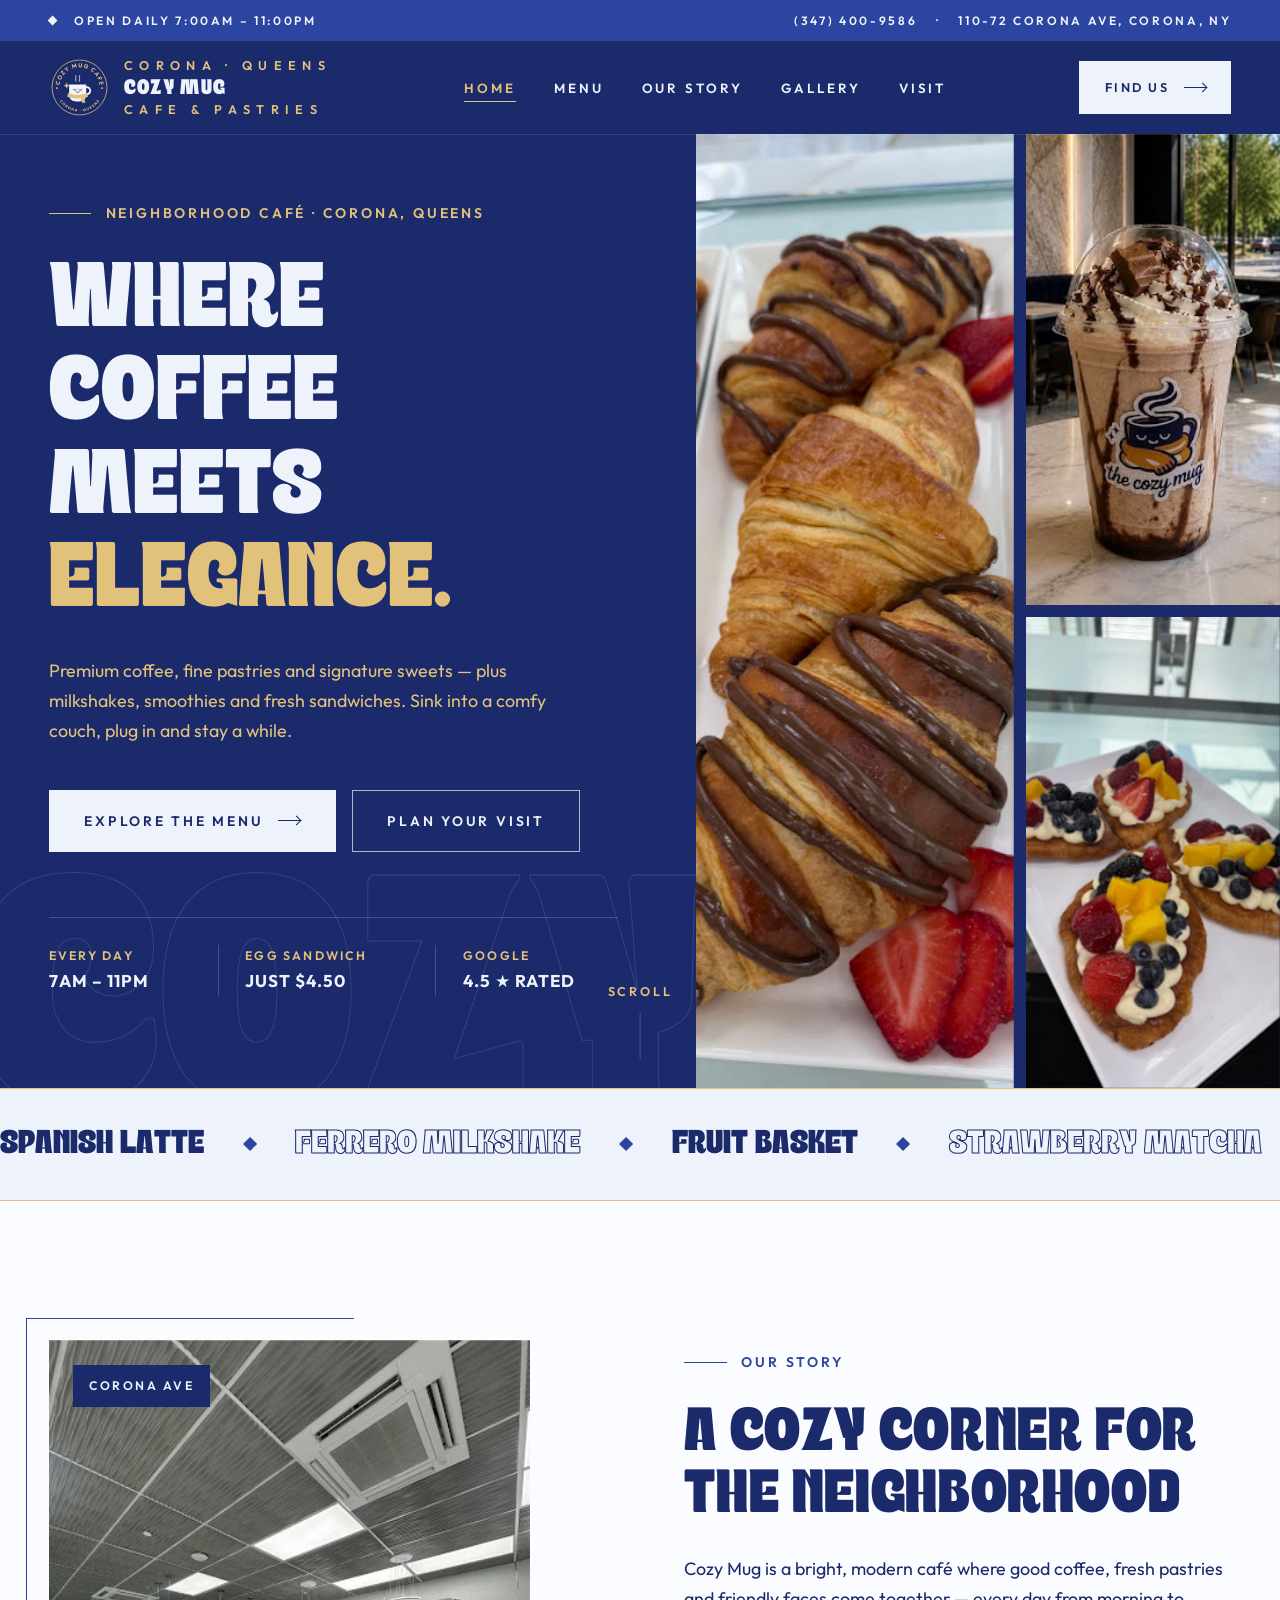
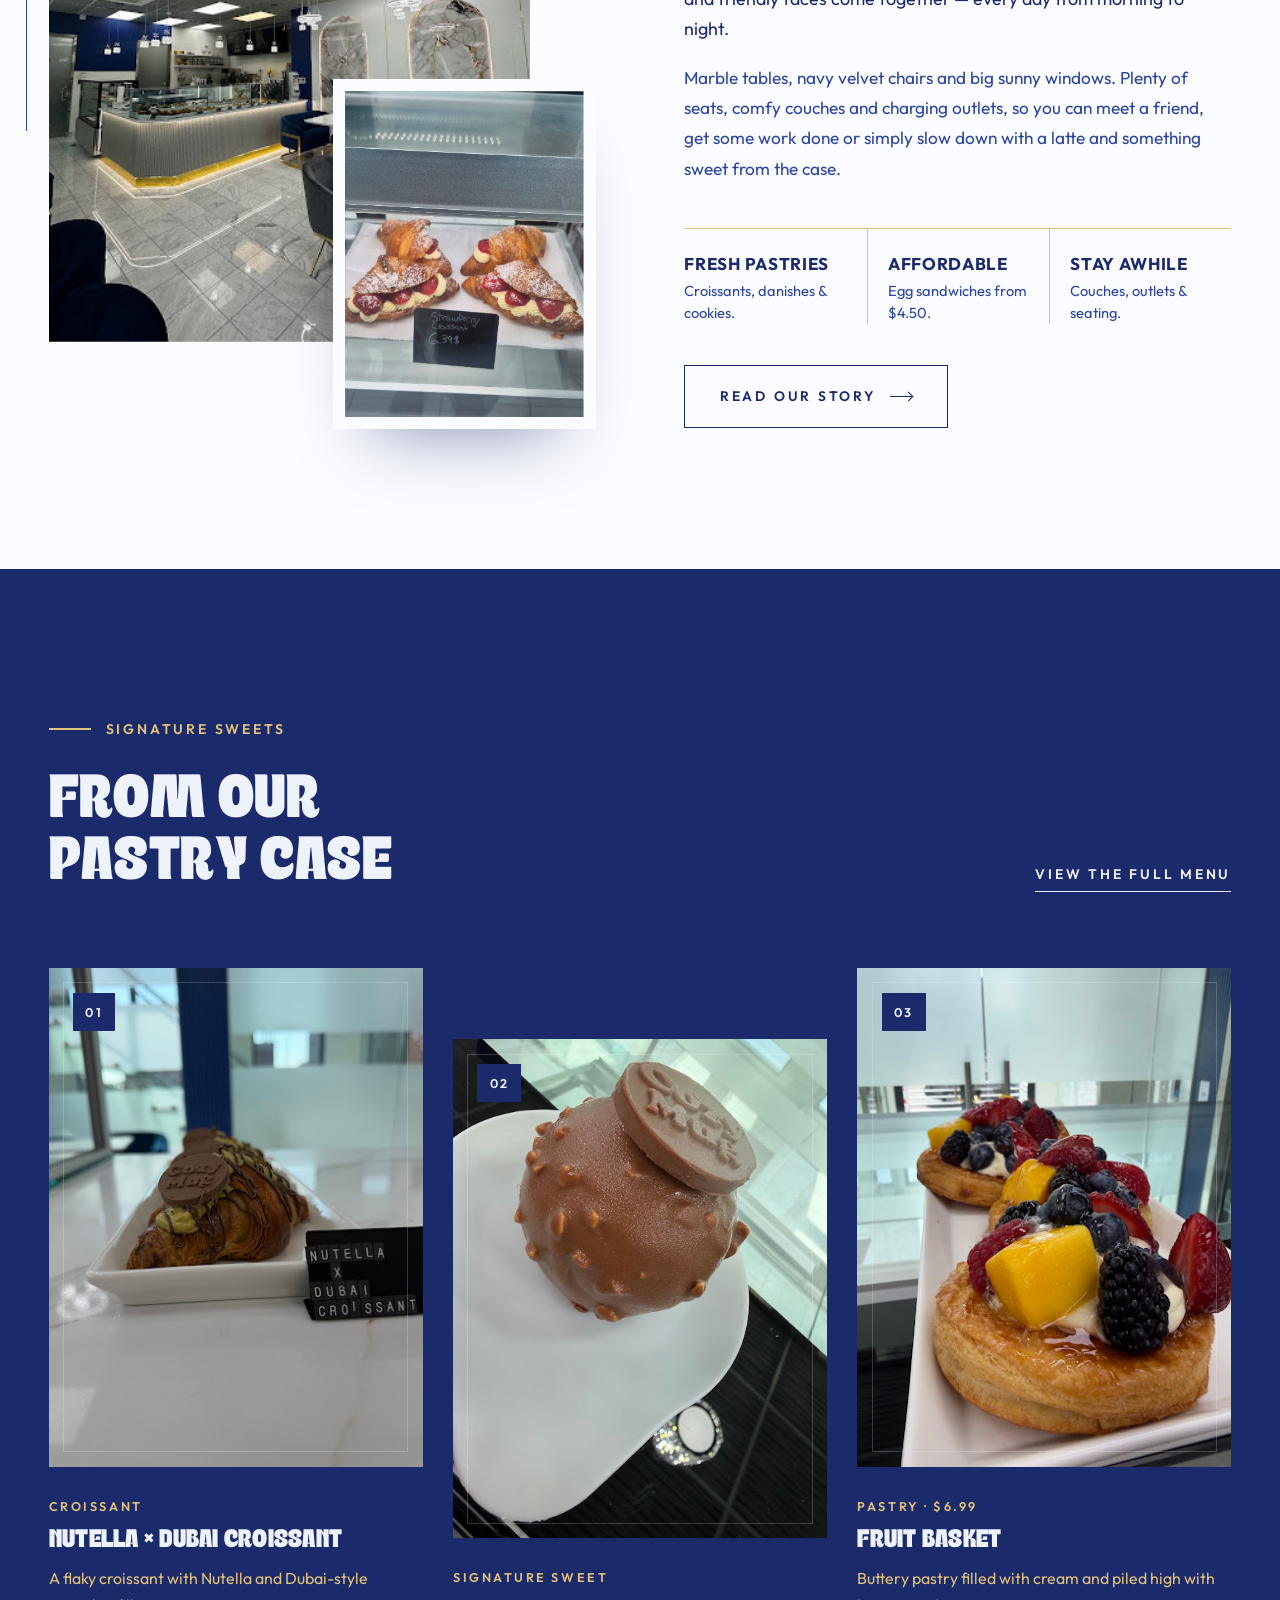
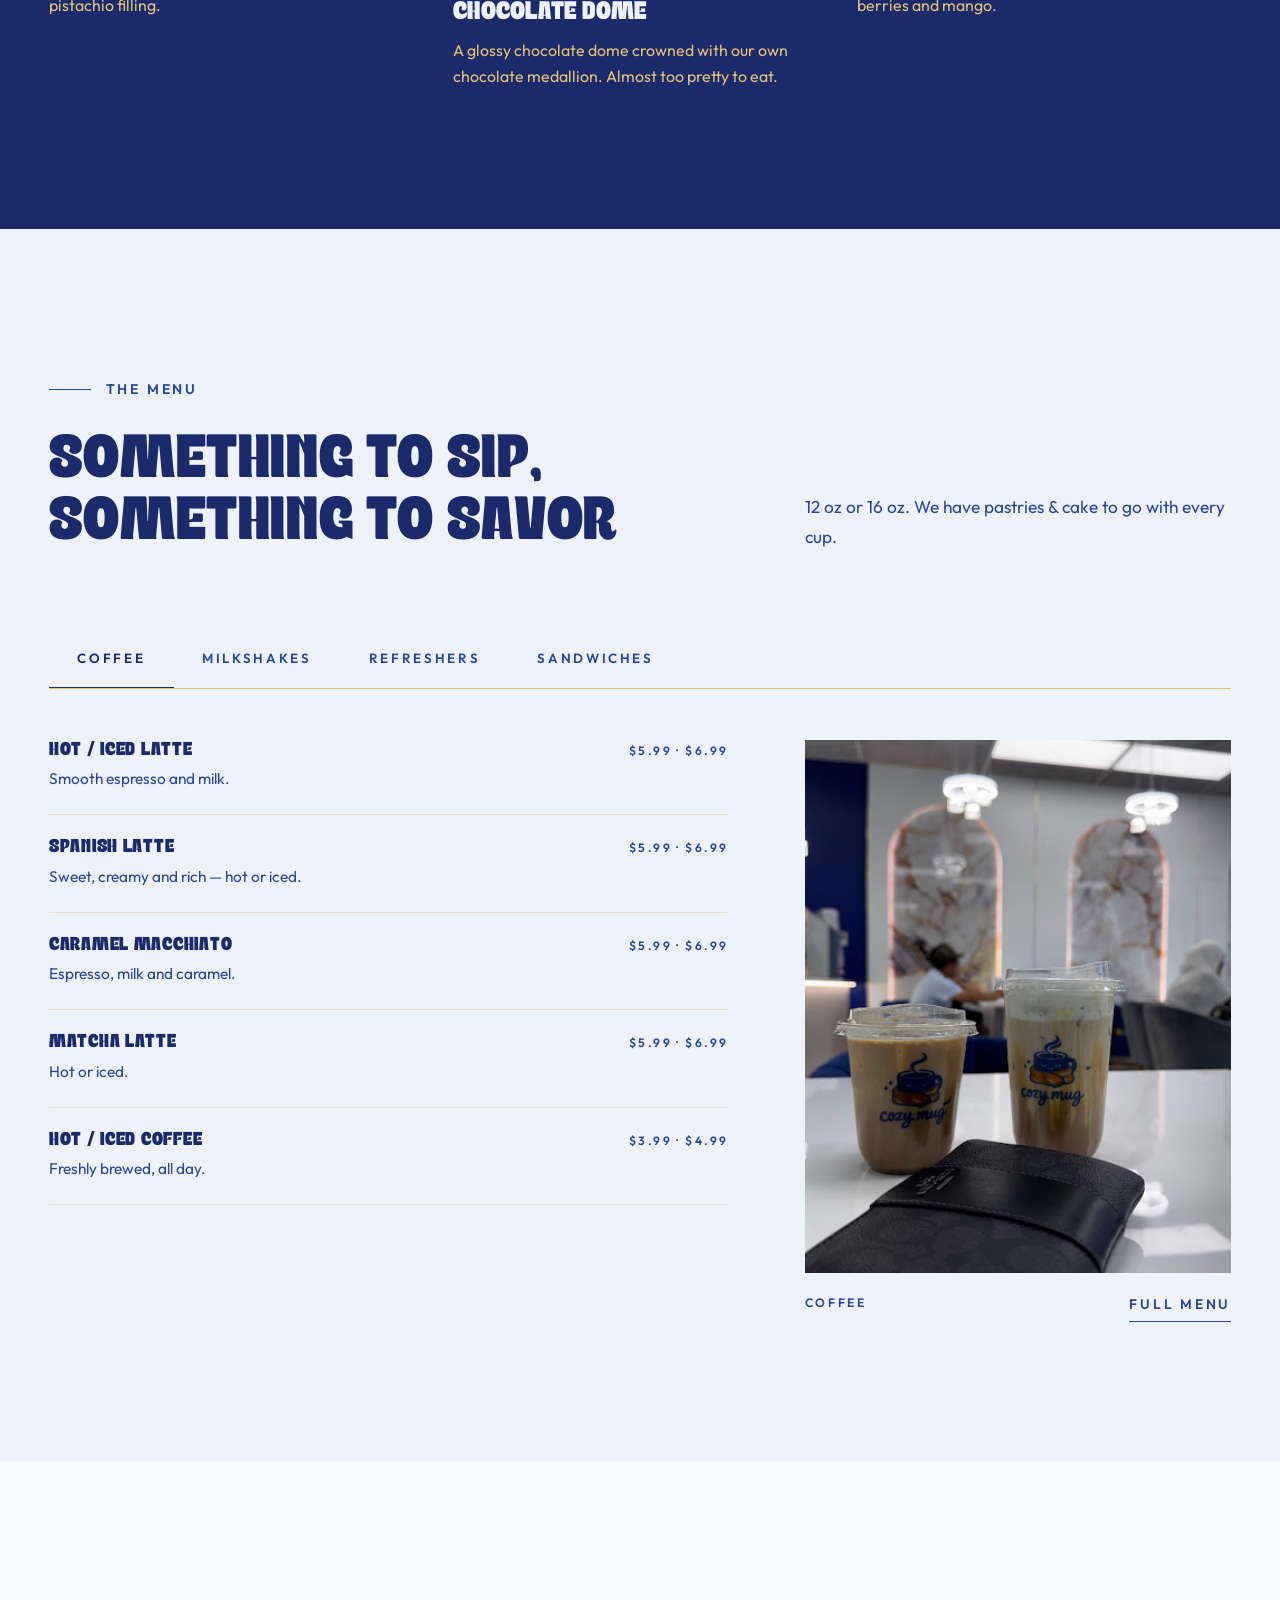
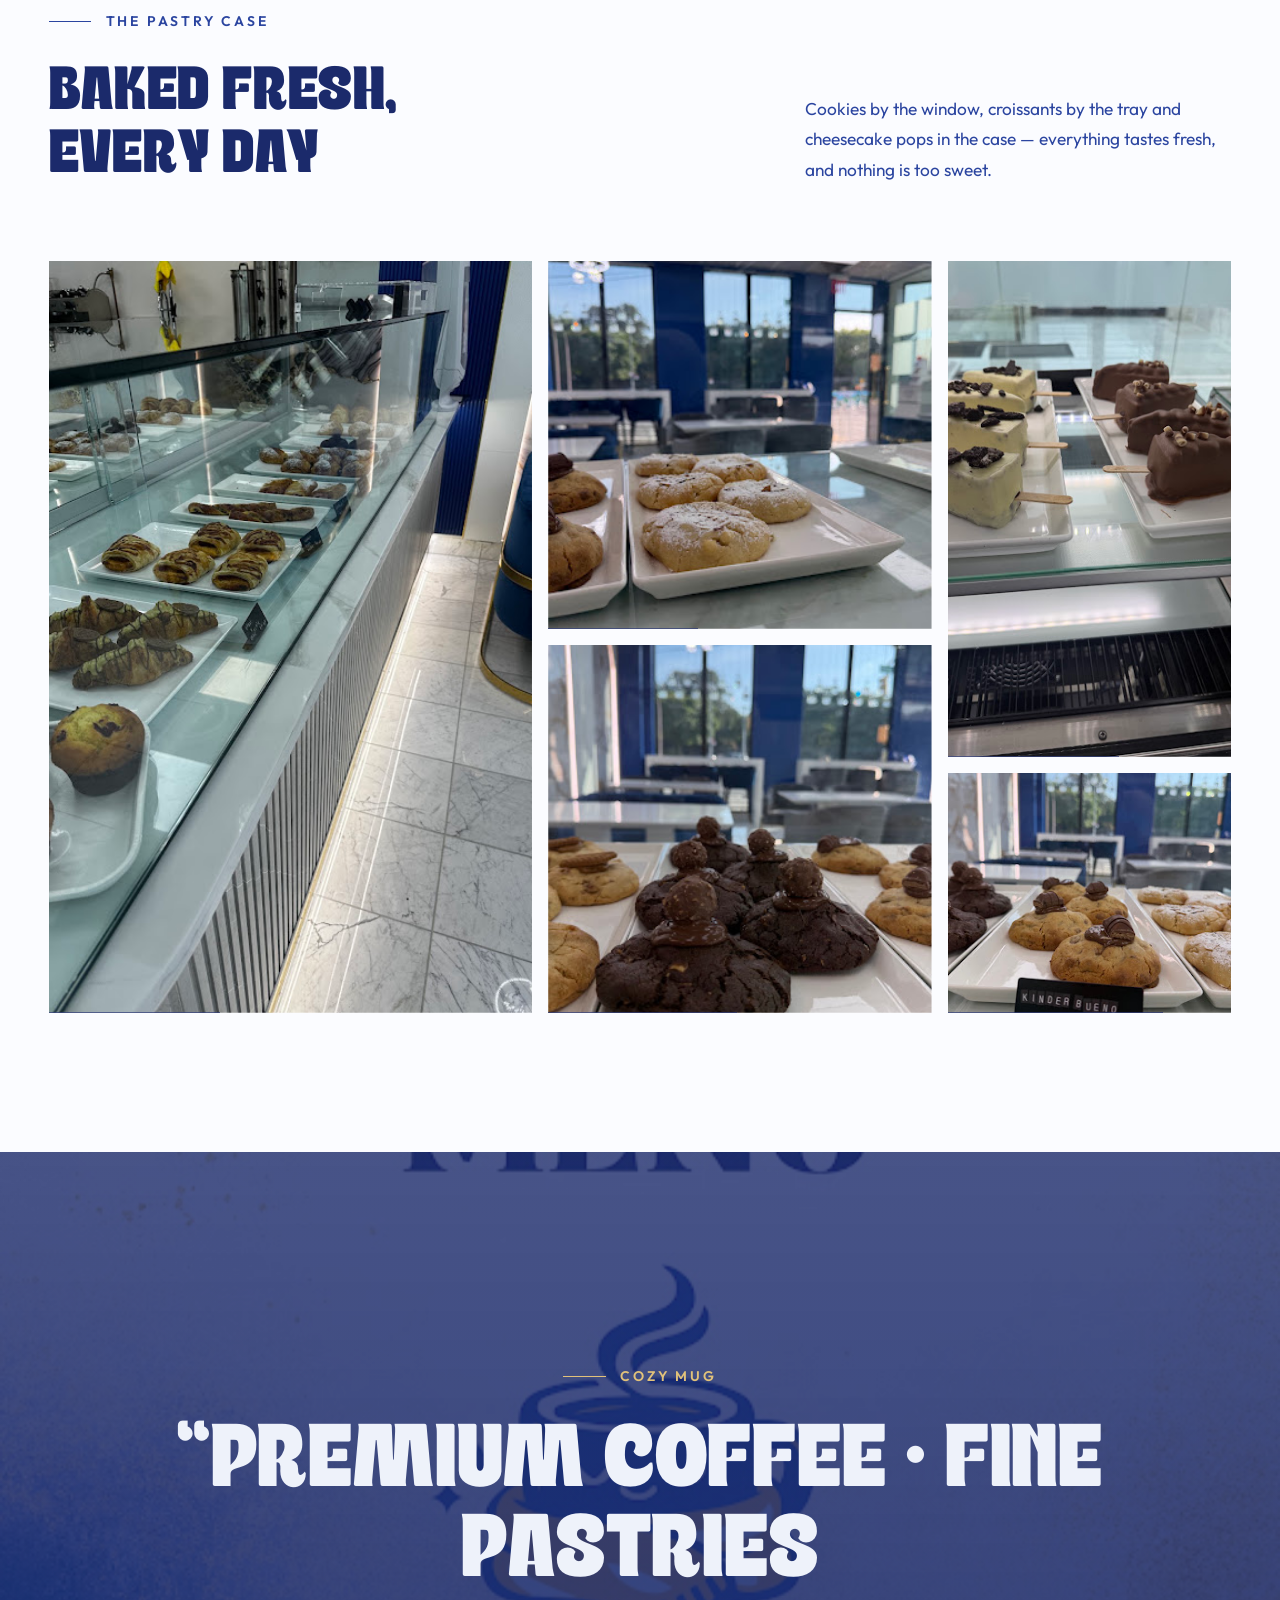
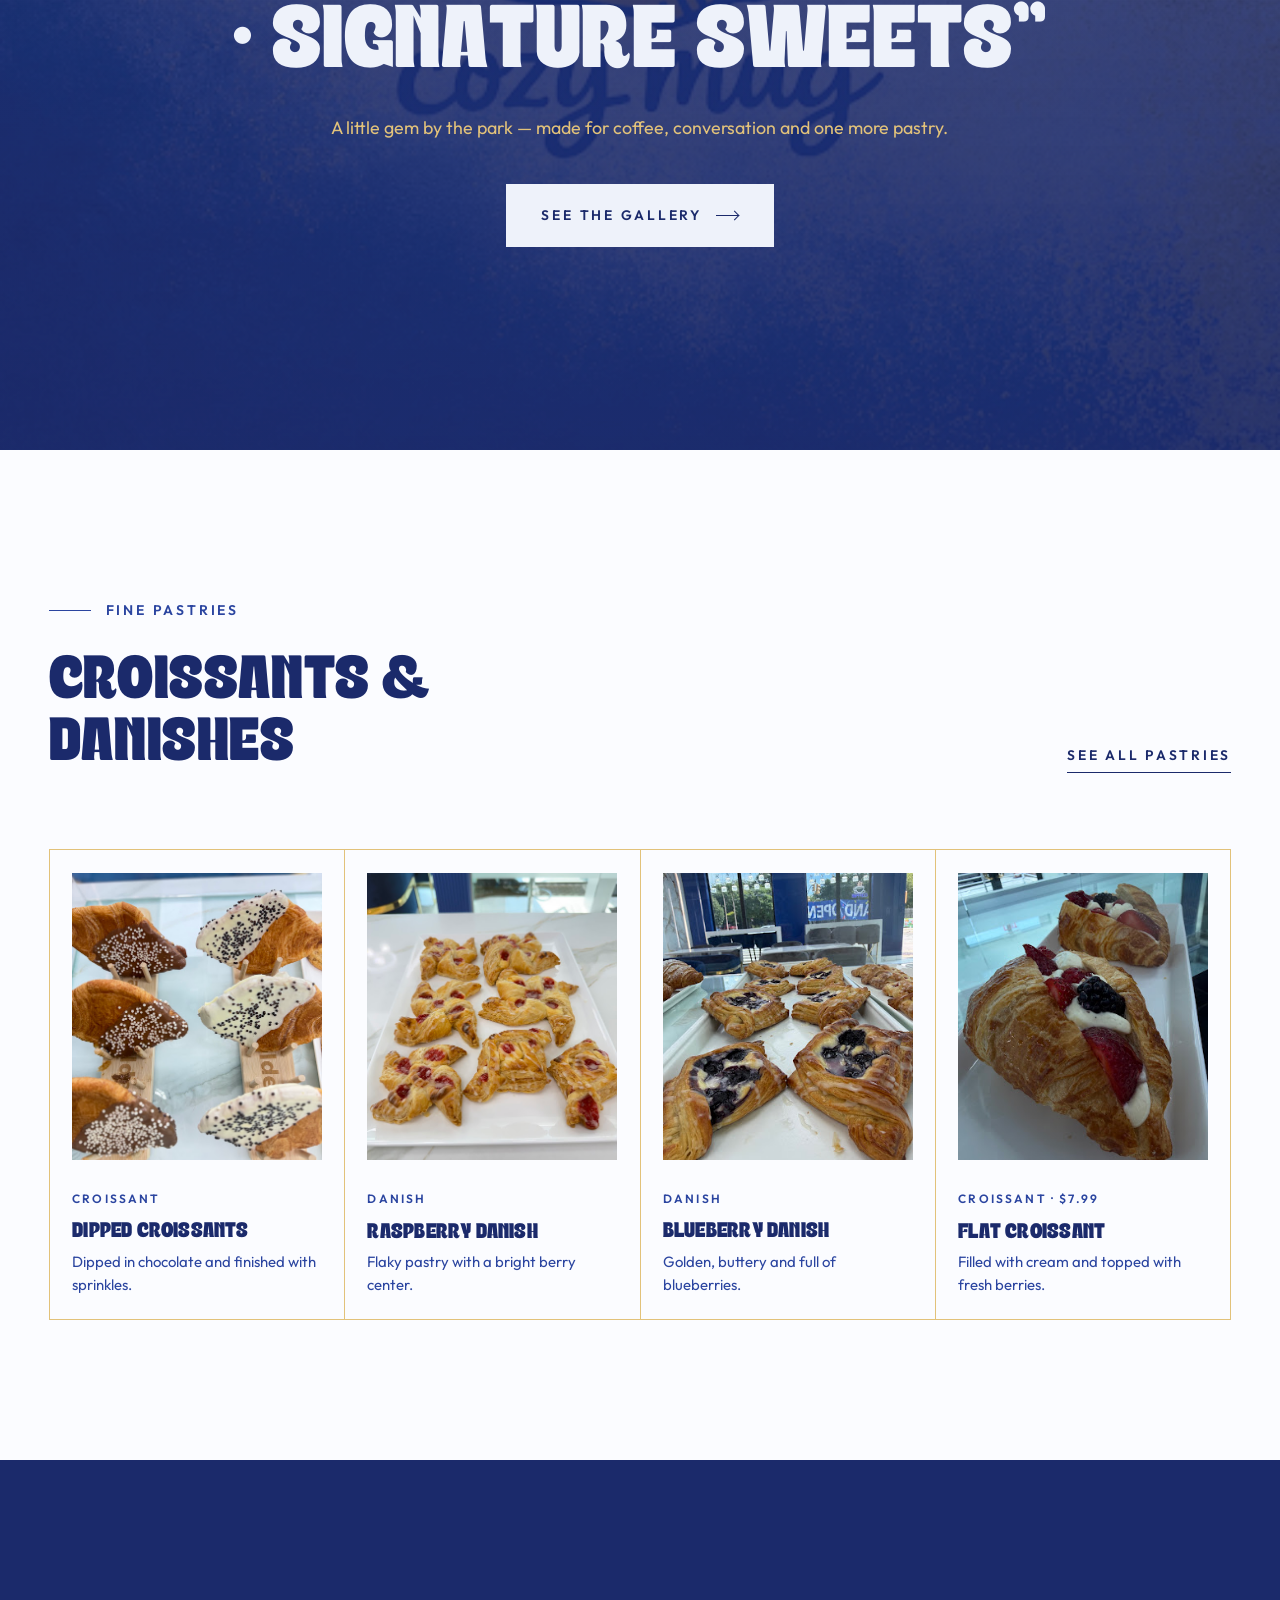
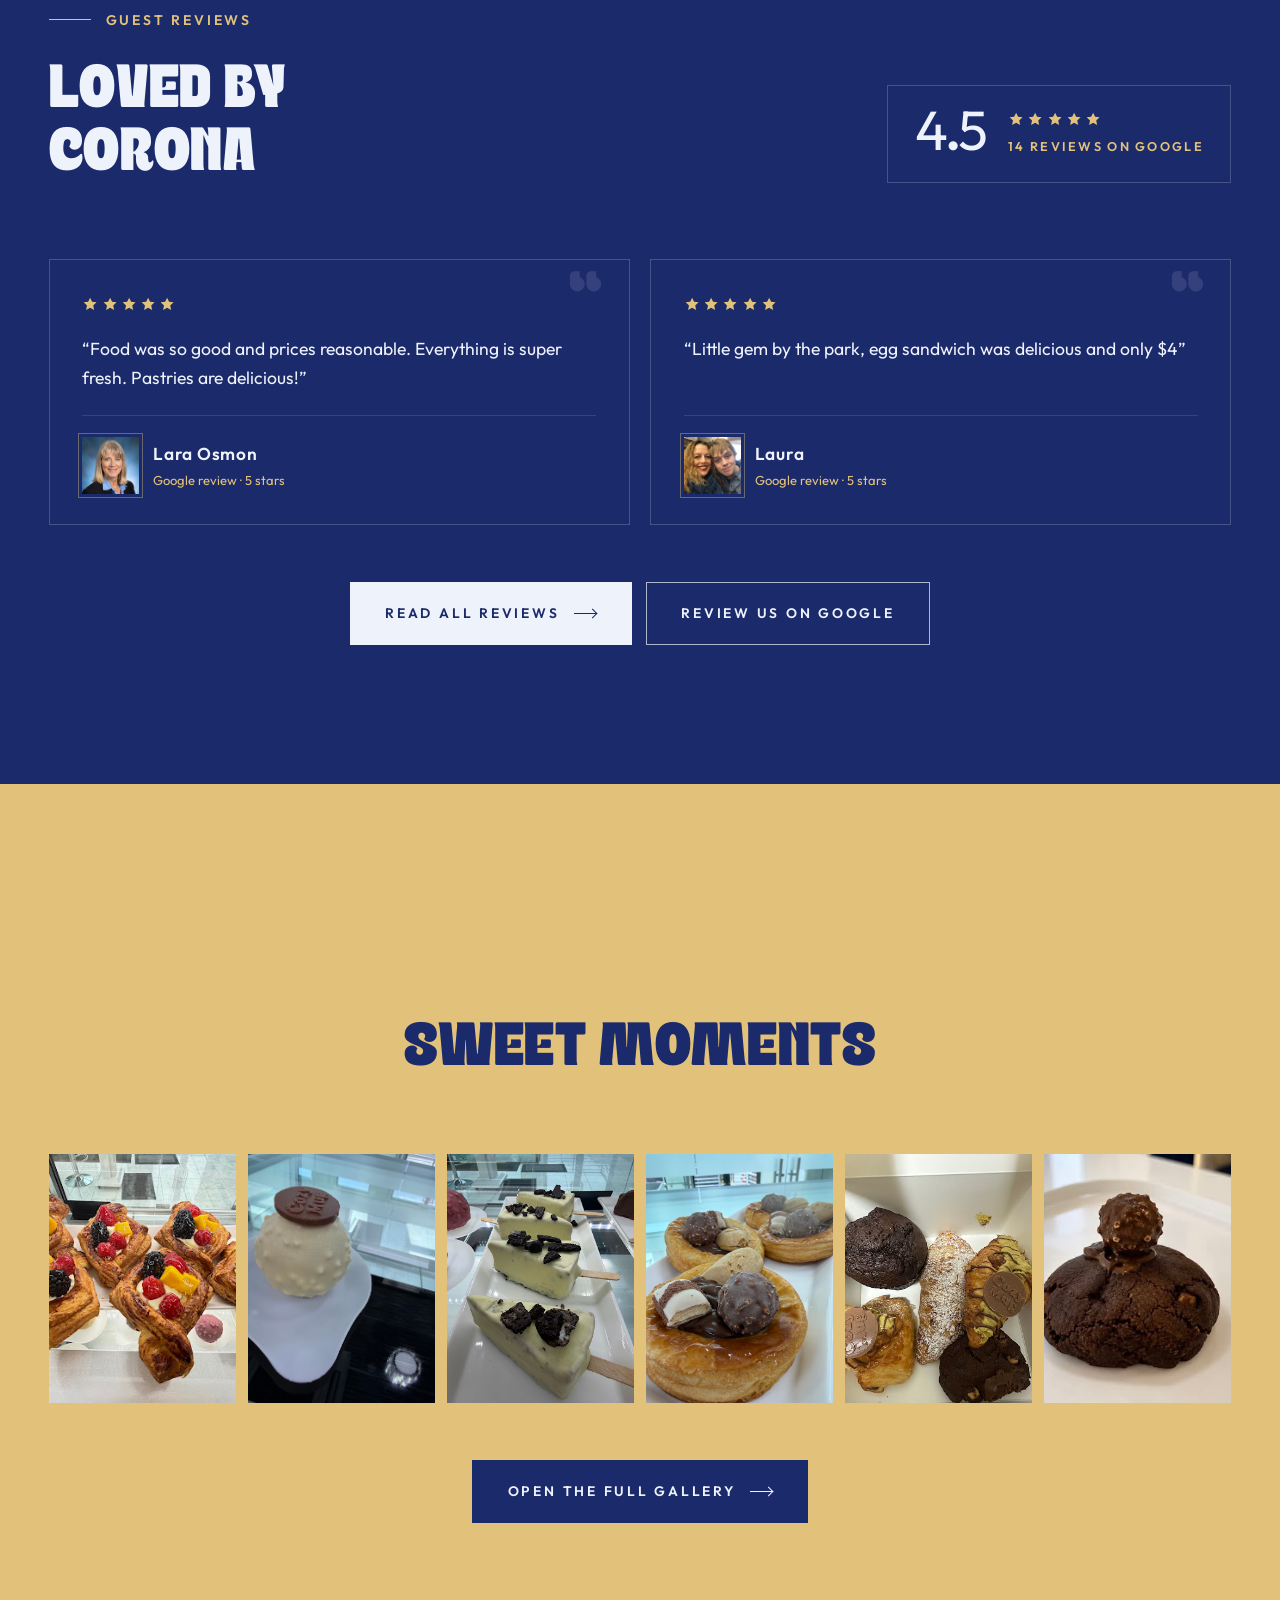
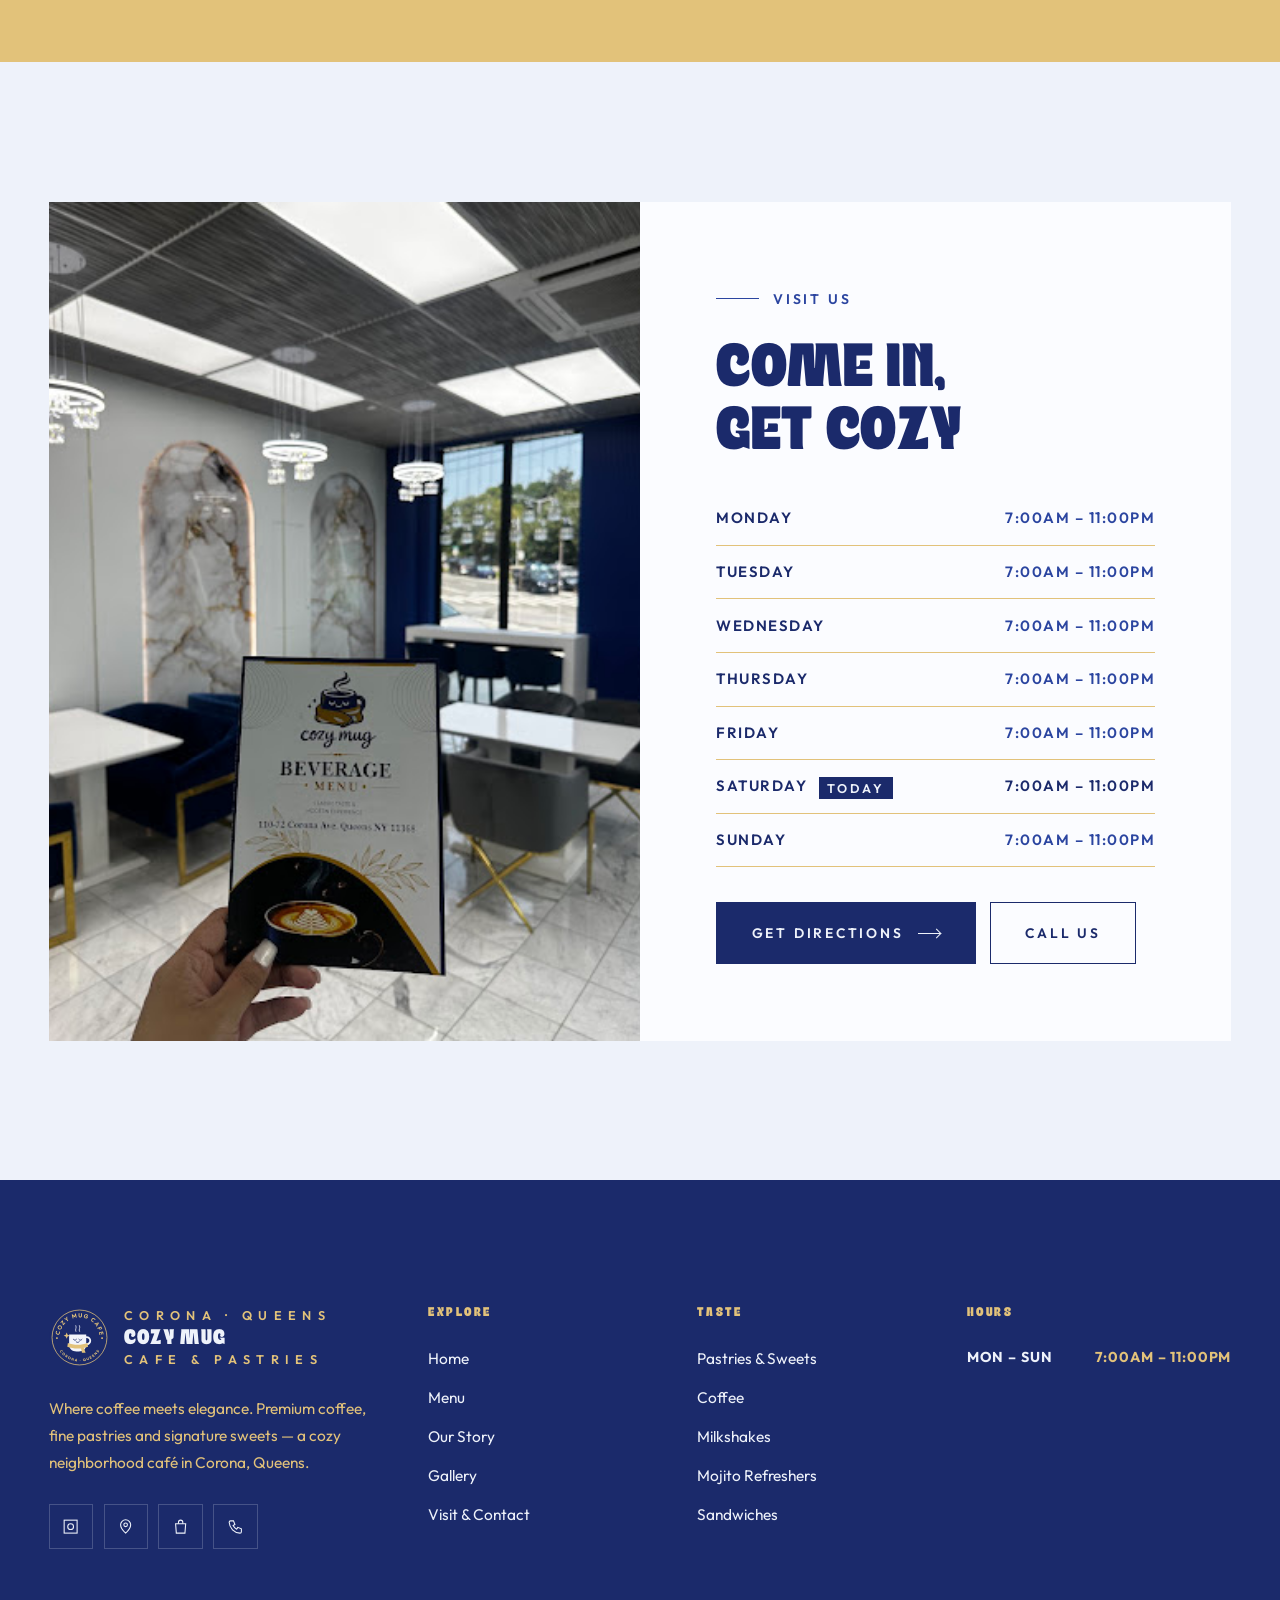
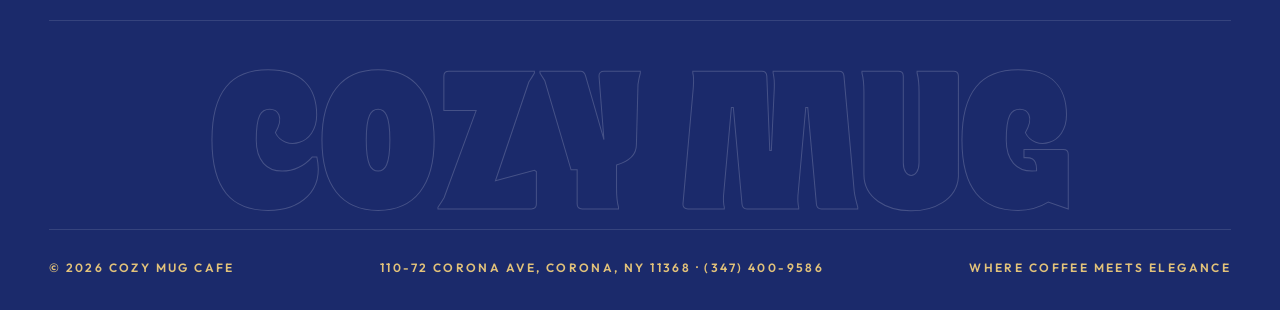
==== index.html @ d8100215 "working" ====
<!DOCTYPE html>
<html lang="en">
<head>
  <meta charset="UTF-8">
  <meta name="viewport" content="width=device-width, initial-scale=1.0">
  <title>Cozy Mug Cafe — Coffee, Pastries & Milkshakes in Corona, Queens</title>
  <meta name="description" content="Cozy Mug Cafe is a neighborhood café at 110-72 Corona Ave, Queens — premium coffee, fine pastries, signature sweets, milkshakes, smoothies, mojito refreshers and $4 egg sandwiches. Open daily 7AM–11PM.">
  <meta name="theme-color" content="#1B2A6B">
  <meta property="og:title" content="Cozy Mug Cafe — Coffee, Pastries & Milkshakes in Corona, Queens">
  <meta property="og:description" content="Cozy Mug Cafe is a neighborhood café at 110-72 Corona Ave, Queens — premium coffee, fine pastries, signature sweets, milkshakes, smoothies, mojito refreshers and $4 egg sandwiches. Open daily 7AM–11PM.">
  <meta property="og:image" content="assets/images/unnamed%20%2875%29.jpg">
  <link rel="icon" href="assets/logo.svg" type="image/svg+xml">
  <link rel="preconnect" href="https://fonts.googleapis.com">
  <link rel="preconnect" href="https://fonts.gstatic.com" crossorigin>
  <link href="https://fonts.googleapis.com/css2?family=Outfit:wght@400;500;600;700&display=swap" rel="stylesheet">
  <link rel="stylesheet" href="css/style.css">
</head>
<body>

<header class="site-header">
  <div class="topbar">
    <div class="container">
      <div class="t-items"><span class="diamond"></span><span>Open Daily 7:00AM – 11:00PM</span></div>
      <div class="t-items t-hide"><a href="tel:+13474009586">(347) 400-9586</a><span>·</span><span>110-72 Corona Ave, Corona, NY</span></div>
    </div>
  </div>
  <nav class="navbar" aria-label="Main">
    <div class="container">
      <a href="index.html" class="logo" aria-label="Cozy Mug Cafe home">
        <span class="logo-mark"><img src="assets/logo.svg" alt="" width="60" height="60"></span>
        <span class="logo-text"><small>CORONA · QUEENS</small><strong>COZY MUG</strong><small>CAFE &amp; PASTRIES</small></span>
      </a>
      <ul class="nav-links">
        <li><a href="index.html" class="active" aria-current="page">Home</a></li>
        <li><a href="menu.html">Menu</a></li>
        <li><a href="about.html">Our Story</a></li>
        <li><a href="gallery.html">Gallery</a></li>
        <li><a href="visit.html">Visit</a></li>
      </ul>
      <a href="visit.html" class="btn btn--light nav-cta">Find Us <span class="arrow"></span></a>
      <button class="menu-toggle" aria-label="Open menu" aria-expanded="false"><span></span><span></span><span></span></button>
    </div>
  </nav>
</header>

<div class="mobile-nav" aria-label="Mobile">
  <a class="m-link" href="index.html"><small>01</small>Home</a>
  <a class="m-link" href="menu.html"><small>02</small>Menu</a>
  <a class="m-link" href="about.html"><small>03</small>Our Story</a>
  <a class="m-link" href="gallery.html"><small>04</small>Gallery</a>
  <a class="m-link" href="visit.html"><small>05</small>Visit</a>
  <div class="m-foot">Open Daily 7:00AM – 11:00PM<br>110-72 Corona Ave, Corona, NY 11368<br><a href="tel:+13474009586">(347) 400-9586</a></div>
</div>

<main>
<!-- ================= HERO ================= -->
<section class="hero">
  <div class="hero-bg-word" aria-hidden="true">Cozy</div>
  <div class="container">
    <div class="hero-grid">
      <div class="hero-copy">
        <span class="eyebrow">Neighborhood Café · Corona, Queens</span>
        <h1>
          <span class="line"><span>Where Coffee</span></span>
          <span class="line"><span>Meets</span></span>
          <span class="line"><span class="accent">Elegance.</span></span>
        </h1>
        <p class="lead reveal">Premium coffee, fine pastries and signature sweets — plus milkshakes, smoothies and fresh sandwiches. Sink into a comfy couch, plug in and stay a while.</p>
        <div class="hero-actions reveal d1">
          <a href="menu.html" class="btn btn--light">Explore the Menu <span class="arrow"></span></a>
          <a href="visit.html" class="btn btn--outline-light">Plan Your Visit</a>
        </div>
        <div class="hero-meta reveal d2">
          <div><span>Every Day</span><strong>7AM – 11PM</strong></div>
          <div><span>Egg Sandwich</span><strong>Just $4.50</strong></div>
          <div><span>Google</span><strong>4.5 ★ Rated</strong></div>
        </div>
      </div>

      <div class="hero-collage">
        <figure><img src="assets/images/unnamed%20%2858%29.jpg" alt="Chocolate-drizzled croissants with fresh strawberries"></figure>
        <figure><img src="assets/images/unnamed%20%2875%29.jpg" alt="Frappe in a Cozy Mug cup inside the café"></figure>
        <figure><img src="assets/images/unnamed%20%2861%29.jpg" alt="Fruit basket pastries topped with fresh berries"></figure>
      </div>
    </div>
  </div>
  <div class="scroll-cue" aria-hidden="true">Scroll<i></i></div>
</section>

<!-- ================= MARQUEE ================= -->
<div class="marquee" aria-hidden="true">
  <div class="marquee-track">
    <div class="marquee-group">
      <span>Spanish Latte</span><i class="diamond"></i><span class="ghost">Ferrero Milkshake</span><i class="diamond"></i><span>Fruit Basket</span><i class="diamond"></i><span class="ghost">Strawberry Matcha</span><i class="diamond"></i><span>Nutella Dubai Croissant</span><i class="diamond"></i><span class="ghost">Mango Mojito</span><i class="diamond"></i><span>Cake Pops</span><i class="diamond"></i><span class="ghost">Caramel Frappe</span><i class="diamond"></i>
    </div>
    <div class="marquee-group">
      <span>Spanish Latte</span><i class="diamond"></i><span class="ghost">Ferrero Milkshake</span><i class="diamond"></i><span>Fruit Basket</span><i class="diamond"></i><span class="ghost">Strawberry Matcha</span><i class="diamond"></i><span>Nutella Dubai Croissant</span><i class="diamond"></i><span class="ghost">Mango Mojito</span><i class="diamond"></i><span>Cake Pops</span><i class="diamond"></i><span class="ghost">Caramel Frappe</span><i class="diamond"></i>
    </div>
  </div>
</div>

<!-- ================= STORY ================= -->
<section class="section bg-white">
  <div class="container split">
    <div class="stack-images reveal">
      <span class="frame-line"></span>
      <div class="img-main reveal-img"><img src="assets/images/unnamed%20%2832%29.jpg" alt="Inside Cozy Mug Cafe — the counter and navy velvet seating" loading="lazy"></div>
      <div class="img-float reveal-img d2"><img src="assets/images/unnamed%20%2814%29.jpg" alt="Strawberry cream croissant in the pastry case" loading="lazy"></div>
      <span class="tag">Corona Ave</span>
    </div>
    <div class="text-block">
      <span class="eyebrow reveal">Our Story</span>
      <h2 class="reveal">A Cozy Corner for the Neighborhood</h2>
      <p class="lead reveal">Cozy Mug is a bright, modern café where good coffee, fresh pastries and friendly faces come together — every day from morning to night.</p>
      <p class="muted reveal">Marble tables, navy velvet chairs and big sunny windows. Plenty of seats, comfy couches and charging outlets, so you can meet a friend, get some work done or simply slow down with a latte and something sweet from the case.</p>
      <div class="features reveal">
        <div><strong>Fresh Pastries</strong><span>Croissants, danishes &amp; cookies.</span></div>
        <div><strong>Affordable</strong><span>Egg sandwiches from $4.50.</span></div>
        <div><strong>Stay Awhile</strong><span>Couches, outlets &amp; seating.</span></div>
      </div>
      <a href="about.html" class="btn btn--outline reveal">Read Our Story <span class="arrow"></span></a>
    </div>
  </div>
</section>

<!-- ================= FAVORITES ================= -->
<section class="section bg-espresso">
  <div class="container">
    <div class="section-head">
      <div>
        <span class="eyebrow reveal">Signature Sweets</span>
        <h2 class="reveal">From Our<br>Pastry Case</h2>
      </div>
      <a href="menu.html#pastries" class="link-line reveal">View the Full Menu</a>
    </div>
    <div class="sig-grid">
      <article class="sig-card reveal">
        <div class="media"><span class="num">01</span><img src="assets/images/unnamed%20%2822%29.jpg" alt="Nutella × Dubai croissant" loading="lazy"></div>
        <span class="kind">Croissant</span>
        <h3>Nutella × Dubai Croissant</h3>
        <p>A flaky croissant with Nutella and Dubai-style pistachio filling.</p>
      </article>
      <article class="sig-card reveal d1">
        <div class="media"><span class="num">02</span><img src="assets/images/unnamed%20%2860%29.jpg" alt="Milk chocolate dome dessert topped with a Mug medallion" loading="lazy"></div>
        <span class="kind">Signature Sweet</span>
        <h3>Chocolate Dome</h3>
        <p>A glossy chocolate dome crowned with our own chocolate medallion. Almost too pretty to eat.</p>
      </article>
      <article class="sig-card reveal d2">
        <div class="media"><span class="num">03</span><img src="assets/images/unnamed%20%2863%29.jpg" alt="Fruit basket pastry with berries and mango" loading="lazy"></div>
        <span class="kind">Pastry · $6.99</span>
        <h3>Fruit Basket</h3>
        <p>Buttery pastry filled with cream and piled high with berries and mango.</p>
      </article>
    </div>
  </div>
</section>

<!-- ================= MENU PREVIEW ================= -->
<section class="section bg-cream" data-tabs>
  <div class="container">
    <div class="section-head">
      <div>
        <span class="eyebrow reveal">The Menu</span>
        <h2 class="reveal">Something to Sip,<br>Something to Savor</h2>
      </div>
      <p class="muted reveal">12 oz or 16 oz. We have pastries &amp; cake to go with every cup.</p>
    </div>

    <div class="tabs reveal" role="tablist">
      <button class="tab-btn active" role="tab" aria-selected="true">Coffee</button>
      <button class="tab-btn" role="tab" aria-selected="false">Milkshakes</button>
      <button class="tab-btn" role="tab" aria-selected="false">Refreshers</button>
      <button class="tab-btn" role="tab" aria-selected="false">Sandwiches</button>
    </div>

    <div class="menu-preview">
      <div>
        <div class="tab-panel active">
          <ul class="menu-list">
            <li><h4>Hot / Iced Latte</h4><span class="opt">$5.99 · $6.99</span><p>Smooth espresso and milk.</p></li>
            <li><h4>Spanish Latte</h4><span class="opt">$5.99 · $6.99</span><p>Sweet, creamy and rich — hot or iced.</p></li>
            <li><h4>Caramel Macchiato</h4><span class="opt">$5.99 · $6.99</span><p>Espresso, milk and caramel.</p></li>
            <li><h4>Matcha Latte</h4><span class="opt">$5.99 · $6.99</span><p>Hot or iced.</p></li>
            <li><h4>Hot / Iced Coffee</h4><span class="opt">$3.99 · $4.99</span><p>Freshly brewed, all day.</p></li>
          </ul>
        </div>
        <div class="tab-panel">
          <ul class="menu-list">
            <li><h4>Ferrero</h4><span class="opt">$8.99 · $9.99</span><p>Chocolate-hazelnut indulgence.</p></li>
            <li><h4>Nutella</h4><span class="opt">$8.99 · $9.99</span><p>Rich and chocolatey.</p></li>
            <li><h4>Kinder</h4><span class="opt">$8.99 · $9.99</span><p>Creamy milk chocolate.</p></li>
            <li><h4>Pistachio</h4><span class="opt">$8.99 · $9.99</span><p>Nutty and smooth.</p></li>
            <li><h4>Strawberry</h4><span class="opt">$8.99 · $9.99</span><p>A classic, done right.</p></li>
          </ul>
        </div>
        <div class="tab-panel">
          <ul class="menu-list">
            <li><h4>Classic Lemonade</h4><span class="opt">$5.99 · $6.99</span><p>Mojito refresher.</p></li>
            <li><h4>Passionfruit</h4><span class="opt">$5.99 · $6.99</span><p>Mojito refresher.</p></li>
            <li><h4>Mango</h4><span class="opt">$5.99 · $6.99</span><p>Mojito refresher.</p></li>
            <li><h4>Strawberry Banana Smoothie</h4><span class="opt">$5.99 · $6.99</span><p>Blended fresh.</p></li>
            <li><h4>Mango Pineapple Smoothie</h4><span class="opt">$5.99 · $6.99</span><p>Tropical and bright.</p></li>
          </ul>
        </div>
        <div class="tab-panel">
          <ul class="menu-list">
            <li><h4>Egg &amp; Cheese Sandwich <span class="tag-sm">Guest Favorite</span></h4><span class="opt">$4.50</span><p>On a roll, hero, bagel or toast.</p></li>
            <li><h4>Bacon, Egg &amp; Cheese</h4><span class="opt">$5.00</span><p>The breakfast classic.</p></li>
            <li><h4>Croissant Egg &amp; Cheese</h4><span class="opt">$4.50</span><p>On a buttery croissant.</p></li>
            <li><h4>Avocado Toast</h4><span class="opt">$4.00</span><p>Simple and fresh.</p></li>
            <li><h4>Honey Glazed Turkey &amp; Cheese</h4><span class="opt">$8.99 – $9.99</span><p>With lettuce and tomato.</p></li>
          </ul>
        </div>
      </div>
      <div class="preview-media reveal">
        <div class="frame">
          <img class="active" src="assets/images/unnamed%20%2841%29.jpg" alt="Iced lattes in Cozy Mug cups" loading="lazy">
          <img src="assets/images/unnamed%20%2852%29.jpg" alt="Smoothies, milkshakes and frappe menu" loading="lazy">
          <img src="assets/images/unnamed%20%2813%29.jpg" alt="Coffee, tea and mojito refresher menu" loading="lazy">
          <img src="assets/images/unnamed%20%2840%29.jpg" alt="Sandwiches menu" loading="lazy">
        </div>
        <div class="caption"><span>Coffee</span><a href="menu.html" class="link-line">Full Menu</a></div>
      </div>
    </div>
  </div>
</section>

<!-- ================= THE CASE ================= -->
<section class="section bg-white">
  <div class="container">
    <div class="section-head">
      <div>
        <span class="eyebrow reveal">The Pastry Case</span>
        <h2 class="reveal">Baked Fresh,<br>Every Day</h2>
      </div>
      <p class="muted reveal">Cookies by the window, croissants by the tray and cheesecake pops in the case — everything tastes fresh, and nothing is too sweet.</p>
    </div>
    <div class="mosaic">
      <figure class="m-a reveal-img"><img src="assets/images/unnamed%20%2839%29.jpg" alt="The pastry display case" loading="lazy"><figcaption>The Display Case</figcaption></figure>
      <figure class="m-b reveal-img d1"><img src="assets/images/unnamed%20%2846%29.jpg" alt="Fresh cookies by the window" loading="lazy"><figcaption>Fresh Cookies</figcaption></figure>
      <figure class="m-c reveal-img d2"><img src="assets/images/unnamed%20%2856%29.jpg" alt="Cheesecake pops and chocolate bars in the case" loading="lazy"><figcaption>Cheesecake Pops</figcaption></figure>
      <figure class="m-d reveal-img d2"><img src="assets/images/unnamed%20%2868%29.jpg" alt="Double chocolate cookies" loading="lazy"><figcaption>Double Chocolate</figcaption></figure>
      <figure class="m-e reveal-img d3"><img src="assets/images/unnamed%20%2870%29.jpg" alt="Kinder Bueno cookies" loading="lazy"><figcaption>Kinder Bueno Cookies</figcaption></figure>
    </div>
  </div>
</section>

<!-- ================= QUOTE BAND ================= -->
<section class="quote-band">
  <div class="bg" data-parallax style="background-image:url('assets/images/unnamed%20%2853%29.jpg')"></div>
  <div class="container">
    <span class="eyebrow reveal">Cozy Mug</span>
    <h2 class="reveal">“Premium Coffee · Fine Pastries<br>· Signature Sweets”</h2>
    <p class="lead reveal">A little gem by the park — made for coffee, conversation and one more pastry.</p>
    <a href="gallery.html" class="btn btn--light reveal">See the Gallery <span class="arrow"></span></a>
  </div>
</section>

<!-- ================= PASTRIES ================= -->
<section class="section bg-white">
  <div class="container">
    <div class="section-head">
      <div>
        <span class="eyebrow reveal">Fine Pastries</span>
        <h2 class="reveal">Croissants &amp;<br>Danishes</h2>
      </div>
      <a href="menu.html#pastries" class="link-line reveal">See All Pastries</a>
    </div>
    <div class="bake-grid">
      <article class="bake-item reveal">
        <div class="media"><img src="assets/images/unnamed%20%2821%29.jpg" alt="Chocolate-dipped croissants with sprinkles" loading="lazy"></div>
        <span>Croissant</span><h3>Dipped Croissants</h3><p>Dipped in chocolate and finished with sprinkles.</p>
      </article>
      <article class="bake-item reveal d1">
        <div class="media"><img src="assets/images/unnamed%20%2819%29.jpg" alt="Raspberry danishes" loading="lazy"></div>
        <span>Danish</span><h3>Raspberry Danish</h3><p>Flaky pastry with a bright berry center.</p>
      </article>
      <article class="bake-item reveal d2">
        <div class="media"><img src="assets/images/unnamed%20%2847%29.jpg" alt="Blueberry danishes" loading="lazy"></div>
        <span>Danish</span><h3>Blueberry Danish</h3><p>Golden, buttery and full of blueberries.</p>
      </article>
      <article class="bake-item reveal d3">
        <div class="media"><img src="assets/images/unnamed%20%2864%29.jpg" alt="Flat croissant with cream and fresh fruit" loading="lazy"></div>
        <span>Croissant · $7.99</span><h3>Flat Croissant</h3><p>Filled with cream and topped with fresh berries.</p>
      </article>
    </div>
  </div>
</section>

<!-- ================= REVIEWS ================= -->
<section class="section bg-espresso reviews">
  <div class="container">
    <div class="section-head">
      <div>
        <span class="eyebrow reveal">Guest Reviews</span>
        <h2 class="reveal">Loved by<br>Corona</h2>
      </div>
      <div class="rating-badge reveal">
        <strong>4.5</strong>
        <div><div class="stars" aria-label="4.5 out of 5 stars"><svg viewBox="0 0 24 24"><path d="M12 2.5l2.9 6.1 6.6.8-4.9 4.6 1.3 6.6L12 17.3l-5.9 3.3 1.3-6.6-4.9-4.6 6.6-.8z"/></svg><svg viewBox="0 0 24 24"><path d="M12 2.5l2.9 6.1 6.6.8-4.9 4.6 1.3 6.6L12 17.3l-5.9 3.3 1.3-6.6-4.9-4.6 6.6-.8z"/></svg><svg viewBox="0 0 24 24"><path d="M12 2.5l2.9 6.1 6.6.8-4.9 4.6 1.3 6.6L12 17.3l-5.9 3.3 1.3-6.6-4.9-4.6 6.6-.8z"/></svg><svg viewBox="0 0 24 24"><path d="M12 2.5l2.9 6.1 6.6.8-4.9 4.6 1.3 6.6L12 17.3l-5.9 3.3 1.3-6.6-4.9-4.6 6.6-.8z"/></svg><svg viewBox="0 0 24 24"><path d="M12 2.5l2.9 6.1 6.6.8-4.9 4.6 1.3 6.6L12 17.3l-5.9 3.3 1.3-6.6-4.9-4.6 6.6-.8z"/></svg></div><span>14 reviews on Google</span></div>
      </div>
    </div>
    <div class="review-grid" style="grid-template-columns:repeat(auto-fit,minmax(min(100%,420px),1fr))">
      <figure class="review-card reveal">
        <div class="r-body">
        <div class="stars" aria-label="5 out of 5 stars"><svg viewBox="0 0 24 24"><path d="M12 2.5l2.9 6.1 6.6.8-4.9 4.6 1.3 6.6L12 17.3l-5.9 3.3 1.3-6.6-4.9-4.6 6.6-.8z"/></svg><svg viewBox="0 0 24 24"><path d="M12 2.5l2.9 6.1 6.6.8-4.9 4.6 1.3 6.6L12 17.3l-5.9 3.3 1.3-6.6-4.9-4.6 6.6-.8z"/></svg><svg viewBox="0 0 24 24"><path d="M12 2.5l2.9 6.1 6.6.8-4.9 4.6 1.3 6.6L12 17.3l-5.9 3.3 1.3-6.6-4.9-4.6 6.6-.8z"/></svg><svg viewBox="0 0 24 24"><path d="M12 2.5l2.9 6.1 6.6.8-4.9 4.6 1.3 6.6L12 17.3l-5.9 3.3 1.3-6.6-4.9-4.6 6.6-.8z"/></svg><svg viewBox="0 0 24 24"><path d="M12 2.5l2.9 6.1 6.6.8-4.9 4.6 1.3 6.6L12 17.3l-5.9 3.3 1.3-6.6-4.9-4.6 6.6-.8z"/></svg></div>
        <blockquote>“Food was so good and prices reasonable. Everything is super fresh. Pastries are delicious!”</blockquote>
        <figcaption><span class="r-avatar"><img src="assets/reviews/lara-osmon.jpg" alt="Lara Osmon profile photo on Google" loading="lazy" width="56" height="56"></span><span><strong>Lara Osmon</strong><small>Google review · 5 stars</small></span></figcaption>
        </div>
      </figure>
      <figure class="review-card reveal d1">
        <div class="r-body">
        <div class="stars" aria-label="5 out of 5 stars"><svg viewBox="0 0 24 24"><path d="M12 2.5l2.9 6.1 6.6.8-4.9 4.6 1.3 6.6L12 17.3l-5.9 3.3 1.3-6.6-4.9-4.6 6.6-.8z"/></svg><svg viewBox="0 0 24 24"><path d="M12 2.5l2.9 6.1 6.6.8-4.9 4.6 1.3 6.6L12 17.3l-5.9 3.3 1.3-6.6-4.9-4.6 6.6-.8z"/></svg><svg viewBox="0 0 24 24"><path d="M12 2.5l2.9 6.1 6.6.8-4.9 4.6 1.3 6.6L12 17.3l-5.9 3.3 1.3-6.6-4.9-4.6 6.6-.8z"/></svg><svg viewBox="0 0 24 24"><path d="M12 2.5l2.9 6.1 6.6.8-4.9 4.6 1.3 6.6L12 17.3l-5.9 3.3 1.3-6.6-4.9-4.6 6.6-.8z"/></svg><svg viewBox="0 0 24 24"><path d="M12 2.5l2.9 6.1 6.6.8-4.9 4.6 1.3 6.6L12 17.3l-5.9 3.3 1.3-6.6-4.9-4.6 6.6-.8z"/></svg></div>
        <blockquote>“Little gem by the park, egg sandwich was delicious and only $4”</blockquote>
        <figcaption><span class="r-avatar"><img src="assets/reviews/laura.jpg" alt="Laura profile photo on Google" loading="lazy" width="56" height="56"></span><span><strong>Laura</strong><small>Google review · 5 stars</small></span></figcaption>
        </div>
      </figure>
    </div>
    <div class="btn-row reviews-cta reveal">
      <a href="https://www.google.com/maps/place/Cozy+mug+cafe/@40.7406034,-73.8503123,17z/data=!3m1!4b1!4m6!3m5!1s0x89c25fe4f057a025:0x7ff0e25086aa0521!8m2!3d40.7406034!4d-73.8503123!16s%2Fg%2F11zhb9tx_v" target="_blank" rel="noopener" class="btn btn--light">Read All Reviews <span class="arrow"></span></a>
      <a href="https://www.google.com/maps/place/Cozy+mug+cafe/@40.7406034,-73.8503123,17z/data=!3m1!4b1!4m6!3m5!1s0x89c25fe4f057a025:0x7ff0e25086aa0521!8m2!3d40.7406034!4d-73.8503123!16s%2Fg%2F11zhb9tx_v" target="_blank" rel="noopener" class="btn btn--outline-light">Review Us on Google</a>
    </div>
  </div>
</section>

<!-- ================= MOMENTS STRIP ================= -->
<section class="section bg-beige">
  <div class="container">
    <div class="section-head center">
      <span class="eyebrow reveal">@cozymugcafe28</span>
      <h2 class="reveal">Sweet Moments</h2>
    </div>
    <div class="strip">
      <a href="gallery.html" class="reveal"><img src="assets/images/unnamed%20%2815%29.jpg" alt="Fruit danishes on a tray" loading="lazy"></a>
      <a href="gallery.html" class="reveal d1"><img src="assets/images/unnamed%20%2816%29.jpg" alt="White chocolate dome dessert" loading="lazy"></a>
      <a href="gallery.html" class="reveal d2"><img src="assets/images/unnamed%20%2825%29.jpg" alt="Cheesecake pops with Oreo" loading="lazy"></a>
      <a href="gallery.html" class="reveal d1"><img src="assets/images/unnamed%20%2831%29.jpg" alt="Chocolate-filled pastry nests" loading="lazy"></a>
      <a href="gallery.html" class="reveal d2"><img src="assets/images/unnamed%20%2834%29.jpg" alt="Box of assorted pastries and cookies" loading="lazy"></a>
      <a href="gallery.html" class="reveal d3"><img src="assets/images/unnamed%20%2873%29.jpg" alt="Ferrero chocolate cookie" loading="lazy"></a>
    </div>
    <div style="text-align:center;margin-top:56px" class="reveal">
      <a href="gallery.html" class="btn">Open the Full Gallery <span class="arrow"></span></a>
    </div>
  </div>
</section>

<!-- ================= VISIT ================= -->
<section class="section bg-cream">
  <div class="container">
    <div class="visit-grid reveal">
      <div class="visit-media"><img src="assets/images/unnamed%20%2833%29.jpg" alt="Cozy Mug beverage menu inside the café" loading="lazy"></div>
      <div class="visit-body">
        <span class="eyebrow">Visit Us</span>
        <h2>Come In,<br>Get Cozy</h2>
        <table class="hours">
          <tr data-day="1"><td>Monday</td><td>7:00AM – 11:00PM</td></tr>
          <tr data-day="2"><td>Tuesday</td><td>7:00AM – 11:00PM</td></tr>
          <tr data-day="3"><td>Wednesday</td><td>7:00AM – 11:00PM</td></tr>
          <tr data-day="4"><td>Thursday</td><td>7:00AM – 11:00PM</td></tr>
          <tr data-day="5"><td>Friday</td><td>7:00AM – 11:00PM</td></tr>
          <tr data-day="6"><td>Saturday</td><td>7:00AM – 11:00PM</td></tr>
          <tr data-day="0"><td>Sunday</td><td>7:00AM – 11:00PM</td></tr>
        </table>
        <div class="btn-row">
          <a href="visit.html" class="btn">Get Directions <span class="arrow"></span></a>
          <a href="tel:+13474009586" class="btn btn--outline">Call Us</a>
        </div>
      </div>
    </div>
  </div>
</section>
</main>

<footer class="site-footer">
  <div class="container">
    <div class="footer-top">
      <div>
        <a href="index.html" class="logo">
          <span class="logo-mark"><img src="assets/logo.svg" alt="" width="60" height="60"></span>
          <span class="logo-text"><small>CORONA · QUEENS</small><strong>COZY MUG</strong><small>CAFE &amp; PASTRIES</small></span>
        </a>
        <p>Where coffee meets elegance. Premium coffee, fine pastries and signature sweets — a cozy neighborhood café in Corona, Queens.</p>
        <div class="socials">
          <a href="https://www.instagram.com/cozymugcafe28/" target="_blank" rel="noopener" aria-label="Instagram @cozymugcafe28"><svg viewBox="0 0 24 24"><rect x="3" y="3" width="18" height="18"/><circle cx="12" cy="12" r="4"/><path d="M17.5 6.5h.01"/></svg></a>
          <a href="https://www.google.com/maps/place/Cozy+mug+cafe/@40.7406034,-73.8503123,17z/data=!3m1!4b1!4m6!3m5!1s0x89c25fe4f057a025:0x7ff0e25086aa0521!8m2!3d40.7406034!4d-73.8503123!16s%2Fg%2F11zhb9tx_v" target="_blank" rel="noopener" aria-label="Cozy Mug Cafe on Google Maps"><svg viewBox="0 0 24 24"><path d="M12 21s-7-6.2-7-11.5A7 7 0 0 1 19 9.5C19 14.8 12 21 12 21z"/><circle cx="12" cy="9.5" r="2.5"/></svg></a>
          <a href="https://www.ubereats.com/store/cozy-mug-cafe-corona/ZBiuWTn1Vh2CCpgEub1LkA" target="_blank" rel="noopener" aria-label="Order on Uber Eats"><svg viewBox="0 0 24 24"><path d="M5 8h14l-1 13H6z"/><path d="M9 8V6a3 3 0 0 1 6 0v2"/></svg></a>
          <a href="tel:+13474009586" aria-label="Call (347) 400-9586"><svg viewBox="0 0 24 24"><path d="M5 4h4l2 5-2.5 1.5a11 11 0 0 0 5 5L15 13l5 2v4a2 2 0 0 1-2 2A16 16 0 0 1 3 6a2 2 0 0 1 2-2"/></svg></a>
        </div>
      </div>
      <div>
        <h4>Explore</h4>
        <ul>
          <li><a href="index.html">Home</a></li>
          <li><a href="menu.html">Menu</a></li>
          <li><a href="about.html">Our Story</a></li>
          <li><a href="gallery.html">Gallery</a></li>
          <li><a href="visit.html">Visit &amp; Contact</a></li>
        </ul>
      </div>
      <div>
        <h4>Taste</h4>
        <ul>
          <li><a href="menu.html#pastries">Pastries &amp; Sweets</a></li>
          <li><a href="menu.html#coffee">Coffee</a></li>
          <li><a href="menu.html#shakes">Milkshakes</a></li>
          <li><a href="menu.html#refreshers">Mojito Refreshers</a></li>
          <li><a href="menu.html#sandwiches">Sandwiches</a></li>
        </ul>
      </div>
      <div>
        <h4>Hours</h4>
        <ul class="footer-hours">
          <li><span>Mon – Sun</span><span>7:00AM – 11:00PM</span></li>
        </ul>
      </div>
    </div>
    <div class="footer-word" aria-hidden="true">Cozy Mug</div>
    <div class="footer-bottom">
      <span>© <span data-year>2026</span> Cozy Mug Cafe</span>
      <span>110-72 Corona Ave, Corona, NY 11368 · <a href="tel:+13474009586">(347) 400-9586</a></span>
      <span>Where Coffee Meets Elegance</span>
    </div>
  </div>
</footer>

<button class="back-top" aria-label="Back to top"><svg viewBox="0 0 24 24"><path d="M12 19V5M5 12l7-7 7 7"/></svg></button>

<script src="js/main.js"></script>
</body>
</html>
---- css/style.css ----
/* =========================================================
   COZY MUG CAFE — premium stylesheet (blue & gold)
   Palette (only these five):
   White #FBFCFF · Cream #EEF2FA · Beige #E2C27A
   Coffee Bean #2B45A0 · Espresso Brown #1B2A6B
   ========================================================= */

@font-face {
  font-family: "Food Brand";
  src: url("../food-brand-demo.regular.otf") format("opentype");
  font-weight: normal;
  font-style: normal;
  font-display: swap;
}

:root {
  --white: #FBFCFF;
  --cream: #EEF2FA;
  --beige: #E2C27A;
  --coffee: #2B45A0;
  --espresso: #1B2A6B;

  /* tints built only from the palette */
  --espresso-92: rgba(27, 42, 107, .92);
  --espresso-80: rgba(27, 42, 107, .80);
  --espresso-60: rgba(27, 42, 107, .60);
  --espresso-15: rgba(27, 42, 107, .15);
  --cream-70: rgba(238, 242, 250, .70);
  --cream-20: rgba(238, 242, 250, .20);
  --cream-12: rgba(238, 242, 250, .12);
  --beige-40: rgba(226, 194, 122, .40);

  /* brand font for headings only; the demo font has no numerals, Outfit supplies them */
  --font-display: "Food Brand", "Outfit", system-ui, sans-serif;
  --font: "Outfit", system-ui, sans-serif;

  /* viewport scaling: --vw and --vh are 1% of the DESIGN viewport,
     --z is the factor the page is scaled by on screens wider than it */
  --z: 1;
  --vw: 1vw;
  --vh: 1vh;

  --container: 1320px;
  --gutter: clamp(16px, calc(4 * var(--vw)), 48px);
  --section: clamp(80px, calc(11 * var(--vw)), 160px);
  --ease: cubic-bezier(.22, .61, .36, 1);
  --ease-out: cubic-bezier(.16, 1, .3, 1);
}

/* ---------- reset ---------- */
*, *::before, *::after { box-sizing: border-box; margin: 0; padding: 0; border-radius: 0; }
html { scroll-behavior: smooth; -webkit-text-size-adjust: 100%; }
body {
  font-family: var(--font);
  font-weight: 400;
  font-size: 1.0625rem;
  line-height: 1.75;
  letter-spacing: 0;
  color: var(--espresso);
  background: var(--white);
  -webkit-font-smoothing: antialiased;
  overflow-x: hidden;
}
img { display: block; max-width: 100%; height: auto; }
a { color: inherit; text-decoration: none; }
button, input, textarea, select { font: inherit; color: inherit; letter-spacing: inherit; }
button { cursor: pointer; background: none; border: 0; }
ul { list-style: none; }
::selection { background: var(--coffee); color: var(--cream); }

::-webkit-scrollbar { width: 10px; }
::-webkit-scrollbar-track { background: var(--cream); }
::-webkit-scrollbar-thumb { background: var(--coffee); }

h1, h2, h3, h4, h5, h6,
.logo-mark, .logo-text strong, .marquee-group, .hero-bg-word, .ghost-word, .footer-word, .hero-badge strong {
  font-family: var(--font-display);
  font-weight: normal;
  font-synthesis: none;
}
h1, h2, h3, h4, h5, h6 {
  font-weight: normal;
  text-transform: uppercase;
  line-height: 1.02;
  letter-spacing: .01em;
}
h1 { font-size: clamp(2.9rem, calc(7.2 * var(--vw)), 6.6rem); }
h2 { font-size: clamp(2.2rem, calc(4.8 * var(--vw)), 4.2rem); }
h3 { font-size: clamp(1.35rem, calc(2 * var(--vw)), 1.7rem); }
h4 { font-size: 1.1rem; letter-spacing: .06em; }

.container { width: 100%; max-width: var(--container); margin: 0 auto; padding: 0 var(--gutter); }
.section { padding: var(--section) 0; position: relative; overflow-x: clip; }
.bg-white { background: var(--white); }
.bg-cream { background: var(--cream); }
.bg-beige { background: var(--beige); }
.bg-coffee { background: var(--coffee); color: var(--cream); }
.bg-espresso { background: var(--espresso); color: var(--cream); }

.accent { color: var(--beige); }
.bg-cream .accent, .bg-white .accent, .bg-beige .accent { color: var(--coffee); }

/* ---------- eyebrow / labels ---------- */
.eyebrow {
  display: inline-flex; align-items: center; gap: 14px;
  font-size: .86rem; letter-spacing: .2em; text-transform: uppercase;
  color: var(--coffee); margin-bottom: 26px;
}
.eyebrow::before { content: ""; width: 42px; height: 1px; background: currentColor; }
.bg-espresso .eyebrow, .bg-coffee .eyebrow, .hero .eyebrow, .page-hero .eyebrow, .quote-band .eyebrow, .card-dark .eyebrow, .cta-band .eyebrow { color: var(--beige); }

.lead { font-size: clamp(1.1rem, calc(1.4 * var(--vw)), 1.25rem); line-height: 1.7; }
.muted { color: var(--coffee); }
.bg-espresso .muted, .bg-coffee .muted { color: var(--beige); }

/* ---------- buttons ---------- */
.btn {
  position: relative; display: inline-flex; align-items: center; gap: 14px;
  padding: 18px 34px; font-size: .85rem; letter-spacing: .2em; text-transform: uppercase;
  border: 1px solid var(--espresso); color: var(--cream); background: var(--espresso);
  overflow: hidden; isolation: isolate; transition: color .5s var(--ease);
  white-space: nowrap;
}
.btn::before {
  content: ""; position: absolute; inset: 0; z-index: -1;
  background: var(--coffee); transform: scaleY(0); transform-origin: bottom;
  transition: transform .5s var(--ease-out);
}
.btn:hover::before { transform: scaleY(1); }
.btn .arrow { width: 22px; height: 1px; background: currentColor; position: relative; transition: width .4s var(--ease); }
.btn .arrow::after {
  content: ""; position: absolute; right: 0; top: -3px; width: 7px; height: 7px;
  border-top: 1px solid currentColor; border-right: 1px solid currentColor; transform: rotate(45deg);
}
.btn:hover .arrow { width: 32px; }

.btn--light { background: var(--cream); color: var(--espresso); border-color: var(--cream); }
.btn--light::before { background: var(--white); }
.btn--outline { background: transparent; color: var(--espresso); }
.btn--outline::before { background: var(--espresso); }
.btn--outline:hover { color: var(--cream); }
.btn--outline-light { background: transparent; color: var(--cream); border-color: var(--cream-70); }
.btn--outline-light::before { background: var(--cream); }
.btn--outline-light:hover { color: var(--espresso); }

.link-line {
  display: inline-flex; align-items: center; gap: 12px;
  font-size: .85rem; letter-spacing: .2em; text-transform: uppercase;
  padding-bottom: 6px; position: relative;
}
.link-line::after {
  content: ""; position: absolute; left: 0; bottom: 0; width: 100%; height: 1px;
  background: currentColor; transform-origin: right; transition: transform .5s var(--ease-out);
}
.link-line:hover::after { transform: scaleX(0); transform-origin: left; }

/* ---------- diamond divider glyph ---------- */
.diamond { display: inline-block; width: 7px; height: 7px; background: currentColor; transform: rotate(45deg); flex: none; }

/* =========================================================
   HEADER
   ========================================================= */
.site-header { position: fixed; inset: 0 0 auto 0; z-index: 100; color: var(--cream); }
.topbar {
  background: var(--coffee); font-size: .74rem; letter-spacing: .22em; text-transform: uppercase;
  overflow: hidden; max-height: 40px; transition: max-height .5s var(--ease);
}
.topbar .container { display: flex; justify-content: space-between; align-items: center; height: 40px; gap: 24px; }
.topbar .t-items { display: flex; align-items: center; gap: 18px; }
.topbar a:hover { color: var(--beige); }
.site-header.scrolled .topbar { max-height: 0; }

.navbar { transition: background .5s var(--ease), box-shadow .5s var(--ease); border-bottom: 1px solid var(--cream-12); }
.site-header.scrolled .navbar { background: var(--espresso-92); backdrop-filter: blur(10px); -webkit-backdrop-filter: blur(10px); }
.navbar .container { display: flex; align-items: center; justify-content: space-between; height: 92px; transition: height .5s var(--ease); }
.site-header.scrolled .navbar .container { height: 76px; }

.logo { display: flex; align-items: center; gap: 14px; line-height: 1; }
.logo-mark { width: 60px; height: 60px; flex: none; display: block; transition: width .5s var(--ease), height .5s var(--ease); }
.logo-mark img { width: 100%; height: 100%; display: block; }
.site-header.scrolled .logo-mark { width: 52px; height: 52px; }
.logo-text { display: flex; flex-direction: column; gap: 5px; }
.logo-text strong { font-weight: normal; font-size: 1.3rem; letter-spacing: .06em; }
.logo-text small { font-size: .78rem; letter-spacing: .5em; color: var(--beige); }

.nav-links { display: flex; align-items: center; gap: clamp(22px, calc(3 * var(--vw)), 44px); }
.nav-links a {
  font-size: .82rem; letter-spacing: .22em; text-transform: uppercase; position: relative; padding: 6px 0;
}
.nav-links a::after {
  content: ""; position: absolute; left: 0; bottom: 0; height: 1px; width: 100%;
  background: var(--beige); transform: scaleX(0); transform-origin: right; transition: transform .45s var(--ease-out);
}
.nav-links a:hover::after, .nav-links a.active::after { transform: scaleX(1); transform-origin: left; }
.nav-links a.active { color: var(--beige); }
.nav-cta { padding: 14px 24px; font-size: .78rem; }

.menu-toggle { display: none; width: 46px; height: 46px; border: 1px solid var(--cream-20); position: relative; z-index: 120; }
.menu-toggle span { position: absolute; left: 12px; right: 12px; height: 1px; background: var(--cream); transition: transform .4s var(--ease), opacity .3s; }
.menu-toggle span:nth-child(1) { top: 17px; }
.menu-toggle span:nth-child(2) { top: 23px; }
.menu-toggle span:nth-child(3) { top: 29px; }
body.nav-open .menu-toggle span:nth-child(1) { transform: translateY(6px) rotate(45deg); }
body.nav-open .menu-toggle span:nth-child(2) { opacity: 0; }
body.nav-open .menu-toggle span:nth-child(3) { transform: translateY(-6px) rotate(-45deg); }

.mobile-nav {
  position: fixed; inset: 0; z-index: 110; background: var(--espresso); color: var(--cream);
  display: flex; flex-direction: column; justify-content: center; padding: 120px var(--gutter) 40px;
  clip-path: inset(0 0 100% 0); transition: clip-path .7s var(--ease-out); visibility: hidden;
}
body.nav-open .mobile-nav { clip-path: inset(0 0 0 0); visibility: visible; }
body.nav-open { overflow: hidden; }
.mobile-nav a.m-link {
  display: flex; align-items: baseline; gap: 18px; font-size: clamp(2.2rem, calc(10 * var(--vw)), 3.4rem);
  text-transform: uppercase; line-height: 1.25; border-bottom: 1px solid var(--cream-12); padding: 10px 0;
}
.mobile-nav a.m-link small { font-size: .8rem; color: var(--beige); letter-spacing: .2em; }
.mobile-nav .m-foot { margin-top: 40px; font-size: .8rem; letter-spacing: .18em; text-transform: uppercase; color: var(--beige); line-height: 2; }

/* =========================================================
   HOME HERO
   ========================================================= */
.hero {
  position: relative; min-height: calc(100 * var(--vh)); background: var(--espresso); color: var(--cream);
  padding: 190px 0 90px; overflow: hidden; display: flex; align-items: center;
}
.hero-bg-word {
  position: absolute; left: calc(-2 * var(--vw)); bottom: calc(-4 * var(--vw)); font-size: calc(26 * var(--vw)); line-height: .8; text-transform: uppercase;
  color: transparent; -webkit-text-stroke: 1px var(--cream-12); pointer-events: none; white-space: nowrap; user-select: none;
}
.hero-grid { display: grid; grid-template-columns: 1.08fr 1fr; gap: clamp(40px, calc(6 * var(--vw)), 96px); align-items: center; position: relative; }
.hero h1 { margin-bottom: 30px; }
.hero h1 .line { display: block; overflow: hidden; }
.hero h1 .line > span { display: inline-block; transform: translateY(105%); animation: rise 1.1s var(--ease-out) forwards; }
.hero h1 .line:nth-child(2) > span { animation-delay: .12s; }
.hero h1 .line:nth-child(3) > span { animation-delay: .24s; }
@keyframes rise { to { transform: translateY(0); } }
.hero .lead { max-width: 520px; color: var(--beige); margin-bottom: 42px; }
.hero-actions { display: flex; flex-wrap: wrap; gap: 16px; margin-bottom: 64px; }
.hero-meta { display: grid; grid-template-columns: repeat(3, auto); gap: 0; border-top: 1px solid var(--cream-20); padding-top: 26px; max-width: 560px; }
.hero-meta div { padding-right: 26px; margin-right: 26px; border-right: 1px solid var(--cream-20); }
.hero-meta div:last-child { border: 0; margin: 0; padding: 0; }
.hero-meta span { display: block; font-size: .76rem; letter-spacing: .18em; color: var(--beige); text-transform: uppercase; }
.hero-meta strong { font-weight: normal; font-size: 1.05rem; letter-spacing: .06em; text-transform: uppercase; }

.hero-collage { position: relative; display: grid; grid-template-columns: 1.25fr 1fr; grid-template-rows: 1fr 1fr; gap: 16px; height: min(calc(72 * var(--vh)), 680px); }
.hero-collage figure { position: relative; overflow: hidden; }
.hero-collage figure:first-child { grid-row: span 2; }
.hero-collage img { width: 100%; height: 100%; object-fit: cover; transform: scale(1.08); animation: settle 1.8s var(--ease-out) forwards; }
@keyframes settle { to { transform: scale(1); } }
.hero-collage::before {
  content: ""; position: absolute; inset: -18px 18px 18px -18px; border: 1px solid var(--cream-20); pointer-events: none;
}
/* desktop: collage fills the whole right side of the hero, under the nav to the bottom edge */
@media (min-width: 1101px) {
  .hero-grid { position: static; }
  .hero-collage { position: absolute; top: 132px; right: 0; bottom: 0; width: calc(46 * var(--vw)); height: auto; gap: 12px; z-index: 1; }
  .hero-collage::before { display: none; }
  .hero-badge { bottom: 56px; }
}
.hero-badge {
  position: absolute; left: -42px; bottom: 40px; background: var(--cream); color: var(--espresso);
  padding: 22px 26px; max-width: 250px; z-index: 2; box-shadow: 0 30px 60px -30px rgba(27, 42, 107, .8);
}
.hero-badge span { display: block; font-size: .74rem; letter-spacing: .2em; text-transform: uppercase; color: var(--coffee); margin-bottom: 6px; }
.hero-badge strong { font-weight: normal; font-size: 1.35rem; text-transform: uppercase; line-height: 1.1; display: block; }
.hero-badge p { font-size: .88rem; line-height: 1.5; color: var(--coffee); margin-top: 8px; }

.scroll-cue { position: absolute; left: 50%; bottom: 28px; transform: translateX(-50%); display: flex; flex-direction: column; align-items: center; gap: 10px; font-size: .78rem; letter-spacing: .22em; color: var(--beige); text-transform: uppercase; }
.scroll-cue i { width: 1px; height: 46px; background: var(--cream-20); position: relative; overflow: hidden; }
.scroll-cue i::after { content: ""; position: absolute; left: 0; top: -50%; width: 1px; height: 50%; background: var(--cream); animation: drip 2.2s var(--ease) infinite; }
@keyframes drip { to { top: 100%; } }

/* =========================================================
   MARQUEE
   ========================================================= */
.marquee { background: var(--cream); color: var(--espresso); overflow: hidden; border-block: 1px solid var(--beige); padding: 26px 0; }
.marquee-track { display: flex; width: max-content; animation: marquee 40s linear infinite; }
.marquee:hover .marquee-track { animation-play-state: paused; }
.marquee-group { display: flex; align-items: center; gap: 40px; padding-right: 40px; font-size: clamp(1.4rem, calc(2.6 * var(--vw)), 2.2rem); text-transform: uppercase; white-space: nowrap; }
.marquee-group .diamond { color: var(--coffee); width: 10px; height: 10px; }
.marquee-group .ghost { color: transparent; -webkit-text-stroke: 1px var(--espresso); }
@keyframes marquee { to { transform: translateX(-50%); } }

/* =========================================================
   STORY / INTRO
   ========================================================= */
.split { display: grid; grid-template-columns: 1fr 1fr; gap: clamp(48px, calc(7 * var(--vw)), 120px); align-items: center; }
.split--reverse > :first-child { order: 2; }

.stack-images { position: relative; padding: 0 12% 16% 0; }
.stack-images .img-main { overflow: hidden; aspect-ratio: 4 / 5; }
.stack-images .img-main img { width: 100%; height: 100%; object-fit: cover; }
.stack-images .img-float {
  position: absolute; right: 0; bottom: 0; width: 48%; aspect-ratio: 3 / 4; overflow: hidden;
  border: 12px solid var(--white); box-shadow: 0 40px 70px -40px rgba(27, 42, 107, .55);
}
.bg-cream .stack-images .img-float { border-color: var(--cream); }
.stack-images .img-float img { width: 100%; height: 100%; object-fit: cover; }
.stack-images .frame-line { position: absolute; top: -22px; left: -22px; width: 60%; height: 60%; border-top: 1px solid var(--coffee); border-left: 1px solid var(--coffee); pointer-events: none; }
.stack-images .tag {
  position: absolute; left: 24px; top: 24px; background: var(--espresso); color: var(--cream);
  font-size: .76rem; letter-spacing: .2em; text-transform: uppercase; padding: 10px 16px;
}

.text-block h2 { margin-bottom: 28px; }
.text-block p + p { margin-top: 18px; }
.text-block .btn, .text-block .link-line { margin-top: 40px; }

.features { display: grid; grid-template-columns: repeat(3, 1fr); margin-top: 44px; border-top: 1px solid var(--beige); }
.features div { padding: 24px 20px 0 0; }
.features div + div { padding-left: 20px; border-left: 1px solid var(--beige); }
.features strong { display: block; font-weight: normal; font-size: 1.05rem; text-transform: uppercase; letter-spacing: .04em; line-height: 1.2; margin-bottom: 6px; }
.features span { font-size: .9rem; color: var(--coffee); line-height: 1.5; display: block; }

/* =========================================================
   SECTION HEADERS
   ========================================================= */
.section-head { display: flex; justify-content: space-between; align-items: flex-end; gap: 40px; margin-bottom: clamp(48px, calc(6 * var(--vw)), 80px); flex-wrap: wrap; }
.section-head h2 { max-width: 760px; }
.section-head p { max-width: 420px; }
.section-head.center { flex-direction: column; align-items: center; text-align: center; }
.section-head.center .eyebrow::after { content: ""; width: 42px; height: 1px; background: currentColor; }

/* =========================================================
   SIGNATURE DRINKS
   ========================================================= */
.sig-grid { display: grid; grid-template-columns: repeat(3, 1fr); gap: clamp(20px, calc(2.4 * var(--vw)), 36px); }
.sig-card { position: relative; }
.sig-card .media { position: relative; overflow: hidden; aspect-ratio: 3 / 4; margin-bottom: 28px; }
.sig-card .media img { width: 100%; height: 100%; object-fit: cover; transition: transform 1.2s var(--ease-out); }
.sig-card:hover .media img { transform: scale(1.07); }
.sig-card .media::after { content: ""; position: absolute; inset: 14px; border: 1px solid var(--cream-20); transition: inset .6s var(--ease-out); pointer-events: none; }
.sig-card:hover .media::after { inset: 22px; }
.sig-card .num { position: absolute; top: 24px; left: 24px; z-index: 1; font-size: .78rem; letter-spacing: .18em; background: var(--espresso); color: var(--cream); padding: 8px 12px; }
.sig-card .kind { font-size: .78rem; letter-spacing: .2em; text-transform: uppercase; color: var(--beige); display: block; margin-bottom: 10px; }
.sig-card h3 { margin-bottom: 12px; }
.sig-card p { color: var(--beige); font-size: .98rem; line-height: 1.65; max-width: 360px; }
.sig-grid .sig-card:nth-child(2) { margin-top: 70px; }

/* =========================================================
   MENU PREVIEW (tabs)
   ========================================================= */
.tabs { display: flex; gap: 0; border-bottom: 1px solid var(--beige); margin-bottom: 50px; overflow-x: auto; scrollbar-width: none; }
.tabs::-webkit-scrollbar { display: none; }
.tab-btn {
  padding: 18px 28px; font-size: .82rem; letter-spacing: .2em; text-transform: uppercase; color: var(--coffee);
  position: relative; white-space: nowrap; transition: color .3s;
}
.tab-btn::after { content: ""; position: absolute; left: 0; right: 0; bottom: -1px; height: 2px; background: var(--espresso); transform: scaleX(0); transition: transform .5s var(--ease-out); }
.tab-btn.active { color: var(--espresso); }
.tab-btn.active::after { transform: scaleX(1); }

.menu-preview { display: grid; grid-template-columns: 1fr 420px; gap: clamp(40px, calc(6 * var(--vw)), 90px); align-items: start; }
.tab-panel { display: none; }
.tab-panel.active { display: block; animation: fadeUp .7s var(--ease-out); }
@keyframes fadeUp { from { opacity: 0; transform: translateY(18px); } to { opacity: 1; transform: none; } }

.menu-list li { display: grid; grid-template-columns: 1fr auto; gap: 6px 20px; padding: 22px 0; border-bottom: 1px solid var(--beige-40); }
.menu-list li:first-child { padding-top: 0; }
.menu-list h4 { display: flex; align-items: baseline; gap: 16px; font-size: 1.15rem; letter-spacing: .04em; }
.menu-list .tag-sm { font-size: .76rem; letter-spacing: .22em; text-transform: uppercase; background: var(--espresso); color: var(--cream); padding: 4px 9px; line-height: 1.4; }
.menu-list .opt { font-size: .74rem; letter-spacing: .2em; text-transform: uppercase; color: var(--coffee); align-self: center; }
.menu-list p { grid-column: 1 / -1; color: var(--coffee); font-size: .95rem; line-height: 1.6; }

.preview-media { position: sticky; top: 120px; }
.preview-media .frame { position: relative; aspect-ratio: 4 / 5; overflow: hidden; }
.preview-media img { position: absolute; inset: 0; width: 100%; height: 100%; object-fit: cover; opacity: 0; transform: scale(1.05); transition: opacity .8s var(--ease), transform 1.2s var(--ease-out); }
.preview-media img.active { opacity: 1; transform: scale(1); }
.preview-media .caption { margin-top: 18px; display: flex; justify-content: space-between; font-size: .75rem; letter-spacing: .22em; text-transform: uppercase; color: var(--coffee); }

/* =========================================================
   THE SPACE MOSAIC
   ========================================================= */
.mosaic { display: grid; grid-template-columns: repeat(12, 1fr); grid-auto-rows: 110px; gap: 16px; }
.mosaic figure { position: relative; overflow: hidden; }
.mosaic img { width: 100%; height: 100%; object-fit: cover; transition: transform 1.2s var(--ease-out); }
.mosaic figure:hover img { transform: scale(1.06); }
.mosaic figcaption {
  position: absolute; left: 0; bottom: 0; background: var(--espresso); color: var(--cream);
  font-size: .74rem; letter-spacing: .18em; text-transform: uppercase; padding: 10px 14px;
  transform: translateY(100%); transition: transform .5s var(--ease-out);
}
.mosaic figure:hover figcaption { transform: none; }
.m-a { grid-column: 1 / 6; grid-row: span 6; }
.m-b { grid-column: 6 / 10; grid-row: span 3; }
.m-c { grid-column: 10 / 13; grid-row: span 4; }
.m-d { grid-column: 6 / 10; grid-row: span 3; }
.m-e { grid-column: 10 / 13; grid-row: span 2; }

/* =========================================================
   NEON QUOTE BAND
   ========================================================= */
.quote-band { position: relative; color: var(--cream); padding: clamp(120px, calc(16 * var(--vw)), 220px) 0; overflow: hidden; text-align: center; }
.quote-band .bg { position: absolute; inset: -10% 0; background-size: cover; background-position: center; will-change: transform; }
.quote-band::after { content: ""; position: absolute; inset: 0; background: linear-gradient(180deg, var(--espresso-80), var(--espresso-92)); }
.quote-band .container { position: relative; z-index: 1; }
.quote-band h2 { font-size: clamp(2.6rem, calc(7 * var(--vw)), 6rem); margin-bottom: 26px; }
.quote-band p { max-width: 640px; margin: 0 auto 40px; color: var(--beige); }

/* =========================================================
   BAKEHOUSE ROW
   ========================================================= */
.bake-grid { display: grid; grid-template-columns: repeat(4, 1fr); gap: 0; border-top: 1px solid var(--beige); border-left: 1px solid var(--beige); }
.bake-item { border-right: 1px solid var(--beige); border-bottom: 1px solid var(--beige); padding: 22px; background: var(--white); transition: background .5s var(--ease); }
.bake-item:hover { background: var(--cream); }
.bake-item .media { aspect-ratio: 1 / 1.15; overflow: hidden; margin-bottom: 22px; }
.bake-item .media img { width: 100%; height: 100%; object-fit: cover; transition: transform 1.1s var(--ease-out); }
.bake-item:hover .media img { transform: scale(1.06); }
.bake-item span { font-size: .74rem; letter-spacing: .18em; text-transform: uppercase; color: var(--coffee); }
.bake-item h3 { font-size: 1.3rem; margin: 8px 0 8px; }
.bake-item p { font-size: .92rem; color: var(--coffee); line-height: 1.55; }

/* =========================================================
   INSTA STRIP
   ========================================================= */
.strip { display: grid; grid-template-columns: repeat(6, 1fr); gap: 12px; }
.strip a { position: relative; aspect-ratio: 3 / 4; overflow: hidden; display: block; }
.strip img { width: 100%; height: 100%; object-fit: cover; transition: transform 1s var(--ease-out); }
.strip a::after { content: "VIEW"; position: absolute; inset: 0; display: grid; place-items: center; background: var(--espresso-60); color: var(--cream); letter-spacing: .22em; font-size: .78rem; opacity: 0; transition: opacity .45s var(--ease); }
.strip a:hover::after { opacity: 1; }
.strip a:hover img { transform: scale(1.08); }

/* =========================================================
   VISIT
   ========================================================= */
.visit-grid { display: grid; grid-template-columns: 1fr 1fr; gap: 0; background: var(--white); }
.visit-media { position: relative; min-height: 560px; overflow: hidden; }
.visit-media img { position: absolute; inset: 0; width: 100%; height: 100%; object-fit: cover; }
.visit-body { padding: clamp(40px, calc(6 * var(--vw)), 90px); }
.visit-body h2 { margin-bottom: 30px; }
.hours { width: 100%; border-collapse: collapse; margin: 10px 0 34px; }
.hours td { padding: 13px 0; border-bottom: 1px solid var(--beige); text-transform: uppercase; letter-spacing: .1em; font-size: .92rem; }
.hours td:last-child { text-align: right; color: var(--coffee); }
.hours tr.today td { color: var(--espresso); }
.hours tr.today td:first-child::after { content: "TODAY"; margin-left: 12px; font-size: .78rem; letter-spacing: .22em; background: var(--espresso); color: var(--cream); padding: 3px 8px; vertical-align: middle; }
.info-list { display: grid; gap: 18px; margin-bottom: 36px; }
.info-list div { display: grid; grid-template-columns: 110px 1fr; gap: 16px; }
.info-list span { font-size: .76rem; letter-spacing: .18em; text-transform: uppercase; color: var(--coffee); padding-top: 4px; }
.btn-row { display: flex; flex-wrap: wrap; gap: 14px; }

/* =========================================================
   PAGE HERO (inner pages)
   ========================================================= */
.page-hero { position: relative; min-height: calc(78 * var(--vh)); display: flex; align-items: flex-end; color: var(--cream); padding: 200px 0 90px; overflow: hidden; background: var(--espresso); }
.page-hero .bg { position: absolute; inset: -8% 0; background-size: cover; background-position: center; will-change: transform; }
.page-hero::after { content: ""; position: absolute; inset: 0; background: linear-gradient(180deg, var(--espresso-60) 0%, var(--espresso-80) 55%, var(--espresso) 100%); }
.page-hero .container { position: relative; z-index: 1; }
.page-hero h1 { max-width: 1000px; }
.page-hero .lead { max-width: 560px; color: var(--beige); margin-top: 26px; }
.crumbs { display: flex; gap: 14px; align-items: center; font-size: .74rem; letter-spacing: .18em; text-transform: uppercase; color: var(--beige); margin-bottom: 28px; }
.crumbs a:hover { color: var(--cream); }
.page-hero .hero-foot { display: flex; justify-content: space-between; align-items: flex-end; gap: 40px; flex-wrap: wrap; }

/* =========================================================
   MENU PAGE
   ========================================================= */
.menu-nav { position: sticky; top: 76px; z-index: 50; background: var(--cream); border-bottom: 1px solid var(--beige); }
.menu-nav .container { display: flex; gap: 0; overflow-x: auto; scrollbar-width: none; }
.menu-nav .container::-webkit-scrollbar { display: none; }
.menu-nav a { padding: 20px 22px; font-size: .78rem; letter-spacing: .2em; text-transform: uppercase; color: var(--coffee); white-space: nowrap; position: relative; }
.menu-nav a::after { content: ""; position: absolute; left: 22px; right: 22px; bottom: -1px; height: 2px; background: var(--espresso); transform: scaleX(0); transition: transform .45s var(--ease-out); }
.menu-nav a:hover, .menu-nav a.active { color: var(--espresso); }
.menu-nav a.active::after { transform: scaleX(1); }

.menu-block { padding: clamp(70px, calc(9 * var(--vw)), 130px) 0; border-bottom: 1px solid var(--beige); scroll-margin-top: 130px; }
.menu-block:last-of-type { border-bottom: 0; }
.menu-block-grid { display: grid; grid-template-columns: 380px 1fr; gap: clamp(40px, calc(6 * var(--vw)), 100px); align-items: start; }
.menu-block-head { position: sticky; top: 170px; }
.menu-block-head .num { font-size: .8rem; letter-spacing: .2em; color: var(--coffee); display: block; margin-bottom: 18px; }
.menu-block-head h2 { font-size: clamp(2.2rem, calc(4 * var(--vw)), 3.4rem); margin-bottom: 18px; }
.menu-block-head p { color: var(--coffee); margin-bottom: 28px; }
.menu-block-head .media { aspect-ratio: 4 / 5; overflow: hidden; }
.menu-block-head .media img { width: 100%; height: 100%; object-fit: cover; }
.menu-block-head .media.duo { aspect-ratio: auto; display: grid; grid-template-columns: 1fr 1fr; gap: 10px; }
.menu-block-head .media.duo img { aspect-ratio: 3 / 4; }

.menu-items { display: grid; grid-template-columns: 1fr 1fr; gap: 0 56px; }
.menu-items.single { grid-template-columns: 1fr; }
.menu-item { padding: 26px 0; border-bottom: 1px solid var(--beige-40); }
.menu-item-top { display: flex; align-items: baseline; gap: 14px; margin-bottom: 8px; }
.menu-item h3 { font-size: 1.25rem; letter-spacing: .04em; }
.menu-item .dots { flex: 1; border-bottom: 1px dotted var(--beige); transform: translateY(-5px); }
.menu-item .note { font-size: .76rem; letter-spacing: .2em; text-transform: uppercase; color: var(--coffee); white-space: nowrap; }
.menu-item p { color: var(--coffee); font-size: .95rem; line-height: 1.6; }
.menu-item .chips { display: flex; flex-wrap: wrap; gap: 8px; margin-top: 12px; }
.chip { font-size: .78rem; letter-spacing: .2em; text-transform: uppercase; border: 1px solid var(--beige); padding: 5px 10px; color: var(--coffee); }
.chip--dark { background: var(--espresso); border-color: var(--espresso); color: var(--cream); }

.feature-drink { display: grid; grid-template-columns: 1fr 1fr; background: var(--espresso); color: var(--cream); margin-top: 20px; }
.feature-drink .media { min-height: 380px; position: relative; overflow: hidden; }
.feature-drink .media img { position: absolute; inset: 0; width: 100%; height: 100%; object-fit: cover; }
.feature-drink .body { padding: clamp(28px, calc(4 * var(--vw)), 54px); display: flex; flex-direction: column; justify-content: center; }
.feature-drink .body h3 { font-size: clamp(1.8rem, calc(3 * var(--vw)), 2.6rem); margin: 6px 0 14px; }
.feature-drink .body p { color: var(--beige); }
.feature-drink .kind { font-size: .76rem; letter-spacing: .2em; text-transform: uppercase; color: var(--beige); }

.custom-grid { display: grid; grid-template-columns: 1fr 1fr; gap: 1px; background: var(--beige); border: 1px solid var(--beige); }
.custom-grid > div { background: var(--white); padding: clamp(28px, calc(4 * var(--vw)), 48px); }
.custom-grid h3 { margin-bottom: 20px; }
.custom-grid ul { display: flex; flex-wrap: wrap; gap: 10px; }
.custom-grid li { font-size: .82rem; letter-spacing: .16em; text-transform: uppercase; border: 1px solid var(--beige); padding: 10px 16px; transition: background .3s, color .3s; }
.custom-grid li:hover { background: var(--espresso); color: var(--cream); border-color: var(--espresso); }

.board-band { display: grid; grid-template-columns: 1.2fr 1fr; gap: clamp(40px, calc(6 * var(--vw)), 90px); align-items: center; }
.board-band .media { position: relative; }
.board-band .media img { width: 100%; }
.board-band .media::before { content: ""; position: absolute; inset: 18px -18px -18px 18px; border: 1px solid var(--beige); z-index: -1; }

/* =========================================================
   ABOUT PAGE
   ========================================================= */
.big-statement { font-size: clamp(1.8rem, calc(3.8 * var(--vw)), 3.3rem); line-height: 1.15; text-transform: uppercase; max-width: 1100px; }
.big-statement em { font-style: normal; color: var(--coffee); }
.bg-espresso .big-statement em { color: var(--beige); }

.values { display: grid; grid-template-columns: repeat(3, 1fr); border-top: 1px solid var(--cream-20); }
.value { padding: 48px 40px 10px 0; }
.value + .value { padding-left: 40px; border-left: 1px solid var(--cream-20); }
.value .num { font-size: .8rem; letter-spacing: .2em; color: var(--beige); display: block; margin-bottom: 40px; }
.value h3 { margin-bottom: 16px; }
.value p { color: var(--beige); }

.timeline { display: grid; grid-template-columns: repeat(4, 1fr); gap: 0; border-top: 1px solid var(--beige); }
.timeline > div { padding: 34px 28px 0 0; position: relative; }
.timeline > div::before { content: ""; position: absolute; top: -5px; left: 0; width: 9px; height: 9px; background: var(--espresso); transform: rotate(45deg); }
.timeline span { font-size: .78rem; letter-spacing: .2em; text-transform: uppercase; color: var(--coffee); display: block; margin-bottom: 12px; }
.timeline h3 { font-size: 1.3rem; margin-bottom: 10px; }
.timeline p { font-size: .95rem; color: var(--coffee); line-height: 1.6; }

.people-grid { display: grid; grid-template-columns: repeat(4, 1fr); gap: 16px; }
.people-grid figure { overflow: hidden; aspect-ratio: 3 / 4; position: relative; }
.people-grid figure:nth-child(even) { transform: translateY(50px); }
.people-grid img { width: 100%; height: 100%; object-fit: cover; transition: transform 1.2s var(--ease-out); }
.people-grid figure:hover img { transform: scale(1.06); }

/* =========================================================
   GALLERY PAGE
   ========================================================= */
.filters { display: flex; flex-wrap: wrap; gap: 10px; justify-content: center; margin-bottom: 60px; }
.filter-btn { padding: 13px 22px; font-size: .76rem; letter-spacing: .2em; text-transform: uppercase; border: 1px solid var(--beige); color: var(--coffee); transition: all .35s var(--ease); }
.filter-btn:hover { border-color: var(--espresso); color: var(--espresso); }
.filter-btn.active { background: var(--espresso); border-color: var(--espresso); color: var(--cream); }
.filter-btn sup { font-size: .74rem; margin-left: 6px; letter-spacing: 0; }

.masonry { columns: 4 260px; column-gap: 16px; }
.g-item { break-inside: avoid; margin-bottom: 16px; position: relative; overflow: hidden; cursor: zoom-in; display: block; width: 100%; background: var(--cream); }
.g-item img { width: 100%; transition: transform 1.1s var(--ease-out), filter .6s; }
.g-item:hover img { transform: scale(1.05); }
.g-item::after { content: ""; position: absolute; inset: 0; background: linear-gradient(0deg, var(--espresso-80), transparent 50%); opacity: 0; transition: opacity .45s; }
.g-item:hover::after { opacity: 1; }
.g-item .g-cap { position: absolute; left: 18px; right: 18px; bottom: 16px; z-index: 1; color: var(--cream); font-size: .78rem; letter-spacing: .22em; text-transform: uppercase; transform: translateY(12px); opacity: 0; transition: all .45s var(--ease-out); text-align: left; }
.g-item:hover .g-cap { transform: none; opacity: 1; }
.g-item.hide { display: none; }

.lightbox { position: fixed; inset: 0; z-index: 200; background: var(--espresso-92); display: grid; place-items: center; opacity: 0; visibility: hidden; transition: opacity .45s var(--ease), visibility .45s; backdrop-filter: blur(8px); -webkit-backdrop-filter: blur(8px); }
.lightbox.open { opacity: 1; visibility: visible; }
.lightbox figure { max-width: min(calc(88 * var(--vw)), 900px); max-height: calc(84 * var(--vh)); display: flex; flex-direction: column; align-items: center; }
.lightbox img { max-height: calc(76 * var(--vh)); width: auto; max-width: 100%; border: 10px solid var(--white); transform: scale(.96); transition: transform .5s var(--ease-out); }
.lightbox.open img { transform: none; }
.lightbox figcaption { margin-top: 16px; color: var(--cream); font-size: .75rem; letter-spacing: .18em; text-transform: uppercase; text-align: center; }
.lb-btn { position: absolute; width: 56px; height: 56px; border: 1px solid var(--cream-20); color: var(--cream); display: grid; place-items: center; transition: background .3s, color .3s; }
.lb-btn:hover { background: var(--cream); color: var(--espresso); }
.lb-close { top: 24px; right: 24px; }
.lb-prev { left: 24px; top: 50%; transform: translateY(-50%); }
.lb-next { right: 24px; top: 50%; transform: translateY(-50%); }
.lb-btn svg { width: 20px; height: 20px; stroke: currentColor; fill: none; stroke-width: 1.4; }

/* =========================================================
   CONTACT / VISIT PAGE
   ========================================================= */
.contact-grid { display: grid; grid-template-columns: 1fr 1.1fr; gap: clamp(40px, calc(6 * var(--vw)), 100px); align-items: start; }
.form { display: grid; grid-template-columns: 1fr 1fr; gap: 26px 24px; }
.field { display: flex; flex-direction: column; gap: 10px; }
.field.full { grid-column: 1 / -1; }
.field label { font-size: .76rem; letter-spacing: .18em; text-transform: uppercase; color: var(--coffee); }
.field input, .field textarea, .field select {
  background: transparent; border: 0; border-bottom: 1px solid var(--beige); padding: 12px 0; font-size: 1.05rem; outline: none;
  color: var(--espresso); transition: border-color .3s; appearance: none; -webkit-appearance: none;
}
.field select { background-image: linear-gradient(45deg, transparent 50%, var(--coffee) 50%), linear-gradient(135deg, var(--coffee) 50%, transparent 50%); background-position: calc(100% - 12px) 55%, calc(100% - 6px) 55%; background-size: 6px 6px; background-repeat: no-repeat; cursor: pointer; }
.field textarea { resize: vertical; min-height: 130px; }
.field input:focus, .field textarea:focus, .field select:focus { border-color: var(--espresso); }
.field input::placeholder, .field textarea::placeholder { color: var(--beige); }
.form .btn { justify-self: start; }
.form-note { grid-column: 1 / -1; font-size: .9rem; color: var(--coffee); min-height: 1.6em; }

.card-dark { background: var(--espresso); color: var(--cream); padding: clamp(32px, calc(4 * var(--vw)), 56px); position: relative; }
.card-dark::before { content: ""; position: absolute; inset: 12px; border: 1px solid var(--cream-12); pointer-events: none; }
.card-dark h3 { margin-bottom: 24px; }
.card-dark .hours td { border-color: var(--cream-20); }
.card-dark .info-list span { color: var(--beige); }
.card-dark .hours td:last-child { color: var(--beige); }
.card-dark .hours tr.today td { color: var(--cream); }
.card-dark .hours tr.today td:first-child::after { background: var(--cream); color: var(--espresso); }
.status { display: inline-flex; align-items: center; gap: 10px; font-size: .74rem; letter-spacing: .22em; text-transform: uppercase; padding: 9px 14px; border: 1px solid var(--cream-20); margin-bottom: 26px; }
.status i { width: 8px; height: 8px; background: var(--beige); transform: rotate(45deg); }
.status.open i { background: var(--cream); animation: pulse 1.8s var(--ease) infinite; }
@keyframes pulse { 50% { opacity: .25; } }

.map-wrap { position: relative; height: 480px; border: 1px solid var(--beige); background: var(--cream); }
.map-wrap iframe { width: 100%; height: 100%; border: 0; filter: grayscale(1) sepia(.55) contrast(.92) brightness(.98); }

.exterior-row { display: grid; grid-template-columns: repeat(4, 1fr); gap: 12px; }
.exterior-row figure { aspect-ratio: 3 / 4; overflow: hidden; }
.exterior-row img { width: 100%; height: 100%; object-fit: cover; transition: transform 1.1s var(--ease-out); }
.exterior-row figure:hover img { transform: scale(1.06); }

/* =========================================================
   CTA BAND
   ========================================================= */
.cta-band { background: var(--coffee); color: var(--cream); padding: clamp(70px, calc(9 * var(--vw)), 120px) 0; position: relative; overflow: hidden; }
.cta-band .container { display: flex; justify-content: space-between; align-items: center; gap: 40px; flex-wrap: wrap; position: relative; }
.cta-band h2 { max-width: 760px; }
.cta-band .ghost-word { position: absolute; right: calc(-3 * var(--vw)); top: 50%; transform: translateY(-50%); font-size: calc(18 * var(--vw)); line-height: 1; color: transparent; -webkit-text-stroke: 1px var(--cream-12); text-transform: uppercase; pointer-events: none; white-space: nowrap; }

/* =========================================================
   FOOTER
   ========================================================= */
.site-footer { background: var(--espresso); color: var(--cream); padding-top: clamp(80px, calc(10 * var(--vw)), 130px); }
.footer-top { display: grid; grid-template-columns: 1.5fr 1fr 1fr 1.2fr; gap: 48px; padding-bottom: 70px; border-bottom: 1px solid var(--cream-12); }
.footer-top .logo { margin-bottom: 26px; }
.footer-top p { color: var(--beige); font-size: .95rem; max-width: 320px; }
.footer-top h4 { font-size: .78rem; letter-spacing: .2em; color: var(--beige); margin-bottom: 24px; }
.footer-top li { margin-bottom: 12px; font-size: .95rem; }
.footer-top li a { transition: color .3s, padding .4s var(--ease); }
.footer-top li a:hover { color: var(--beige); padding-left: 8px; }
.footer-hours li { display: flex; justify-content: space-between; gap: 16px; text-transform: uppercase; letter-spacing: .06em; font-size: .88rem; }
.footer-hours li span:last-child { color: var(--beige); }
.socials { display: flex; gap: 10px; margin-top: 28px; }
.socials a { width: 44px; height: 44px; border: 1px solid var(--cream-20); display: grid; place-items: center; transition: background .35s, color .35s; }
.socials a:hover { background: var(--cream); color: var(--espresso); }
.socials svg { width: 17px; height: 17px; fill: none; stroke: currentColor; stroke-width: 1.5; }
.footer-word { font-size: calc(15.5 * var(--vw)); line-height: .8; text-transform: uppercase; text-align: center; color: transparent; -webkit-text-stroke: 1px var(--cream-20); padding-top: 50px; white-space: nowrap; overflow: hidden; user-select: none; }
.footer-bottom { display: flex; justify-content: space-between; gap: 20px; flex-wrap: wrap; padding: 26px 0 32px; font-size: .74rem; letter-spacing: .2em; text-transform: uppercase; color: var(--beige); border-top: 1px solid var(--cream-12); }

/* =========================================================
   REVEAL ANIMATIONS
   ========================================================= */
.reveal { opacity: 0; transform: translateY(40px); transition: opacity 1s var(--ease-out), transform 1s var(--ease-out); }
.reveal.in { opacity: 1; transform: none; }
.reveal-img > img { clip-path: inset(0 0 100% 0); transition: clip-path 1.3s var(--ease-out), transform 1.2s var(--ease-out); }
.reveal-img.in > img { clip-path: inset(0 0 0 0); }
.reveal-img.d1 > img { transition-delay: .1s, 0s; } .reveal-img.d2 > img { transition-delay: .2s, 0s; } .reveal-img.d3 > img { transition-delay: .3s, 0s; }
.d1 { transition-delay: .1s; } .d2 { transition-delay: .2s; } .d3 { transition-delay: .3s; } .d4 { transition-delay: .4s; }

.back-top { position: fixed; right: 24px; bottom: 24px; z-index: 90; width: 52px; height: 52px; background: var(--espresso); color: var(--cream); border: 1px solid var(--cream-20); display: grid; place-items: center; opacity: 0; transform: translateY(20px); transition: all .45s var(--ease-out); pointer-events: none; }
.back-top.show { opacity: 1; transform: none; pointer-events: auto; }
.back-top:hover { background: var(--coffee); }
.back-top svg { width: 18px; height: 18px; stroke: currentColor; fill: none; stroke-width: 1.5; }

/* =========================================================
   RESPONSIVE
   ========================================================= */
@media (max-width: 1100px) {
  .nav-links, .nav-cta { display: none; }
  .menu-toggle { display: block; }
  .hero-grid { grid-template-columns: 1fr; }
  .hero-collage { height: 560px; }
  .hero-badge { left: 16px; bottom: 16px; }
  .menu-preview { grid-template-columns: 1fr; }
  .preview-media { display: none; }
  .footer-top { grid-template-columns: 1fr 1fr; }
  .menu-block-grid { grid-template-columns: 1fr; }
  .menu-block-head { position: static; }
  .menu-block-head .media { aspect-ratio: 16 / 10; }
  .bake-grid { grid-template-columns: repeat(2, 1fr); }
  .timeline { grid-template-columns: 1fr 1fr; gap: 40px 0; }
}
@media (max-width: 900px) {
  .split, .contact-grid, .board-band, .visit-grid, .feature-drink { grid-template-columns: 1fr; }
  .split--reverse > :first-child { order: 0; }
  .sig-grid { grid-template-columns: 1fr; gap: 56px; }
  .sig-grid .sig-card:nth-child(2) { margin-top: 0; }
  .sig-card .media { aspect-ratio: 4 / 5; }
  .values { grid-template-columns: 1fr; }
  .value, .value + .value { padding: 40px 0; border-left: 0; border-bottom: 1px solid var(--cream-20); }
  .value .num { margin-bottom: 18px; }
  .strip { grid-template-columns: repeat(3, 1fr); }
  .mosaic { grid-auto-rows: 70px; gap: 10px; }
  .people-grid { grid-template-columns: 1fr 1fr; }
  .exterior-row { grid-template-columns: 1fr 1fr; }
  .visit-media { min-height: 420px; }
  .menu-items { grid-template-columns: 1fr; }
  .custom-grid { grid-template-columns: 1fr; }
  .topbar .t-hide { display: none; }
}
@media (max-width: 640px) {
  body { font-size: 1rem; }
  .hero { padding-top: 160px; }
  .hero-collage { height: 440px; gap: 10px; }
  .hero-collage::before { display: none; }
  .hero-meta { grid-template-columns: 1fr 1fr; gap: 18px 0; }
  .hero-meta div:nth-child(2) { border: 0; margin: 0; padding: 0; }
  .hero-meta div:last-child { grid-column: 1 / -1; }
  .hero-actions .btn { flex: 1 1 100%; justify-content: center; }
  .features { grid-template-columns: 1fr; }
  .features div, .features div + div { padding: 18px 0; border-left: 0; border-bottom: 1px solid var(--beige); }
  .bake-grid { grid-template-columns: 1fr; }
  .strip { grid-template-columns: repeat(2, 1fr); }
  .mosaic { display: grid; grid-template-columns: 1fr 1fr; grid-auto-rows: 180px; }
  .mosaic figure { grid-column: auto !important; grid-row: auto !important; }
  .mosaic .m-a { grid-column: 1 / -1 !important; grid-row: span 2 !important; }
  .footer-top { grid-template-columns: 1fr; gap: 40px; }
  .form { grid-template-columns: 1fr; }
  .timeline { grid-template-columns: 1fr; }
  .people-grid figure:nth-child(even) { transform: none; }
  .info-list div { grid-template-columns: 1fr; gap: 2px; }
  .lb-prev, .lb-next { top: auto; bottom: 24px; transform: none; }
  .lb-prev { left: calc(50% - 64px); } .lb-next { right: calc(50% - 64px); }
  .stack-images .img-float { border-width: 8px; }
  .masonry { columns: 2 140px; column-gap: 10px; }
  .g-item { margin-bottom: 10px; }
  .menu-nav { top: 76px; }
  .menu-item-top { flex-wrap: wrap; }
  .menu-item .dots { display: none; }
  .map-wrap { height: 360px; }
}

@media (prefers-reduced-motion: reduce) {
  *, *::before, *::after { animation-duration: .01ms !important; animation-iteration-count: 1 !important; transition-duration: .01ms !important; scroll-behavior: auto !important; }
  .reveal { opacity: 1; transform: none; }
  .reveal-img > img { clip-path: none; }
}

/* =========================================================
   BODY TYPE — Outfit weights for UI text
   ========================================================= */
.eyebrow, .btn, .link-line, .nav-links a, .topbar, .tab-btn, .menu-nav a, .filter-btn,
.logo-text small, .crumbs, .hero-meta span, .sig-card .kind, .sig-card .num, .bake-item span,
.menu-list .opt, .menu-list .tag-sm, .menu-item .note, .chip, .feature-drink .kind, .custom-grid li,
.menu-block-head .num, .value .num, .timeline span, .info-list span, .field label, .status,
.hours td, .footer-top h4, .footer-bottom, .mosaic figcaption, .g-item .g-cap, .lightbox figcaption,
.preview-media .caption, .stack-images .tag, .hero-badge span, .scroll-cue, .m-foot { font-weight: 600; }
.hero-meta strong, .features strong, .footer-hours li, .mobile-nav a.m-link, .big-statement { font-weight: 700; }
.big-statement { letter-spacing: -.01em; line-height: 1.12; }
.mobile-nav a.m-link { letter-spacing: -.01em; }
strong { font-weight: 700; }

/* =========================================================
   REVIEWS
   ========================================================= */
.stars { display: flex; gap: 3px; color: var(--beige); }
.stars svg { width: 16px; height: 16px; fill: currentColor; }
.rating-badge { display: flex; align-items: center; gap: 20px; border: 1px solid var(--cream-20); padding: 20px 26px; }
.rating-badge strong { font-family: var(--font-display); font-weight: normal; font-size: 3.4rem; line-height: 1; }
.rating-badge span { display: block; margin-top: 8px; font-size: .78rem; letter-spacing: .18em; text-transform: uppercase; font-weight: 600; color: var(--beige); }
.review-grid { display: grid; grid-template-columns: repeat(3, 1fr); gap: 20px; }
.review-card { position: relative; border: 1px solid var(--cream-20); display: flex; flex-direction: column; transition: background .5s var(--ease), border-color .5s var(--ease); }
.review-card .r-media { aspect-ratio: 4 / 3; overflow: hidden; }
.review-card .r-media img { width: 100%; height: 100%; object-fit: cover; transition: transform 1.1s var(--ease-out); }
.review-card:hover .r-media img { transform: scale(1.06); }
.review-card .r-body { position: relative; flex: 1; display: flex; flex-direction: column; gap: 22px; padding: 36px 32px 30px; }
.review-card:hover { background: var(--cream-12); border-color: var(--beige-40); }
.review-card .r-body::before { content: "“"; position: absolute; right: 26px; top: 6px; font-family: var(--font-display); font-size: 5.5rem; line-height: 1; color: var(--cream-12); }
.review-card blockquote { font-size: 1.08rem; line-height: 1.65; color: var(--cream); flex: 1; }
.review-card figcaption { display: flex; align-items: center; gap: 14px; padding-top: 20px; border-top: 1px solid var(--cream-12); }
.r-avatar { width: 56px; height: 56px; flex: none; display: grid; place-items: center; background: var(--cream); color: var(--espresso); font-family: var(--font-display); font-size: 1.2rem; overflow: hidden; outline: 1px solid var(--beige-40); outline-offset: 3px; }
.r-avatar img { width: 100%; height: 100%; object-fit: cover; display: block; }
.review-card figcaption strong { display: block; font-weight: 600; letter-spacing: .04em; }
.review-card figcaption small { display: block; font-size: .8rem; color: var(--beige); }
.reviews-cta { justify-content: center; margin-top: 56px; }
@media (max-width: 1100px) { .review-grid { grid-template-columns: 1fr 1fr; } }
@media (max-width: 640px) {
  .review-grid { grid-template-columns: 1fr; }
  .rating-badge { width: 100%; }
  .reviews-cta .btn { flex: 1 1 100%; justify-content: center; }
  .footer-bottom span { line-height: 1.8; }
}

/* =========================================================
   PROPORTIONAL SCALING
   The layout is designed for a 1250px-wide viewport. On any wider
   screen the whole page is scaled up by viewport / 1250, so every
   screen shows the same proportions instead of shrinking the content.
   ========================================================= */
@supports (zoom: 1) {
  @media (min-width: 1250px) {
    :root {
      zoom: var(--z);
      --vw: 12.5px;                  /* 1% of the design viewport */
      --vh: calc(1vh / var(--z)); /* screen-height units, unscaled */
    }
  }

  @media (min-width: 1270px) { :root { --z: 1.016; } }
  @media (min-width: 1290px) { :root { --z: 1.032; } }
  @media (min-width: 1310px) { :root { --z: 1.048; } }
  @media (min-width: 1330px) { :root { --z: 1.064; } }
  @media (min-width: 1350px) { :root { --z: 1.08; } }
  @media (min-width: 1370px) { :root { --z: 1.096; } }
  @media (min-width: 1390px) { :root { --z: 1.112; } }
  @media (min-width: 1410px) { :root { --z: 1.128; } }
  @media (min-width: 1430px) { :root { --z: 1.144; } }
  @media (min-width: 1450px) { :root { --z: 1.16; } }
  @media (min-width: 1470px) { :root { --z: 1.176; } }
  @media (min-width: 1490px) { :root { --z: 1.192; } }
  @media (min-width: 1510px) { :root { --z: 1.208; } }
  @media (min-width: 1530px) { :root { --z: 1.224; } }
  @media (min-width: 1550px) { :root { --z: 1.24; } }
  @media (min-width: 1570px) { :root { --z: 1.256; } }
  @media (min-width: 1590px) { :root { --z: 1.272; } }
  @media (min-width: 1610px) { :root { --z: 1.288; } }
  @media (min-width: 1630px) { :root { --z: 1.304; } }
  @media (min-width: 1650px) { :root { --z: 1.32; } }
  @media (min-width: 1670px) { :root { --z: 1.336; } }
  @media (min-width: 1690px) { :root { --z: 1.352; } }
  @media (min-width: 1710px) { :root { --z: 1.368; } }
  @media (min-width: 1730px) { :root { --z: 1.384; } }
  @media (min-width: 1750px) { :root { --z: 1.4; } }
  @media (min-width: 1770px) { :root { --z: 1.416; } }
  @media (min-width: 1790px) { :root { --z: 1.432; } }
  @media (min-width: 1810px) { :root { --z: 1.448; } }
  @media (min-width: 1830px) { :root { --z: 1.464; } }
  @media (min-width: 1850px) { :root { --z: 1.48; } }
  @media (min-width: 1870px) { :root { --z: 1.496; } }
  @media (min-width: 1890px) { :root { --z: 1.512; } }
  @media (min-width: 1910px) { :root { --z: 1.528; } }
  @media (min-width: 1930px) { :root { --z: 1.544; } }
  @media (min-width: 1950px) { :root { --z: 1.56; } }
  @media (min-width: 1970px) { :root { --z: 1.576; } }
  @media (min-width: 1990px) { :root { --z: 1.592; } }
  @media (min-width: 2010px) { :root { --z: 1.608; } }
  @media (min-width: 2030px) { :root { --z: 1.624; } }
  @media (min-width: 2050px) { :root { --z: 1.64; } }
  @media (min-width: 2070px) { :root { --z: 1.656; } }
  @media (min-width: 2090px) { :root { --z: 1.672; } }
  @media (min-width: 2110px) { :root { --z: 1.688; } }
  @media (min-width: 2130px) { :root { --z: 1.704; } }
  @media (min-width: 2150px) { :root { --z: 1.72; } }
  @media (min-width: 2170px) { :root { --z: 1.736; } }
  @media (min-width: 2190px) { :root { --z: 1.752; } }
  @media (min-width: 2210px) { :root { --z: 1.768; } }
  @media (min-width: 2230px) { :root { --z: 1.784; } }
  @media (min-width: 2250px) { :root { --z: 1.8; } }
  @media (min-width: 2270px) { :root { --z: 1.816; } }
  @media (min-width: 2290px) { :root { --z: 1.832; } }
  @media (min-width: 2310px) { :root { --z: 1.848; } }
  @media (min-width: 2330px) { :root { --z: 1.864; } }
  @media (min-width: 2350px) { :root { --z: 1.88; } }
  @media (min-width: 2370px) { :root { --z: 1.896; } }
  @media (min-width: 2390px) { :root { --z: 1.912; } }
  @media (min-width: 2410px) { :root { --z: 1.928; } }
  @media (min-width: 2430px) { :root { --z: 1.944; } }
  @media (min-width: 2450px) { :root { --z: 1.96; } }
  @media (min-width: 2470px) { :root { --z: 1.976; } }
  @media (min-width: 2490px) { :root { --z: 1.992; } }
  @media (min-width: 2510px) { :root { --z: 2.008; } }
  @media (min-width: 2530px) { :root { --z: 2.024; } }
  @media (min-width: 2550px) { :root { --z: 2.04; } }
  @media (min-width: 2570px) { :root { --z: 2.056; } }
  @media (min-width: 2590px) { :root { --z: 2.072; } }
  @media (min-width: 2610px) { :root { --z: 2.088; } }
  @media (min-width: 2630px) { :root { --z: 2.104; } }
  @media (min-width: 2650px) { :root { --z: 2.12; } }
  @media (min-width: 2670px) { :root { --z: 2.136; } }
  @media (min-width: 2690px) { :root { --z: 2.152; } }
  @media (min-width: 2710px) { :root { --z: 2.168; } }
  @media (min-width: 2730px) { :root { --z: 2.184; } }
  @media (min-width: 2750px) { :root { --z: 2.2; } }
  @media (min-width: 2770px) { :root { --z: 2.216; } }
  @media (min-width: 2790px) { :root { --z: 2.232; } }
  @media (min-width: 2810px) { :root { --z: 2.248; } }
  @media (min-width: 2830px) { :root { --z: 2.264; } }
  @media (min-width: 2850px) { :root { --z: 2.28; } }
  @media (min-width: 2870px) { :root { --z: 2.296; } }
  @media (min-width: 2890px) { :root { --z: 2.312; } }
  @media (min-width: 2910px) { :root { --z: 2.328; } }
  @media (min-width: 2930px) { :root { --z: 2.344; } }
  @media (min-width: 2950px) { :root { --z: 2.36; } }
  @media (min-width: 2970px) { :root { --z: 2.376; } }
  @media (min-width: 2990px) { :root { --z: 2.392; } }
  @media (min-width: 3010px) { :root { --z: 2.408; } }
  @media (min-width: 3030px) { :root { --z: 2.424; } }
  @media (min-width: 3050px) { :root { --z: 2.44; } }
  @media (min-width: 3070px) { :root { --z: 2.456; } }
  @media (min-width: 3090px) { :root { --z: 2.472; } }
  @media (min-width: 3110px) { :root { --z: 2.488; } }
  @media (min-width: 3130px) { :root { --z: 2.504; } }
  @media (min-width: 3150px) { :root { --z: 2.52; } }
  @media (min-width: 3170px) { :root { --z: 2.536; } }
  @media (min-width: 3190px) { :root { --z: 2.552; } }
  @media (min-width: 3210px) { :root { --z: 2.568; } }
  @media (min-width: 3230px) { :root { --z: 2.584; } }
  @media (min-width: 3250px) { :root { --z: 2.6; } }
  @media (min-width: 3270px) { :root { --z: 2.616; } }
  @media (min-width: 3290px) { :root { --z: 2.632; } }
  @media (min-width: 3310px) { :root { --z: 2.648; } }
  @media (min-width: 3330px) { :root { --z: 2.664; } }
  @media (min-width: 3350px) { :root { --z: 2.68; } }
  @media (min-width: 3370px) { :root { --z: 2.696; } }
  @media (min-width: 3390px) { :root { --z: 2.712; } }
  @media (min-width: 3410px) { :root { --z: 2.728; } }
  @media (min-width: 3430px) { :root { --z: 2.744; } }
  @media (min-width: 3450px) { :root { --z: 2.76; } }
  @media (min-width: 3470px) { :root { --z: 2.776; } }
  @media (min-width: 3490px) { :root { --z: 2.792; } }
  @media (min-width: 3510px) { :root { --z: 2.808; } }
  @media (min-width: 3530px) { :root { --z: 2.824; } }
  @media (min-width: 3550px) { :root { --z: 2.84; } }
  @media (min-width: 3570px) { :root { --z: 2.856; } }
  @media (min-width: 3590px) { :root { --z: 2.872; } }
  @media (min-width: 3610px) { :root { --z: 2.888; } }
  @media (min-width: 3630px) { :root { --z: 2.904; } }
  @media (min-width: 3650px) { :root { --z: 2.92; } }
  @media (min-width: 3670px) { :root { --z: 2.936; } }
  @media (min-width: 3690px) { :root { --z: 2.952; } }
  @media (min-width: 3710px) { :root { --z: 2.968; } }
  @media (min-width: 3730px) { :root { --z: 2.984; } }
  @media (min-width: 3750px) { :root { --z: 3; } }
  @media (min-width: 3770px) { :root { --z: 3.016; } }
  @media (min-width: 3790px) { :root { --z: 3.032; } }
  @media (min-width: 3810px) { :root { --z: 3.048; } }
  @media (min-width: 3830px) { :root { --z: 3.064; } }
  @media (min-width: 3850px) { :root { --z: 3.08; } }
  @media (min-width: 3870px) { :root { --z: 3.096; } }
  @media (min-width: 3890px) { :root { --z: 3.112; } }
  @media (min-width: 3910px) { :root { --z: 3.128; } }
  @media (min-width: 3930px) { :root { --z: 3.144; } }
  @media (min-width: 3950px) { :root { --z: 3.16; } }
  @media (min-width: 3970px) { :root { --z: 3.176; } }
  @media (min-width: 3990px) { :root { --z: 3.192; } }
  @media (min-width: 4010px) { :root { --z: 3.208; } }
  @media (min-width: 4030px) { :root { --z: 3.224; } }
  @media (min-width: 4050px) { :root { --z: 3.24; } }
  @media (min-width: 4070px) { :root { --z: 3.256; } }
  @media (min-width: 4090px) { :root { --z: 3.272; } }
  @media (min-width: 4110px) { :root { --z: 3.288; } }
  @media (min-width: 4130px) { :root { --z: 3.304; } }
  @media (min-width: 4150px) { :root { --z: 3.32; } }
  @media (min-width: 4170px) { :root { --z: 3.336; } }
  @media (min-width: 4190px) { :root { --z: 3.352; } }
}
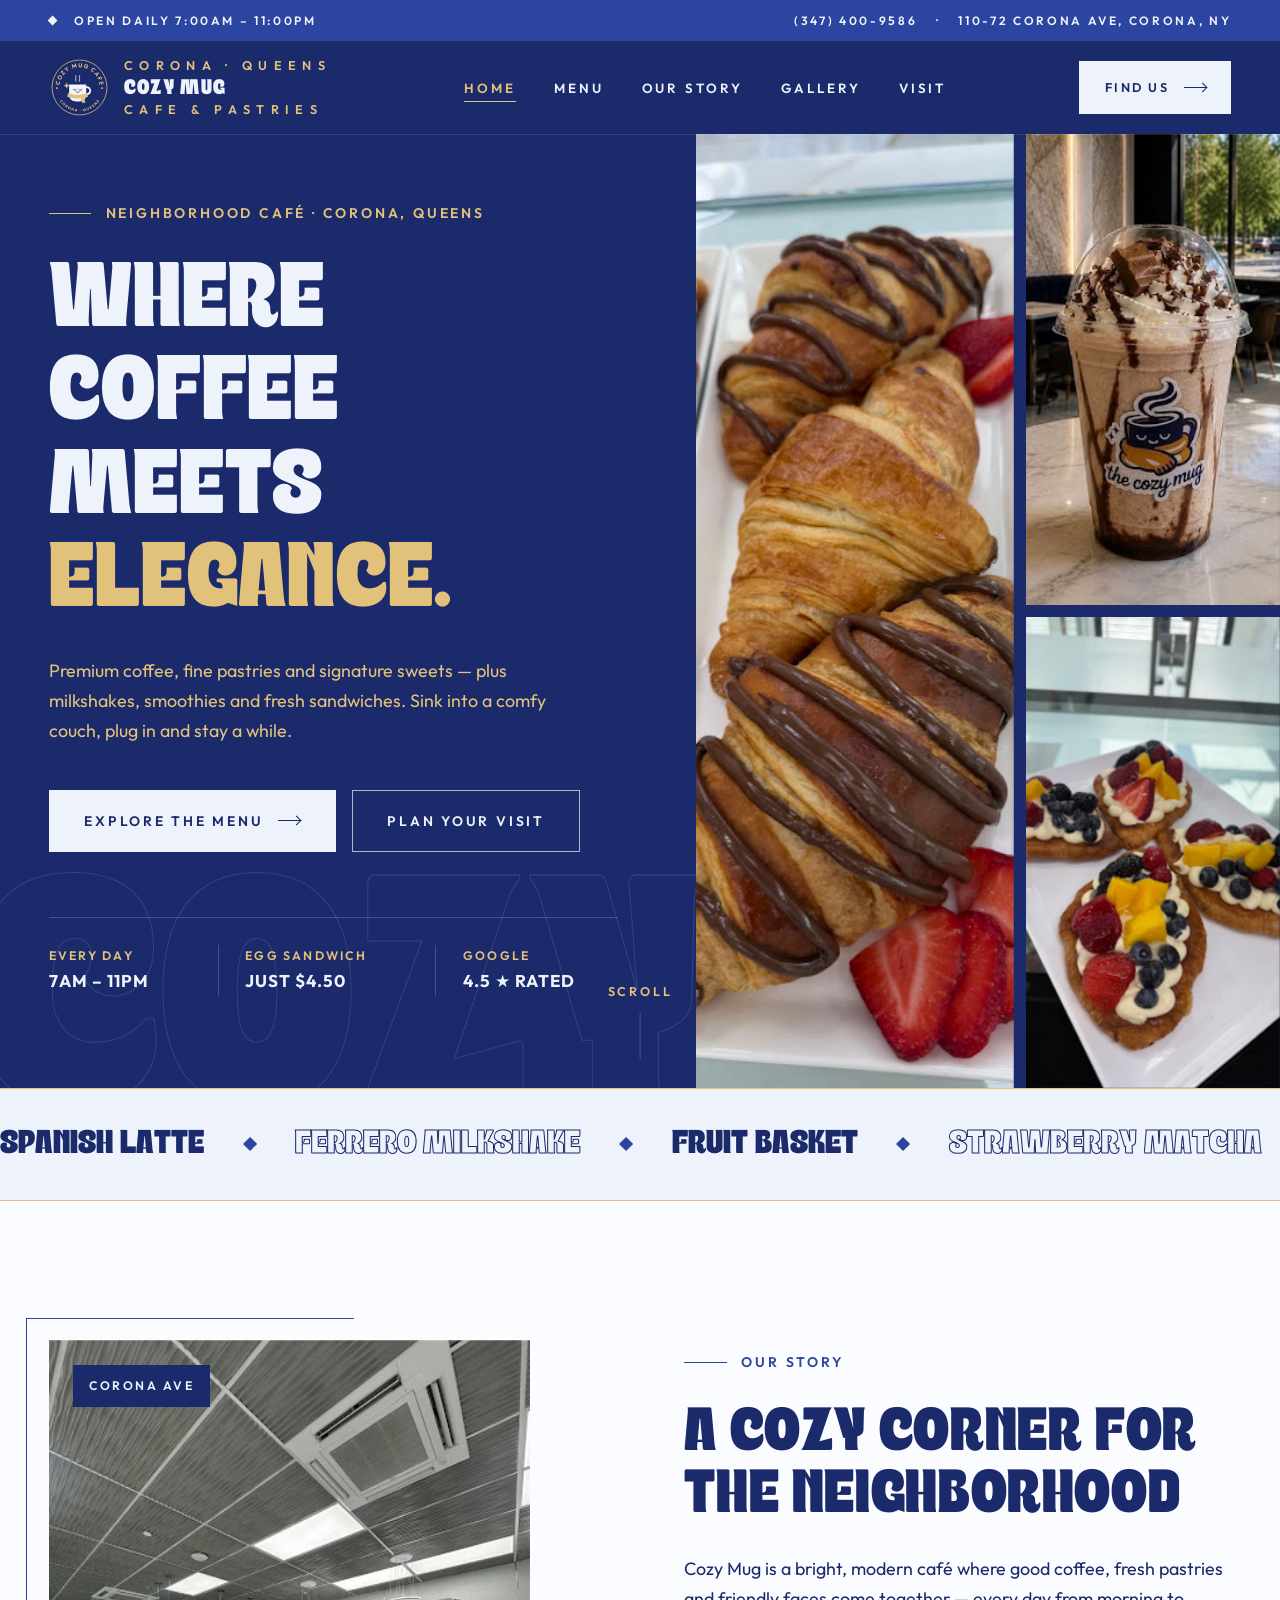
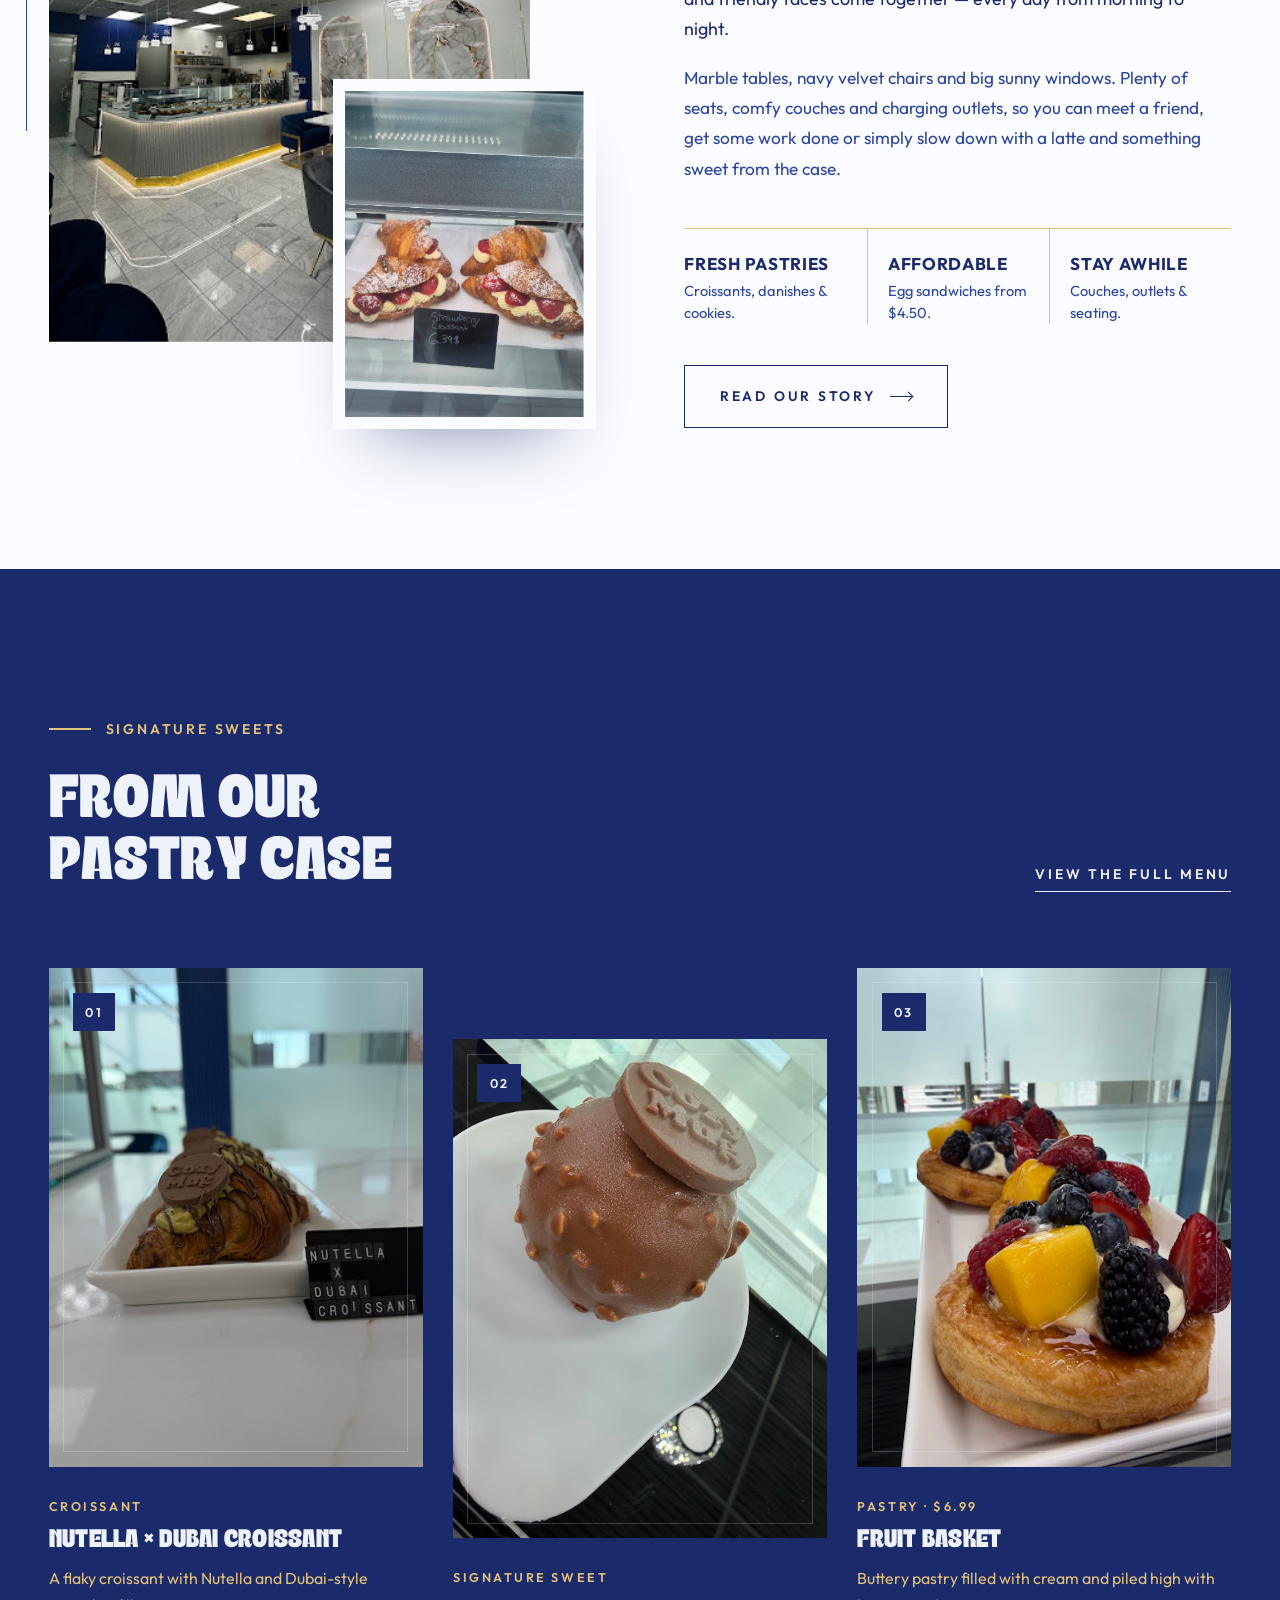
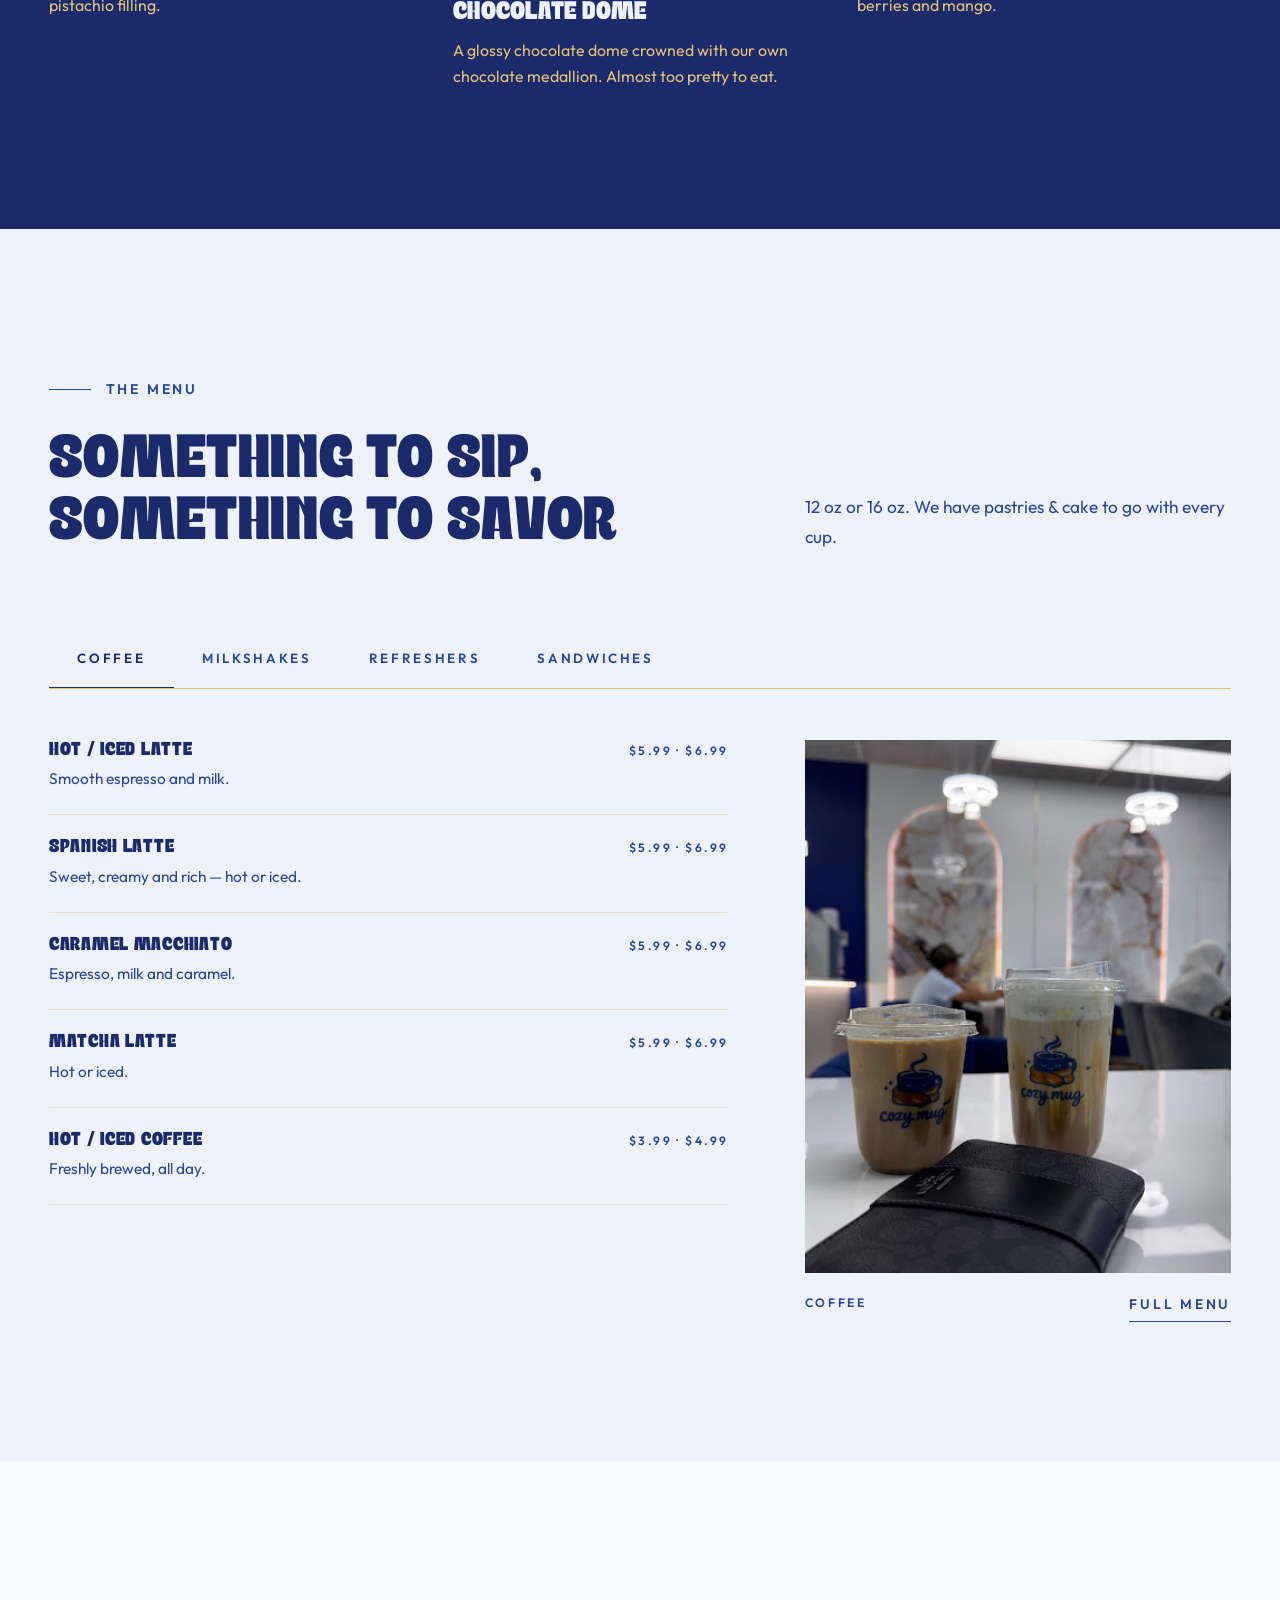
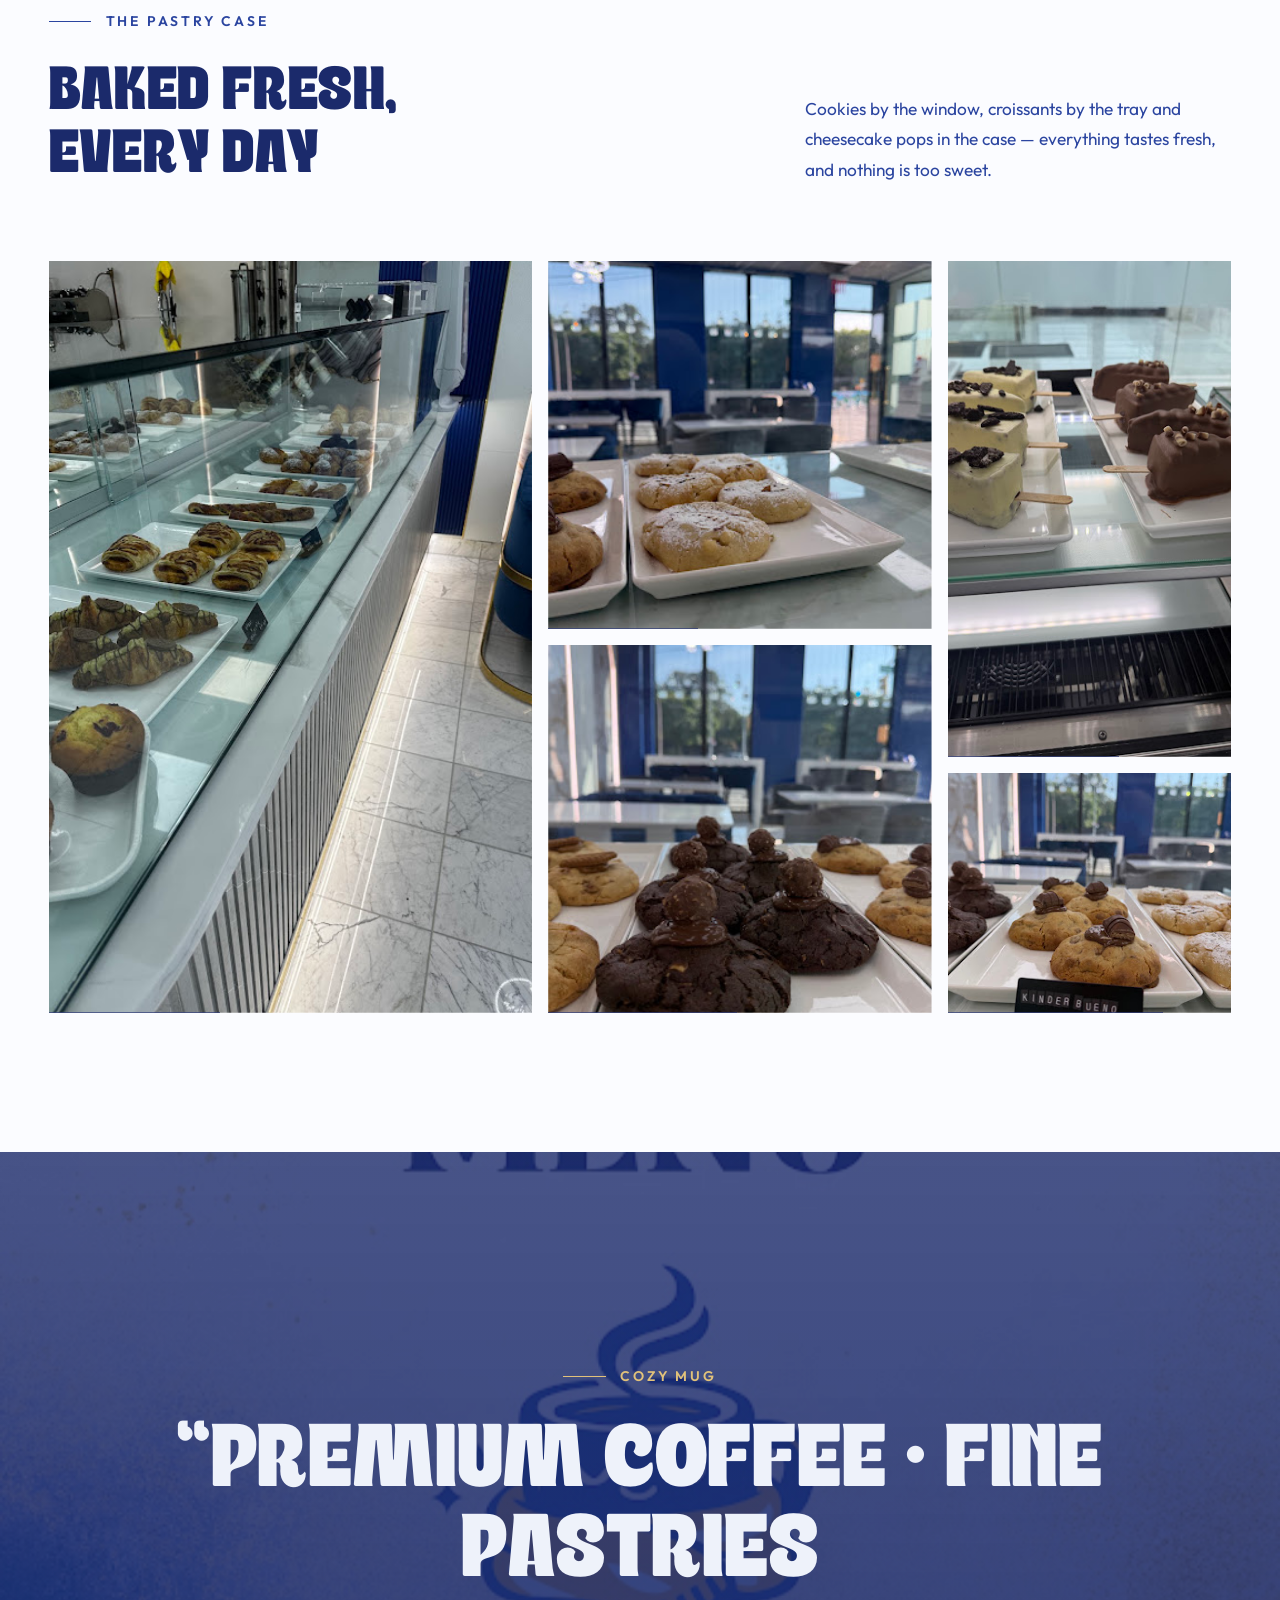
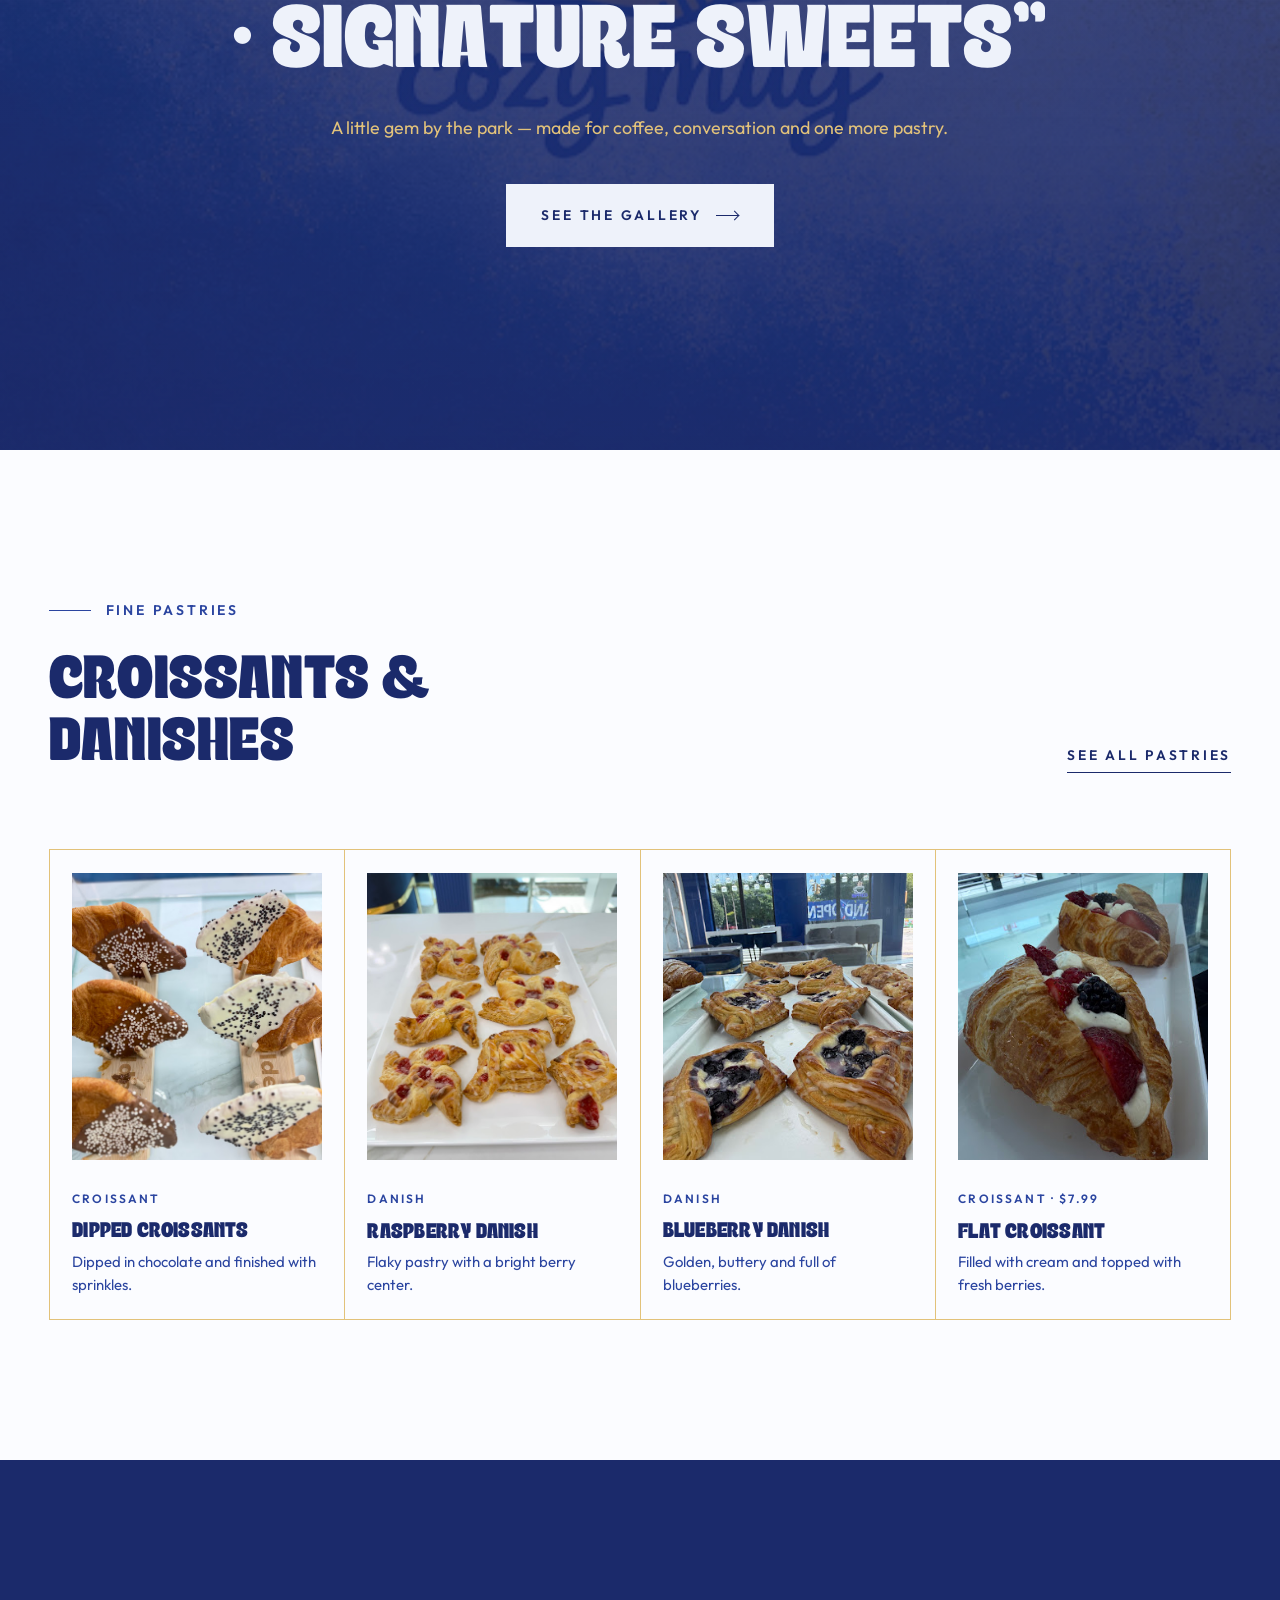
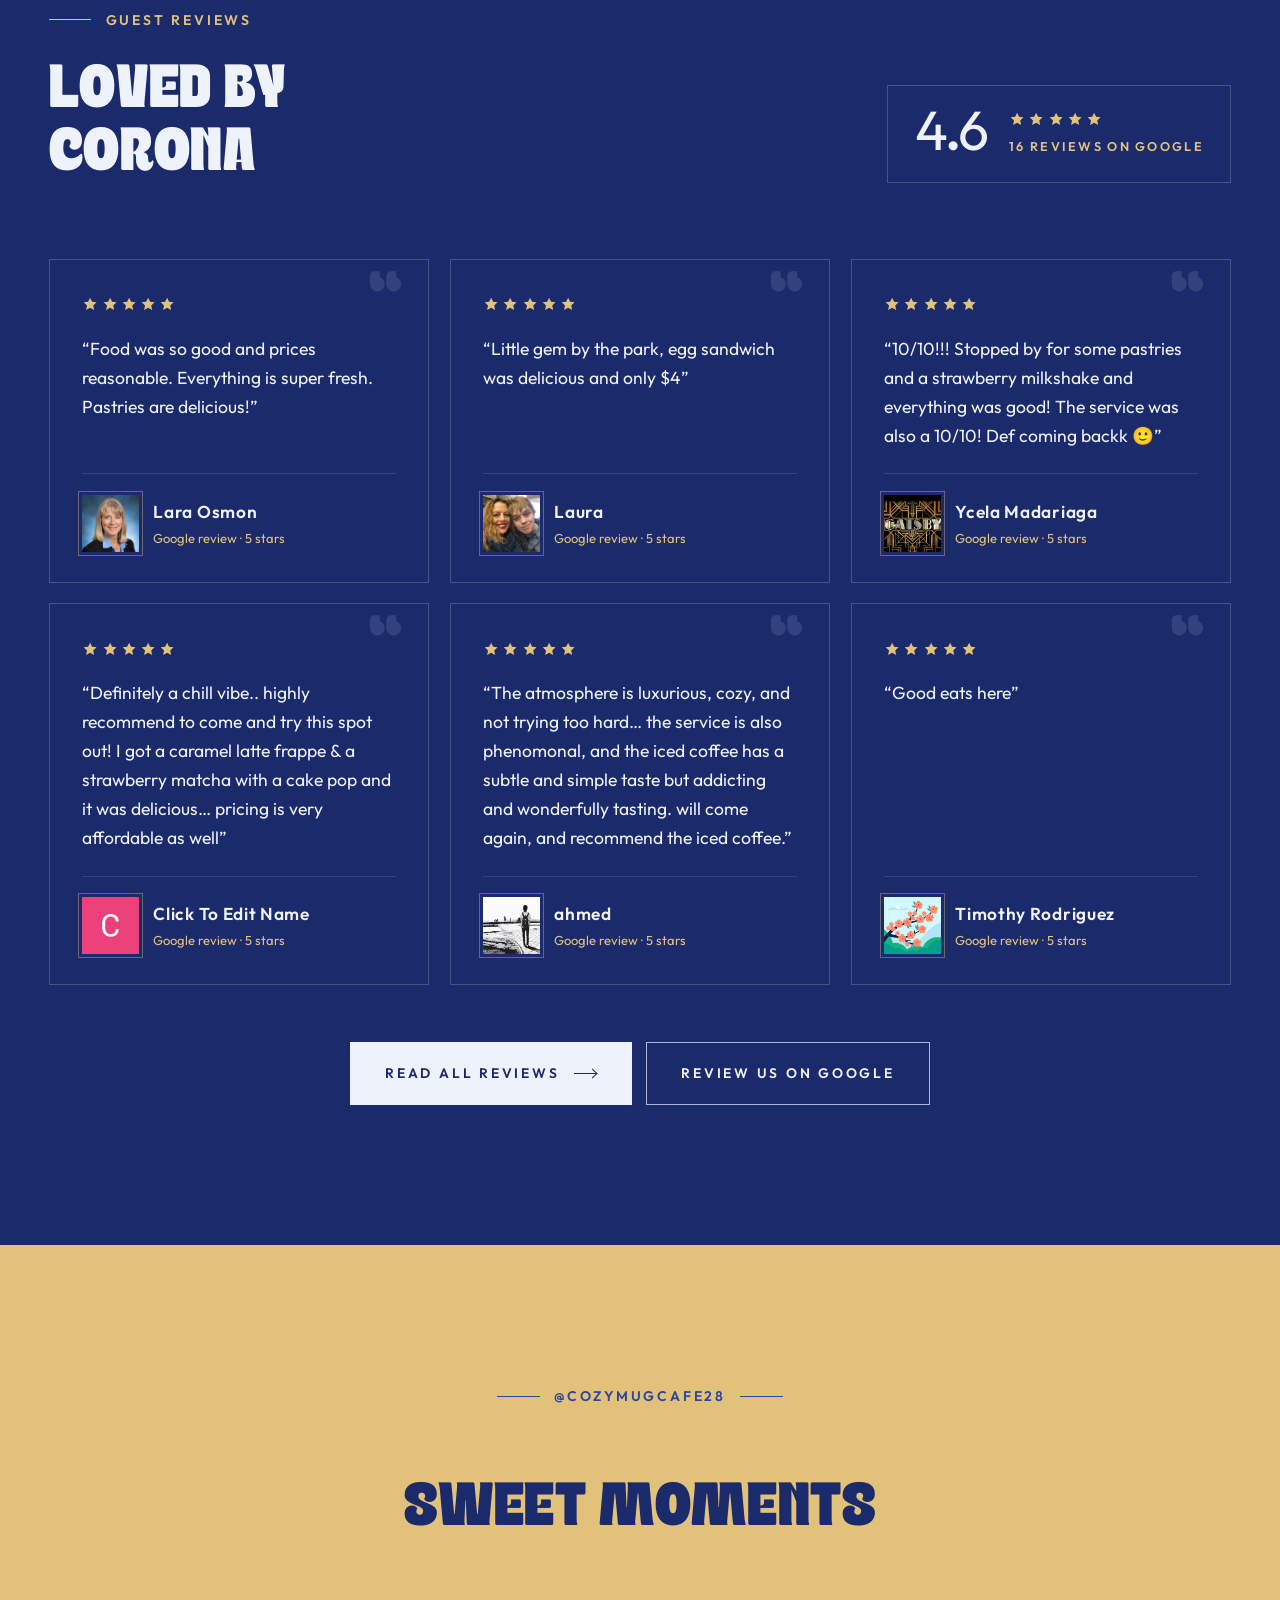
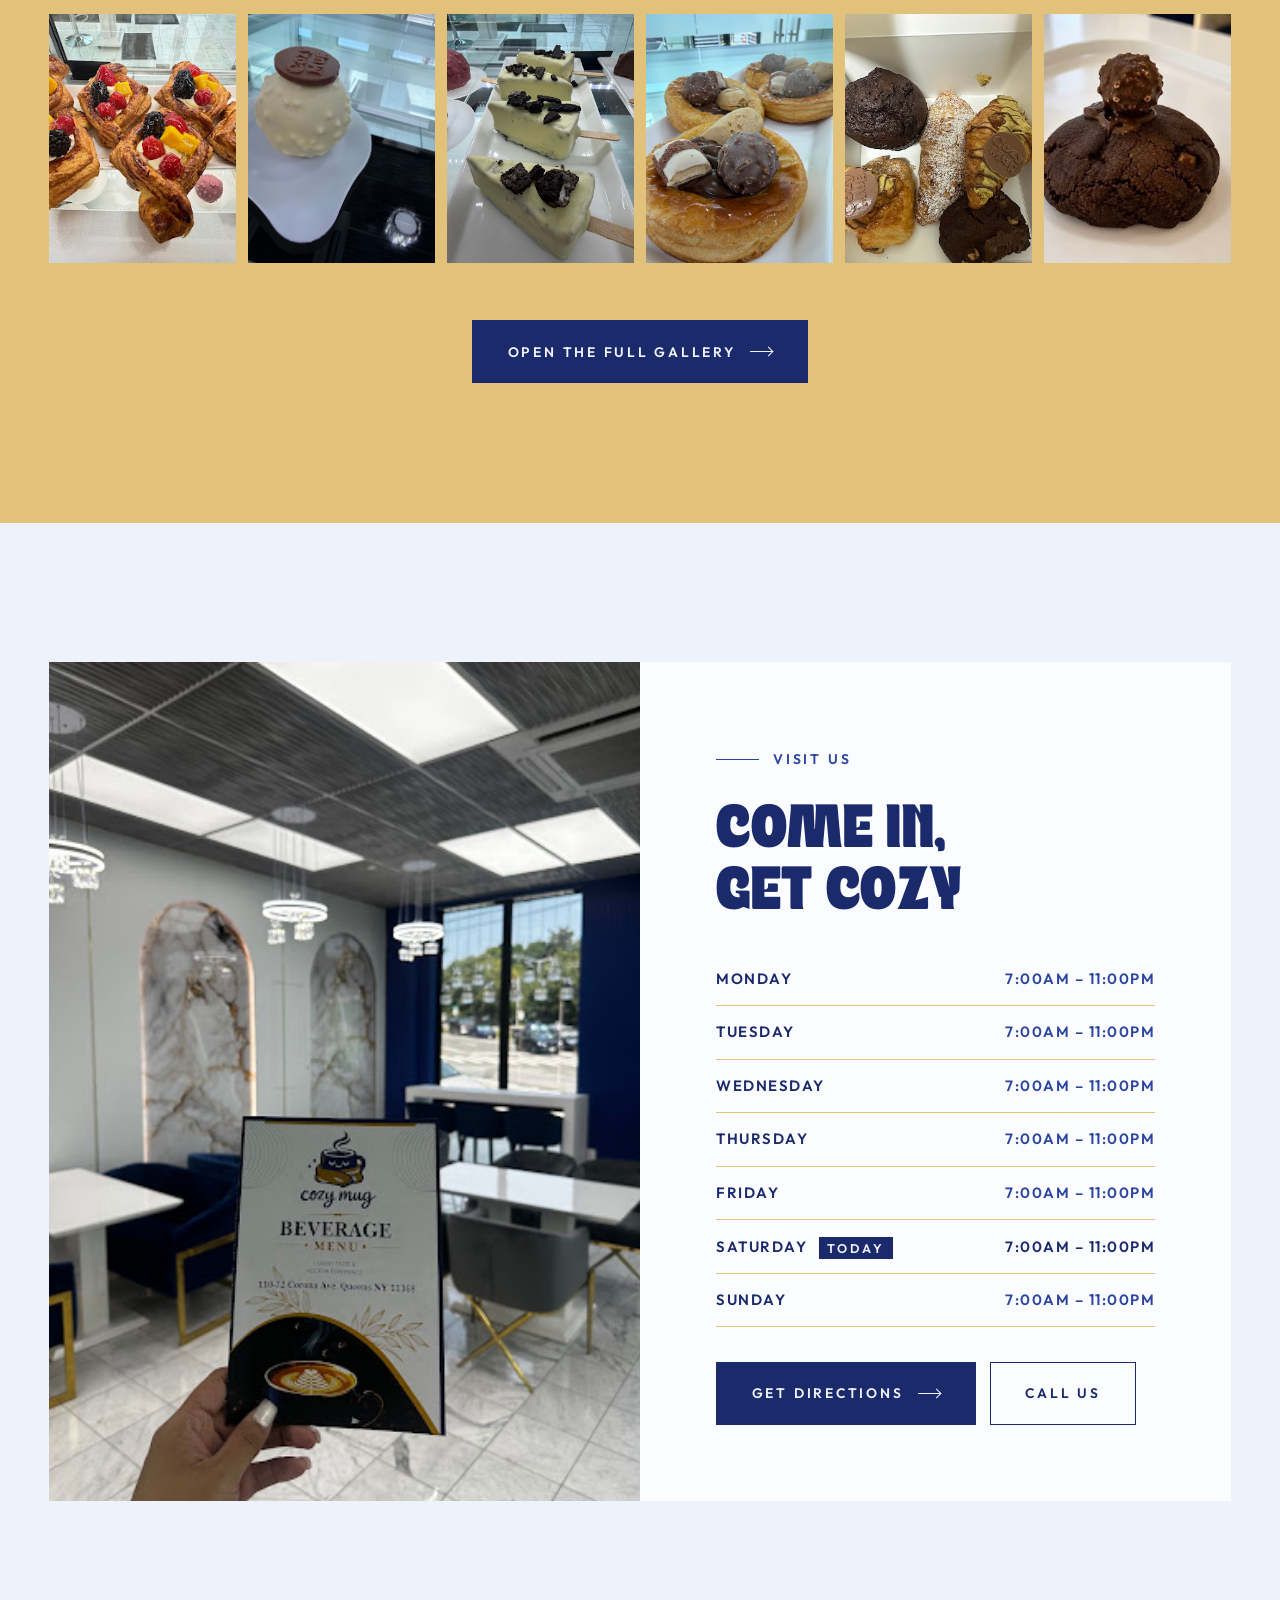
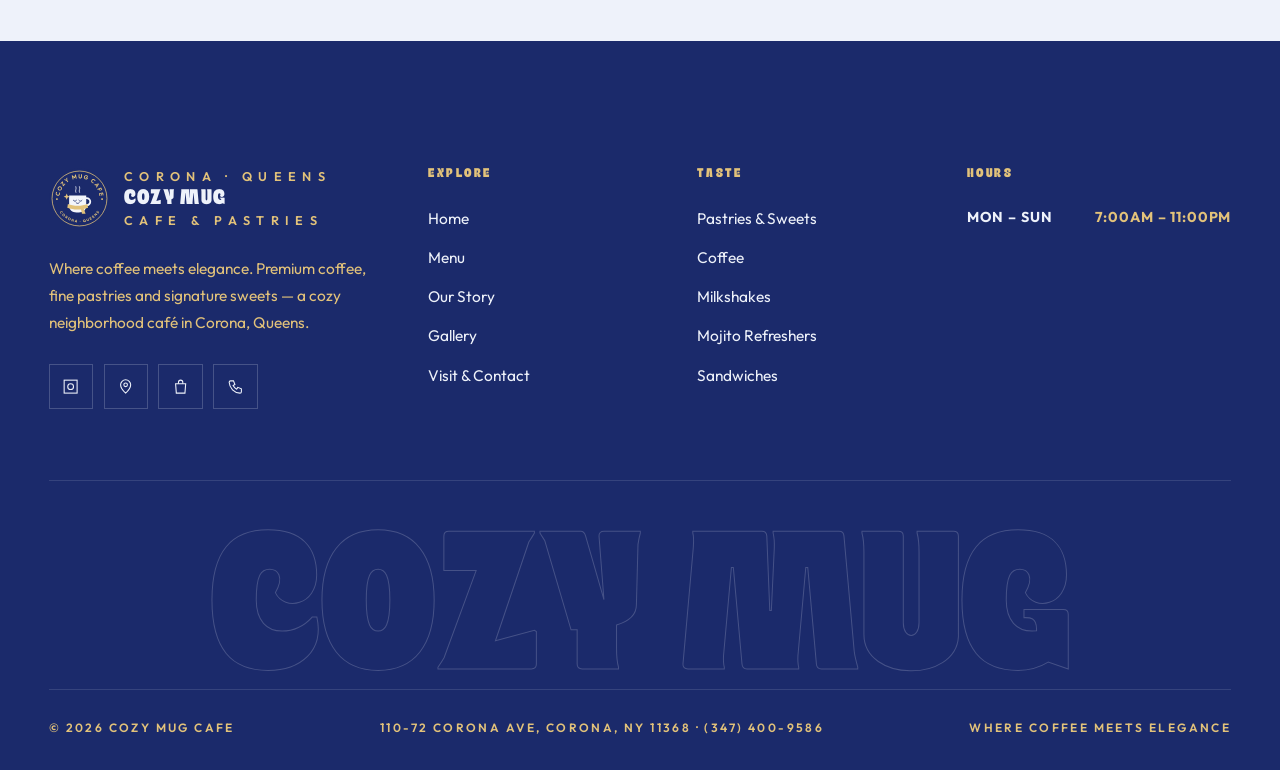
==== commit 900cd957: "Show six Google reviews with reviewer photos Add four more real 5-star Google reviews (Ycela Madaria" ====
--- a/index.html
+++ b/index.html
@@ -13,6 +13,7 @@
   <link rel="preconnect" href="https://fonts.googleapis.com">
   <link rel="preconnect" href="https://fonts.gstatic.com" crossorigin>
   <link href="https://fonts.googleapis.com/css2?family=Outfit:wght@400;500;600;700&display=swap" rel="stylesheet">
+  <link rel="preload" as="image" href="assets/images/unnamed%20%2858%29.jpg" fetchpriority="high">
   <link rel="stylesheet" href="css/style.css">
 </head>
 <body>
@@ -78,9 +79,9 @@
       </div>
 
       <div class="hero-collage">
-        <figure><img src="assets/images/unnamed%20%2858%29.jpg" alt="Chocolate-drizzled croissants with fresh strawberries"></figure>
-        <figure><img src="assets/images/unnamed%20%2875%29.jpg" alt="Frappe in a Cozy Mug cup inside the café"></figure>
-        <figure><img src="assets/images/unnamed%20%2861%29.jpg" alt="Fruit basket pastries topped with fresh berries"></figure>
+        <figure><img src="assets/images/unnamed%20%2858%29.jpg" alt="Chocolate-drizzled croissants with fresh strawberries" fetchpriority="high"></figure>
+        <figure><img src="assets/images/unnamed%20%2875%29.jpg" alt="Frappe in a Cozy Mug cup inside the café" fetchpriority="high"></figure>
+        <figure><img src="assets/images/unnamed%20%2861%29.jpg" alt="Fruit basket pastries topped with fresh berries" fetchpriority="high"></figure>
       </div>
     </div>
   </div>
@@ -104,8 +105,8 @@
   <div class="container split">
     <div class="stack-images reveal">
       <span class="frame-line"></span>
-      <div class="img-main reveal-img"><img src="assets/images/unnamed%20%2832%29.jpg" alt="Inside Cozy Mug Cafe — the counter and navy velvet seating" loading="lazy"></div>
-      <div class="img-float reveal-img d2"><img src="assets/images/unnamed%20%2814%29.jpg" alt="Strawberry cream croissant in the pastry case" loading="lazy"></div>
+      <div class="img-main reveal-img"><img src="assets/images/unnamed%20%2832%29.jpg" alt="Inside Cozy Mug Cafe — the counter and navy velvet seating" decoding="async"></div>
+      <div class="img-float reveal-img d2"><img src="assets/images/unnamed%20%2814%29.jpg" alt="Strawberry cream croissant in the pastry case" decoding="async"></div>
       <span class="tag">Corona Ave</span>
     </div>
     <div class="text-block">
@@ -135,19 +136,19 @@
     </div>
     <div class="sig-grid">
       <article class="sig-card reveal">
-        <div class="media"><span class="num">01</span><img src="assets/images/unnamed%20%2822%29.jpg" alt="Nutella × Dubai croissant" loading="lazy"></div>
+        <div class="media"><span class="num">01</span><img src="assets/images/unnamed%20%2822%29.jpg" alt="Nutella × Dubai croissant" decoding="async"></div>
         <span class="kind">Croissant</span>
         <h3>Nutella × Dubai Croissant</h3>
         <p>A flaky croissant with Nutella and Dubai-style pistachio filling.</p>
       </article>
       <article class="sig-card reveal d1">
-        <div class="media"><span class="num">02</span><img src="assets/images/unnamed%20%2860%29.jpg" alt="Milk chocolate dome dessert topped with a Mug medallion" loading="lazy"></div>
+        <div class="media"><span class="num">02</span><img src="assets/images/unnamed%20%2860%29.jpg" alt="Milk chocolate dome dessert topped with a Mug medallion" decoding="async"></div>
         <span class="kind">Signature Sweet</span>
         <h3>Chocolate Dome</h3>
         <p>A glossy chocolate dome crowned with our own chocolate medallion. Almost too pretty to eat.</p>
       </article>
       <article class="sig-card reveal d2">
-        <div class="media"><span class="num">03</span><img src="assets/images/unnamed%20%2863%29.jpg" alt="Fruit basket pastry with berries and mango" loading="lazy"></div>
+        <div class="media"><span class="num">03</span><img src="assets/images/unnamed%20%2863%29.jpg" alt="Fruit basket pastry with berries and mango" decoding="async"></div>
         <span class="kind">Pastry · $6.99</span>
         <h3>Fruit Basket</h3>
         <p>Buttery pastry filled with cream and piled high with berries and mango.</p>
@@ -215,10 +216,10 @@
       </div>
       <div class="preview-media reveal">
         <div class="frame">
-          <img class="active" src="assets/images/unnamed%20%2841%29.jpg" alt="Iced lattes in Cozy Mug cups" loading="lazy">
-          <img src="assets/images/unnamed%20%2852%29.jpg" alt="Smoothies, milkshakes and frappe menu" loading="lazy">
-          <img src="assets/images/unnamed%20%2813%29.jpg" alt="Coffee, tea and mojito refresher menu" loading="lazy">
-          <img src="assets/images/unnamed%20%2840%29.jpg" alt="Sandwiches menu" loading="lazy">
+          <img class="active" src="assets/images/unnamed%20%2841%29.jpg" alt="Iced lattes in Cozy Mug cups" decoding="async">
+          <img src="assets/images/unnamed%20%2852%29.jpg" alt="Smoothies, milkshakes and frappe menu" decoding="async">
+          <img src="assets/images/unnamed%20%2813%29.jpg" alt="Coffee, tea and mojito refresher menu" decoding="async">
+          <img src="assets/images/unnamed%20%2840%29.jpg" alt="Sandwiches menu" decoding="async">
         </div>
         <div class="caption"><span>Coffee</span><a href="menu.html" class="link-line">Full Menu</a></div>
       </div>
@@ -237,11 +238,11 @@
       <p class="muted reveal">Cookies by the window, croissants by the tray and cheesecake pops in the case — everything tastes fresh, and nothing is too sweet.</p>
     </div>
     <div class="mosaic">
-      <figure class="m-a reveal-img"><img src="assets/images/unnamed%20%2839%29.jpg" alt="The pastry display case" loading="lazy"><figcaption>The Display Case</figcaption></figure>
-      <figure class="m-b reveal-img d1"><img src="assets/images/unnamed%20%2846%29.jpg" alt="Fresh cookies by the window" loading="lazy"><figcaption>Fresh Cookies</figcaption></figure>
-      <figure class="m-c reveal-img d2"><img src="assets/images/unnamed%20%2856%29.jpg" alt="Cheesecake pops and chocolate bars in the case" loading="lazy"><figcaption>Cheesecake Pops</figcaption></figure>
-      <figure class="m-d reveal-img d2"><img src="assets/images/unnamed%20%2868%29.jpg" alt="Double chocolate cookies" loading="lazy"><figcaption>Double Chocolate</figcaption></figure>
-      <figure class="m-e reveal-img d3"><img src="assets/images/unnamed%20%2870%29.jpg" alt="Kinder Bueno cookies" loading="lazy"><figcaption>Kinder Bueno Cookies</figcaption></figure>
+      <figure class="m-a reveal-img"><img src="assets/images/unnamed%20%2839%29.jpg" alt="The pastry display case" decoding="async"><figcaption>The Display Case</figcaption></figure>
+      <figure class="m-b reveal-img d1"><img src="assets/images/unnamed%20%2846%29.jpg" alt="Fresh cookies by the window" decoding="async"><figcaption>Fresh Cookies</figcaption></figure>
+      <figure class="m-c reveal-img d2"><img src="assets/images/unnamed%20%2856%29.jpg" alt="Cheesecake pops and chocolate bars in the case" decoding="async"><figcaption>Cheesecake Pops</figcaption></figure>
+      <figure class="m-d reveal-img d2"><img src="assets/images/unnamed%20%2868%29.jpg" alt="Double chocolate cookies" decoding="async"><figcaption>Double Chocolate</figcaption></figure>
+      <figure class="m-e reveal-img d3"><img src="assets/images/unnamed%20%2870%29.jpg" alt="Kinder Bueno cookies" decoding="async"><figcaption>Kinder Bueno Cookies</figcaption></figure>
     </div>
   </div>
 </section>
@@ -269,19 +270,19 @@
     </div>
     <div class="bake-grid">
       <article class="bake-item reveal">
-        <div class="media"><img src="assets/images/unnamed%20%2821%29.jpg" alt="Chocolate-dipped croissants with sprinkles" loading="lazy"></div>
+        <div class="media"><img src="assets/images/unnamed%20%2821%29.jpg" alt="Chocolate-dipped croissants with sprinkles" decoding="async"></div>
         <span>Croissant</span><h3>Dipped Croissants</h3><p>Dipped in chocolate and finished with sprinkles.</p>
       </article>
       <article class="bake-item reveal d1">
-        <div class="media"><img src="assets/images/unnamed%20%2819%29.jpg" alt="Raspberry danishes" loading="lazy"></div>
+        <div class="media"><img src="assets/images/unnamed%20%2819%29.jpg" alt="Raspberry danishes" decoding="async"></div>
         <span>Danish</span><h3>Raspberry Danish</h3><p>Flaky pastry with a bright berry center.</p>
       </article>
       <article class="bake-item reveal d2">
-        <div class="media"><img src="assets/images/unnamed%20%2847%29.jpg" alt="Blueberry danishes" loading="lazy"></div>
+        <div class="media"><img src="assets/images/unnamed%20%2847%29.jpg" alt="Blueberry danishes" decoding="async"></div>
         <span>Danish</span><h3>Blueberry Danish</h3><p>Golden, buttery and full of blueberries.</p>
       </article>
       <article class="bake-item reveal d3">
-        <div class="media"><img src="assets/images/unnamed%20%2864%29.jpg" alt="Flat croissant with cream and fresh fruit" loading="lazy"></div>
+        <div class="media"><img src="assets/images/unnamed%20%2864%29.jpg" alt="Flat croissant with cream and fresh fruit" decoding="async"></div>
         <span>Croissant · $7.99</span><h3>Flat Croissant</h3><p>Filled with cream and topped with fresh berries.</p>
       </article>
     </div>
@@ -297,23 +298,51 @@
         <h2 class="reveal">Loved by<br>Corona</h2>
       </div>
       <div class="rating-badge reveal">
-        <strong>4.5</strong>
-        <div><div class="stars" aria-label="4.5 out of 5 stars"><svg viewBox="0 0 24 24"><path d="M12 2.5l2.9 6.1 6.6.8-4.9 4.6 1.3 6.6L12 17.3l-5.9 3.3 1.3-6.6-4.9-4.6 6.6-.8z"/></svg><svg viewBox="0 0 24 24"><path d="M12 2.5l2.9 6.1 6.6.8-4.9 4.6 1.3 6.6L12 17.3l-5.9 3.3 1.3-6.6-4.9-4.6 6.6-.8z"/></svg><svg viewBox="0 0 24 24"><path d="M12 2.5l2.9 6.1 6.6.8-4.9 4.6 1.3 6.6L12 17.3l-5.9 3.3 1.3-6.6-4.9-4.6 6.6-.8z"/></svg><svg viewBox="0 0 24 24"><path d="M12 2.5l2.9 6.1 6.6.8-4.9 4.6 1.3 6.6L12 17.3l-5.9 3.3 1.3-6.6-4.9-4.6 6.6-.8z"/></svg><svg viewBox="0 0 24 24"><path d="M12 2.5l2.9 6.1 6.6.8-4.9 4.6 1.3 6.6L12 17.3l-5.9 3.3 1.3-6.6-4.9-4.6 6.6-.8z"/></svg></div><span>14 reviews on Google</span></div>
-      </div>
-    </div>
-    <div class="review-grid" style="grid-template-columns:repeat(auto-fit,minmax(min(100%,420px),1fr))">
+        <strong>4.6</strong>
+        <div><div class="stars" aria-label="4.6 out of 5 stars"><svg viewBox="0 0 24 24"><path d="M12 2.5l2.9 6.1 6.6.8-4.9 4.6 1.3 6.6L12 17.3l-5.9 3.3 1.3-6.6-4.9-4.6 6.6-.8z"/></svg><svg viewBox="0 0 24 24"><path d="M12 2.5l2.9 6.1 6.6.8-4.9 4.6 1.3 6.6L12 17.3l-5.9 3.3 1.3-6.6-4.9-4.6 6.6-.8z"/></svg><svg viewBox="0 0 24 24"><path d="M12 2.5l2.9 6.1 6.6.8-4.9 4.6 1.3 6.6L12 17.3l-5.9 3.3 1.3-6.6-4.9-4.6 6.6-.8z"/></svg><svg viewBox="0 0 24 24"><path d="M12 2.5l2.9 6.1 6.6.8-4.9 4.6 1.3 6.6L12 17.3l-5.9 3.3 1.3-6.6-4.9-4.6 6.6-.8z"/></svg><svg viewBox="0 0 24 24"><path d="M12 2.5l2.9 6.1 6.6.8-4.9 4.6 1.3 6.6L12 17.3l-5.9 3.3 1.3-6.6-4.9-4.6 6.6-.8z"/></svg></div><span>16 reviews on Google</span></div>
+      </div>
+    </div>
+    <div class="review-grid">
       <figure class="review-card reveal">
         <div class="r-body">
         <div class="stars" aria-label="5 out of 5 stars"><svg viewBox="0 0 24 24"><path d="M12 2.5l2.9 6.1 6.6.8-4.9 4.6 1.3 6.6L12 17.3l-5.9 3.3 1.3-6.6-4.9-4.6 6.6-.8z"/></svg><svg viewBox="0 0 24 24"><path d="M12 2.5l2.9 6.1 6.6.8-4.9 4.6 1.3 6.6L12 17.3l-5.9 3.3 1.3-6.6-4.9-4.6 6.6-.8z"/></svg><svg viewBox="0 0 24 24"><path d="M12 2.5l2.9 6.1 6.6.8-4.9 4.6 1.3 6.6L12 17.3l-5.9 3.3 1.3-6.6-4.9-4.6 6.6-.8z"/></svg><svg viewBox="0 0 24 24"><path d="M12 2.5l2.9 6.1 6.6.8-4.9 4.6 1.3 6.6L12 17.3l-5.9 3.3 1.3-6.6-4.9-4.6 6.6-.8z"/></svg><svg viewBox="0 0 24 24"><path d="M12 2.5l2.9 6.1 6.6.8-4.9 4.6 1.3 6.6L12 17.3l-5.9 3.3 1.3-6.6-4.9-4.6 6.6-.8z"/></svg></div>
         <blockquote>“Food was so good and prices reasonable. Everything is super fresh. Pastries are delicious!”</blockquote>
-        <figcaption><span class="r-avatar"><img src="assets/reviews/lara-osmon.jpg" alt="Lara Osmon profile photo on Google" loading="lazy" width="56" height="56"></span><span><strong>Lara Osmon</strong><small>Google review · 5 stars</small></span></figcaption>
+        <figcaption><span class="r-avatar"><img src="assets/reviews/lara-osmon.jpg" alt="Lara Osmon profile photo on Google" decoding="async" width="56" height="56"></span><span><strong>Lara Osmon</strong><small>Google review · 5 stars</small></span></figcaption>
         </div>
       </figure>
       <figure class="review-card reveal d1">
         <div class="r-body">
         <div class="stars" aria-label="5 out of 5 stars"><svg viewBox="0 0 24 24"><path d="M12 2.5l2.9 6.1 6.6.8-4.9 4.6 1.3 6.6L12 17.3l-5.9 3.3 1.3-6.6-4.9-4.6 6.6-.8z"/></svg><svg viewBox="0 0 24 24"><path d="M12 2.5l2.9 6.1 6.6.8-4.9 4.6 1.3 6.6L12 17.3l-5.9 3.3 1.3-6.6-4.9-4.6 6.6-.8z"/></svg><svg viewBox="0 0 24 24"><path d="M12 2.5l2.9 6.1 6.6.8-4.9 4.6 1.3 6.6L12 17.3l-5.9 3.3 1.3-6.6-4.9-4.6 6.6-.8z"/></svg><svg viewBox="0 0 24 24"><path d="M12 2.5l2.9 6.1 6.6.8-4.9 4.6 1.3 6.6L12 17.3l-5.9 3.3 1.3-6.6-4.9-4.6 6.6-.8z"/></svg><svg viewBox="0 0 24 24"><path d="M12 2.5l2.9 6.1 6.6.8-4.9 4.6 1.3 6.6L12 17.3l-5.9 3.3 1.3-6.6-4.9-4.6 6.6-.8z"/></svg></div>
         <blockquote>“Little gem by the park, egg sandwich was delicious and only $4”</blockquote>
-        <figcaption><span class="r-avatar"><img src="assets/reviews/laura.jpg" alt="Laura profile photo on Google" loading="lazy" width="56" height="56"></span><span><strong>Laura</strong><small>Google review · 5 stars</small></span></figcaption>
+        <figcaption><span class="r-avatar"><img src="assets/reviews/laura.jpg" alt="Laura profile photo on Google" decoding="async" width="56" height="56"></span><span><strong>Laura</strong><small>Google review · 5 stars</small></span></figcaption>
+        </div>
+      </figure>
+      <figure class="review-card reveal">
+        <div class="r-body">
+        <div class="stars" aria-label="5 out of 5 stars"><svg viewBox="0 0 24 24"><path d="M12 2.5l2.9 6.1 6.6.8-4.9 4.6 1.3 6.6L12 17.3l-5.9 3.3 1.3-6.6-4.9-4.6 6.6-.8z"/></svg><svg viewBox="0 0 24 24"><path d="M12 2.5l2.9 6.1 6.6.8-4.9 4.6 1.3 6.6L12 17.3l-5.9 3.3 1.3-6.6-4.9-4.6 6.6-.8z"/></svg><svg viewBox="0 0 24 24"><path d="M12 2.5l2.9 6.1 6.6.8-4.9 4.6 1.3 6.6L12 17.3l-5.9 3.3 1.3-6.6-4.9-4.6 6.6-.8z"/></svg><svg viewBox="0 0 24 24"><path d="M12 2.5l2.9 6.1 6.6.8-4.9 4.6 1.3 6.6L12 17.3l-5.9 3.3 1.3-6.6-4.9-4.6 6.6-.8z"/></svg><svg viewBox="0 0 24 24"><path d="M12 2.5l2.9 6.1 6.6.8-4.9 4.6 1.3 6.6L12 17.3l-5.9 3.3 1.3-6.6-4.9-4.6 6.6-.8z"/></svg></div>
+        <blockquote>“10/10!!! Stopped by for some pastries and a strawberry milkshake and everything was good! The service was also a 10/10! Def coming backk 🙂”</blockquote>
+        <figcaption><span class="r-avatar"><img src="assets/reviews/ycela-madariaga.jpg" alt="Ycela Madariaga profile photo on Google" decoding="async" width="56" height="56"></span><span><strong>Ycela Madariaga</strong><small>Google review · 5 stars</small></span></figcaption>
+        </div>
+      </figure>
+      <figure class="review-card reveal d1">
+        <div class="r-body">
+        <div class="stars" aria-label="5 out of 5 stars"><svg viewBox="0 0 24 24"><path d="M12 2.5l2.9 6.1 6.6.8-4.9 4.6 1.3 6.6L12 17.3l-5.9 3.3 1.3-6.6-4.9-4.6 6.6-.8z"/></svg><svg viewBox="0 0 24 24"><path d="M12 2.5l2.9 6.1 6.6.8-4.9 4.6 1.3 6.6L12 17.3l-5.9 3.3 1.3-6.6-4.9-4.6 6.6-.8z"/></svg><svg viewBox="0 0 24 24"><path d="M12 2.5l2.9 6.1 6.6.8-4.9 4.6 1.3 6.6L12 17.3l-5.9 3.3 1.3-6.6-4.9-4.6 6.6-.8z"/></svg><svg viewBox="0 0 24 24"><path d="M12 2.5l2.9 6.1 6.6.8-4.9 4.6 1.3 6.6L12 17.3l-5.9 3.3 1.3-6.6-4.9-4.6 6.6-.8z"/></svg><svg viewBox="0 0 24 24"><path d="M12 2.5l2.9 6.1 6.6.8-4.9 4.6 1.3 6.6L12 17.3l-5.9 3.3 1.3-6.6-4.9-4.6 6.6-.8z"/></svg></div>
+        <blockquote>“Definitely a chill vibe.. highly recommend to come and try this spot out! I got a caramel latte frappe &amp; a strawberry matcha with a cake pop and it was delicious… pricing is very affordable as well”</blockquote>
+        <figcaption><span class="r-avatar"><img src="assets/reviews/click-to-edit-name.jpg" alt="Click To Edit Name profile photo on Google" decoding="async" width="56" height="56"></span><span><strong>Click To Edit Name</strong><small>Google review · 5 stars</small></span></figcaption>
+        </div>
+      </figure>
+      <figure class="review-card reveal d2">
+        <div class="r-body">
+        <div class="stars" aria-label="5 out of 5 stars"><svg viewBox="0 0 24 24"><path d="M12 2.5l2.9 6.1 6.6.8-4.9 4.6 1.3 6.6L12 17.3l-5.9 3.3 1.3-6.6-4.9-4.6 6.6-.8z"/></svg><svg viewBox="0 0 24 24"><path d="M12 2.5l2.9 6.1 6.6.8-4.9 4.6 1.3 6.6L12 17.3l-5.9 3.3 1.3-6.6-4.9-4.6 6.6-.8z"/></svg><svg viewBox="0 0 24 24"><path d="M12 2.5l2.9 6.1 6.6.8-4.9 4.6 1.3 6.6L12 17.3l-5.9 3.3 1.3-6.6-4.9-4.6 6.6-.8z"/></svg><svg viewBox="0 0 24 24"><path d="M12 2.5l2.9 6.1 6.6.8-4.9 4.6 1.3 6.6L12 17.3l-5.9 3.3 1.3-6.6-4.9-4.6 6.6-.8z"/></svg><svg viewBox="0 0 24 24"><path d="M12 2.5l2.9 6.1 6.6.8-4.9 4.6 1.3 6.6L12 17.3l-5.9 3.3 1.3-6.6-4.9-4.6 6.6-.8z"/></svg></div>
+        <blockquote>“The atmosphere is luxurious, cozy, and not trying too hard… the service is also phenomonal, and the iced coffee has a subtle and simple taste but addicting and wonderfully tasting. will come again, and recommend the iced coffee.”</blockquote>
+        <figcaption><span class="r-avatar"><img src="assets/reviews/ahmed.jpg" alt="ahmed profile photo on Google" decoding="async" width="56" height="56"></span><span><strong>ahmed</strong><small>Google review · 5 stars</small></span></figcaption>
+        </div>
+      </figure>
+      <figure class="review-card reveal">
+        <div class="r-body">
+        <div class="stars" aria-label="5 out of 5 stars"><svg viewBox="0 0 24 24"><path d="M12 2.5l2.9 6.1 6.6.8-4.9 4.6 1.3 6.6L12 17.3l-5.9 3.3 1.3-6.6-4.9-4.6 6.6-.8z"/></svg><svg viewBox="0 0 24 24"><path d="M12 2.5l2.9 6.1 6.6.8-4.9 4.6 1.3 6.6L12 17.3l-5.9 3.3 1.3-6.6-4.9-4.6 6.6-.8z"/></svg><svg viewBox="0 0 24 24"><path d="M12 2.5l2.9 6.1 6.6.8-4.9 4.6 1.3 6.6L12 17.3l-5.9 3.3 1.3-6.6-4.9-4.6 6.6-.8z"/></svg><svg viewBox="0 0 24 24"><path d="M12 2.5l2.9 6.1 6.6.8-4.9 4.6 1.3 6.6L12 17.3l-5.9 3.3 1.3-6.6-4.9-4.6 6.6-.8z"/></svg><svg viewBox="0 0 24 24"><path d="M12 2.5l2.9 6.1 6.6.8-4.9 4.6 1.3 6.6L12 17.3l-5.9 3.3 1.3-6.6-4.9-4.6 6.6-.8z"/></svg></div>
+        <blockquote>“Good eats here”</blockquote>
+        <figcaption><span class="r-avatar"><img src="assets/reviews/timothy-rodriguez.jpg" alt="Timothy Rodriguez profile photo on Google" decoding="async" width="56" height="56"></span><span><strong>Timothy Rodriguez</strong><small>Google review · 5 stars</small></span></figcaption>
         </div>
       </figure>
     </div>
@@ -332,12 +361,12 @@
       <h2 class="reveal">Sweet Moments</h2>
     </div>
     <div class="strip">
-      <a href="gallery.html" class="reveal"><img src="assets/images/unnamed%20%2815%29.jpg" alt="Fruit danishes on a tray" loading="lazy"></a>
-      <a href="gallery.html" class="reveal d1"><img src="assets/images/unnamed%20%2816%29.jpg" alt="White chocolate dome dessert" loading="lazy"></a>
-      <a href="gallery.html" class="reveal d2"><img src="assets/images/unnamed%20%2825%29.jpg" alt="Cheesecake pops with Oreo" loading="lazy"></a>
-      <a href="gallery.html" class="reveal d1"><img src="assets/images/unnamed%20%2831%29.jpg" alt="Chocolate-filled pastry nests" loading="lazy"></a>
-      <a href="gallery.html" class="reveal d2"><img src="assets/images/unnamed%20%2834%29.jpg" alt="Box of assorted pastries and cookies" loading="lazy"></a>
-      <a href="gallery.html" class="reveal d3"><img src="assets/images/unnamed%20%2873%29.jpg" alt="Ferrero chocolate cookie" loading="lazy"></a>
+      <a href="gallery.html" class="reveal"><img src="assets/images/unnamed%20%2815%29.jpg" alt="Fruit danishes on a tray" decoding="async"></a>
+      <a href="gallery.html" class="reveal d1"><img src="assets/images/unnamed%20%2816%29.jpg" alt="White chocolate dome dessert" decoding="async"></a>
+      <a href="gallery.html" class="reveal d2"><img src="assets/images/unnamed%20%2825%29.jpg" alt="Cheesecake pops with Oreo" decoding="async"></a>
+      <a href="gallery.html" class="reveal d1"><img src="assets/images/unnamed%20%2831%29.jpg" alt="Chocolate-filled pastry nests" decoding="async"></a>
+      <a href="gallery.html" class="reveal d2"><img src="assets/images/unnamed%20%2834%29.jpg" alt="Box of assorted pastries and cookies" decoding="async"></a>
+      <a href="gallery.html" class="reveal d3"><img src="assets/images/unnamed%20%2873%29.jpg" alt="Ferrero chocolate cookie" decoding="async"></a>
     </div>
     <div style="text-align:center;margin-top:56px" class="reveal">
       <a href="gallery.html" class="btn">Open the Full Gallery <span class="arrow"></span></a>
@@ -349,7 +378,7 @@
 <section class="section bg-cream">
   <div class="container">
     <div class="visit-grid reveal">
-      <div class="visit-media"><img src="assets/images/unnamed%20%2833%29.jpg" alt="Cozy Mug beverage menu inside the café" loading="lazy"></div>
+      <div class="visit-media"><img src="assets/images/unnamed%20%2833%29.jpg" alt="Cozy Mug beverage menu inside the café" decoding="async"></div>
       <div class="visit-body">
         <span class="eyebrow">Visit Us</span>
         <h2>Come In,<br>Get Cozy</h2>
